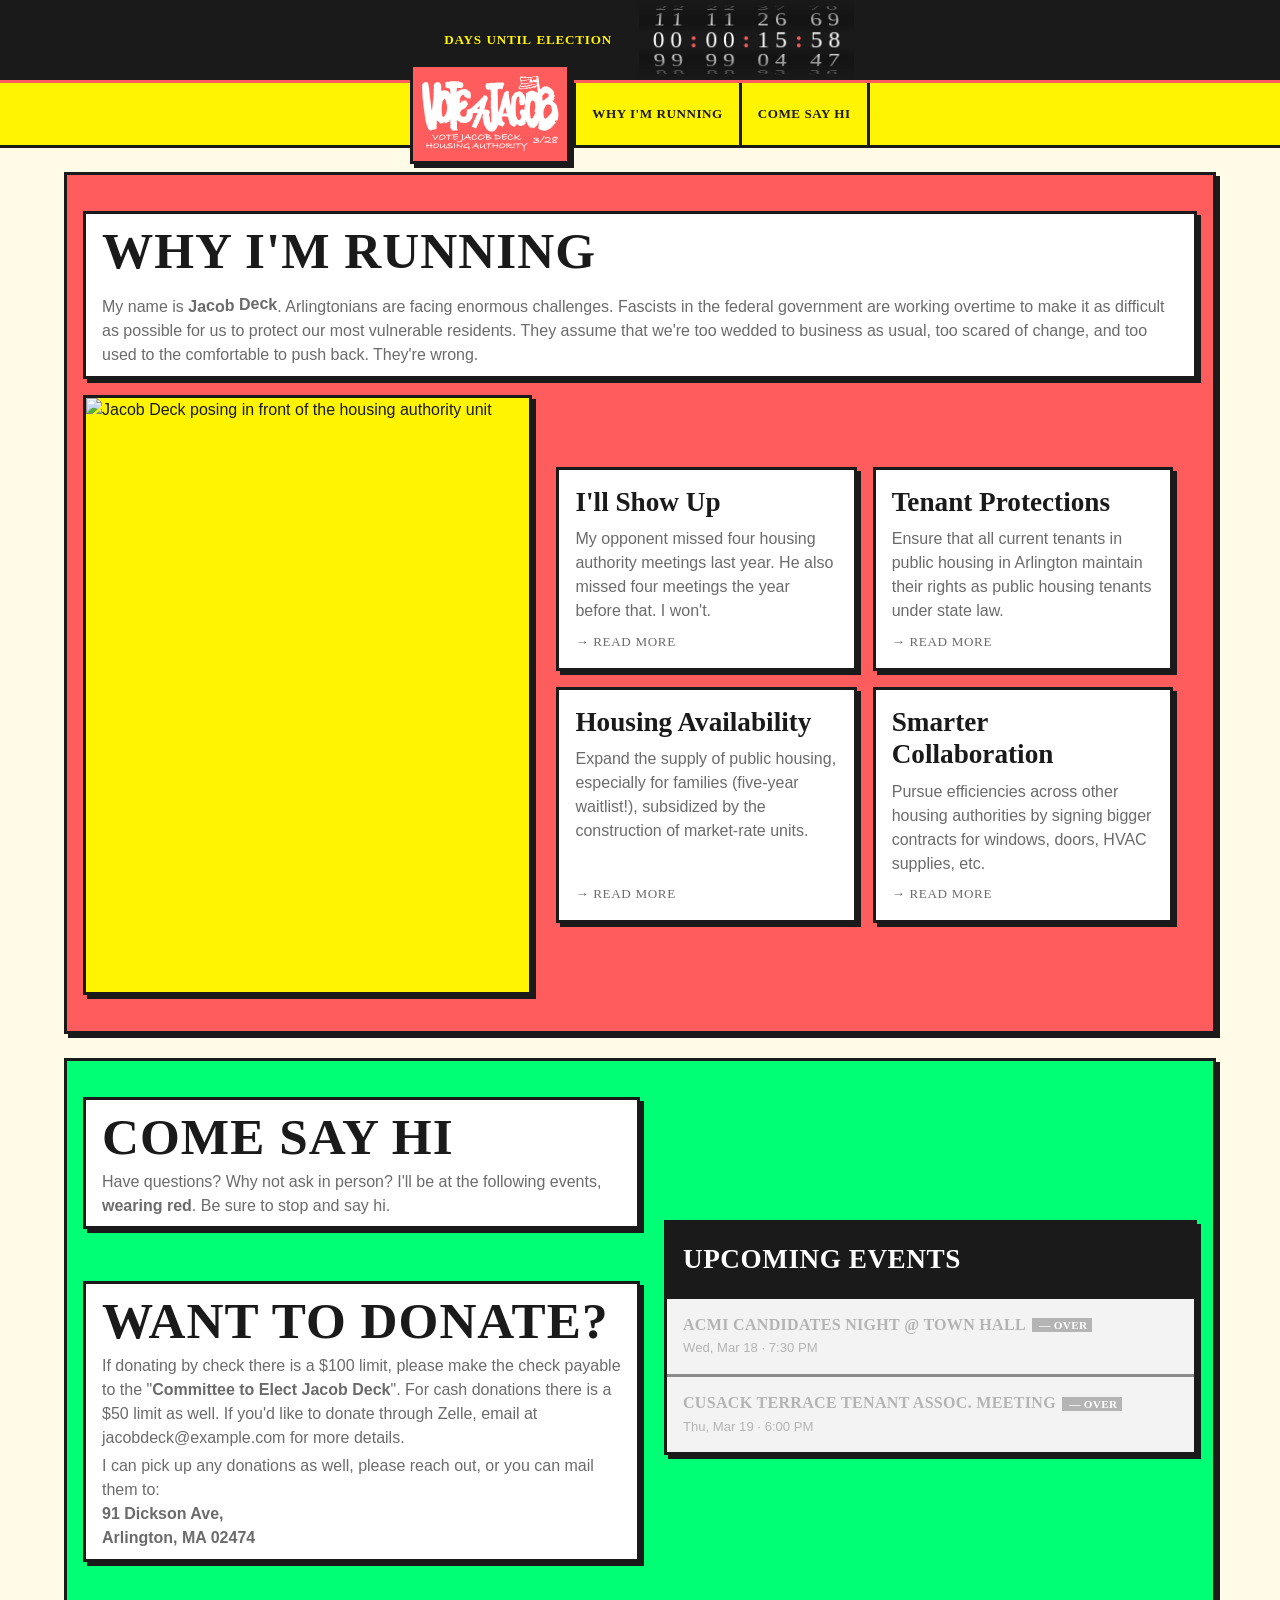
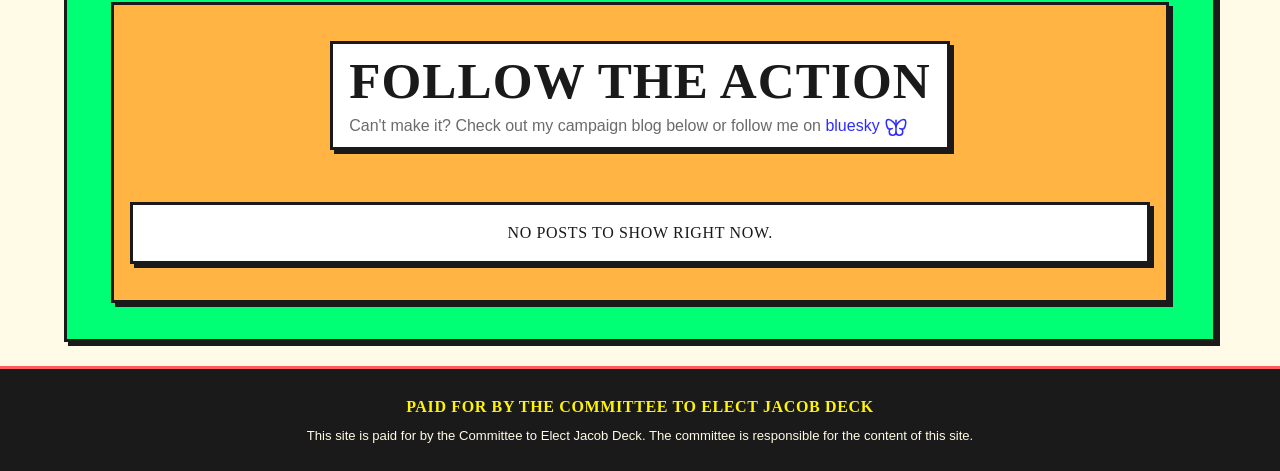
==== main.html @ 65631bb6 "chore: initial commits" ====
<!doctype html>
<html lang="en">

<head>
  <meta charset="utf-8" />
  <meta name="viewport" content="width=device-width, initial-scale=1.0" />
  <title>Jacob Deck for Arlington Housing Authority</title>

  <link rel="stylesheet" href="main.css" />
  <link rel="icon" href="logo.ico" />
</head>

<body>

  <div class="stuck">
    <div class="Countdown-container" role="timer" aria-label="Time until election">
      <span class="Countdown-label"><span class="Countdown-word
          Countdown-unit">Days</span>
        <span class="Countdown-word">until</span><span class="Countdown-word">election</span></span>
      <div class="Countdown-clock" id="countdown-clock"></div>
    </div>

    <nav class="Navigation-container" aria-label="Primary">
      <ul class="Navigation-list">
        <li class="Navigation-list-item">
          <a href="#top" class="Logo" aria-label="Jacob Deck for Housing
            Authority">
            <div class="Logo-wrap">
              <svg class="Logo-svg" xmlns="http://www.w3.org/2000/svg" viewBox="0 0 6165 3410" aria-hidden="true">
                <path
                  d="m5196 1-5 1q-4 0-3 3l-1 3-2 2q-3 6-5 1 0-4-8-3-9-2-9 2-2 3-8 2l-7 1q-1 2-3-1l1 6q2 6 9 6c8-1 9 3 11 26 1 14 2 17 8 20q6 3 5 16l-3 9c-2 3-3 23-1 32s2 30 1 32l-5 1-6 3q-2 2-17 2l-5 2-4 1h-4l-5 2v3l2-1h1l5 1c5 1 17 7 17 9q1 5 5 1l2-2 3 2 6 2q10 1 4 6l-2 7-2 5h-21v-3l-1-5q-3-2 0-6l2-4-3-3q-3-4-9-3c-10 0-12 0-16 3q-6 3-15 2-3-1-10 1h-9q-2-3-8-1-4 3-6 0-5-3-5-1h-2q0-2-7-2-6 2-8-1l-8-2q-7 0-6 2 2 5-9 4-11 1-6 5 3 2 1 4l-5 4q-6 3-6 6l-3 4q-7 3 0 9l3 4-6 1-25 1q-6 1-8-4 0-2 3-2 3-1 5-6l3-5 1-4q-2-3 1-3 4-3 0-4l-7-3q-5-2-6-6v-5l1-3h-16q-7 0-7 3-2 5-8-1-3-1-3-7l2-7v-4q-3-3 0-5l1-3q-1-6 4-7 2 0 2-3 2-4-3-5l-1-2 2-1q3 0 2-3l-2-3-2-3-1-2-2-3-2-6-3-5-1-1q-3 0-3-4l2-1q3 1 3-4 1-8 7-14l11-3q11-2 17-5l5-1q3 1 4-2l3-2 4-3 5-2 2-1c0-1 11-5 14-4l3-1 4-1q5 0 5-2l2-1 3 1q4 4 6 0 0-3 4-1l5-1 3-2q4 0 2-3l-1-5c1-2 7-5 8-4h31q6-1 5-3 0-3 4-2 11-1 12-6c0-2 0-2 13-2l14-1-1-3-1-4q1-2 4 1l4 1q3 0 0-5-2-4-5-6l-4-2h-4q-1 2-3-1l-2-2q-2-3-6-4l-1 3q0 5-3 3-5-3-4 4l-1 2q-3 0-2-3v-3l-6 4q-1 3-7 3-9 2-8-3l-2-4-2-3q1-2 3 0 2 3 3-1c-1-2-14-3-16-1l-3 1-4 1q-2 3-4 1-5 0-5 5v2l-3-3q-5-3-6-1l1 3q2 3-2 4l-3 2q-2 1 1 3 6 5 2 9l-2 3q1 5-4 3c-2-1-11 0-15 1l-5 2q-3-1-4 1h-4l-4 1-6 2a124 124 0 0 0-50 17q-7 5-10 2l-3-1q-7 1-10-5l-1-2-3-1h-10l-19 1q-14 0-14 2l-3 1-5 2q-3 3-5 2l-3 1-4 2-4 2-6 2q-3 0-4 3 0 4-3 3l-4 1q-2 3-5-2l-3-2-5-5-5-5-2-1q-1-2-3-1l-6-2q-3-2-13-2h-12c-21 0-21 0-21 2q-2 4-9 2l-4-1-3-1q-3-2-6-1l-5-2h-10q-14 0-15-4c0-2-10-12-14-13l-5-2-5-2-5-2-6-2-9-2-6-1q-1-2-9 1l-13 2q-11 0-7 4l2 5q1 6-5 3-4-2-6 2-5 4-9 3h-6q-4 2-7-1l-10-2-17-3q-1-3-3 1-1 3-6 2h-6c-3 2-19 2-20 0h-9l-11 1q-16 0-19-6l-4-2-3-2q-2-2-5-1t-4-3q-2-5-6 1-2 6-4 0c-1-3-6-2-6 2q1 3-3 1-4 0-3 2 0 5-3 5l-3 2q-4 5-7 2-3-2-3 1l-2 4q-5 1-2-4v-3h-3q-2 1-2 6l-2 7q-3 2 0 3l1 4q1 2-2 2-5-1-1 3c2 1 4 10 2 10l-2-3c-1-3-6-6-7-4l1 4q3 5-2 6-4 0-3 5 0 4 2 4 5 3 0 4-4-1-6 6v6q4 6 1 10-2 4 4 4l6 1q3 2 5-1l3-1q1 2-3 5c-3 1-3 1-2 10l-1 12v4q3 3 0 4-3 5-2 11v17q-3 4 0 6l2 5 3 9q3 7 7 8 6 3 8 1 4-2 1 2l-2 3 6 8 2 3-3 1q-6 1-1 6 2 2 2 5l1 29 3 8 4 8 1 4 2 6c4 7 6 21 5 33q0 11-2 12c-2 2-3 9 0 11q3 3-1 8l-2 5-2 24q1 5-3 5l-2 2-3 3q-3 1-3 5l-2 4-2 3q1 3-2 3l-4 2-5 7-6 7q-1 3-5 6-5 2-5 7l-3 6-2 4q-3 10-6 11l-6 6q-5 5-6 9l-2 6-2 3-3 3-3 1q-1 4-7 4-3-1-3 2l-2 4q-2 1-2 5 1 4-3 2-3 0-2 2l3 2q2 1 1 3l2 4q3 5-2 3h-4q-2 4 3 6 2 0 1 2l1 3q4 4 0 5-2-3-2 9c0 9 0 9-3 11-4 3-2 11 4 13q4 2 3 3c0 2 8 11 12 12l2 2h1l1-1q-2-3 4 0 4 5 8 6l2 4q0 2 3 3l3 3q1 3 5 1 1-2 4 2 4 5 9 3h3q1 2 4 1 7-1 8 3v3q4 2 5-3l1-3 1-3 1-2 1 3q0 6 5 4 6-1 1-5-4-4 1-9 3-3 6-1l3 4 5 1h6q3 2 5-1l5-2q2 1 3-1l15-2 15-1q5 0 5 5 0 3 2 1l1-2q-1-2 4-2l1 3q-1 3 5 4h12q9 1 6-2-1-4 5-4c5 0 16 1 17 3h11q3 4 6-1l5-2c6 0 8-6 4-10q-5-5 3-6 5 0 12-4c5-2 11-3 27-3l17-1c3-1 11 2 12 6q1 2 5 2l6 3q6 6 11 5h6l3-1h5l5-1 4-1 3-3 2-3q3-2 1-3-2-3 1-5l6 4 5 4 8-1 11 1q3 3 5 0 5-3 6-1 2 3 8-2l4-1 2-1h7q5-3-2-9-4-5-1-4l4 2 3 2 1-2q0-3 5-1h4l5-3 5-2 2-1 5-2q5-3 11-1 6 3 9 1h2q2 2 3 1l3 2 5 2q8 0 0 6l-5 6 2 2q3 3 5 1 4-1 7 1h19c17 1 23 1 26-1l5-1q4 1 9-2 3-1 2-5l2-5q3-4-4-5-5-2-2-3l4-2 5-4q3-3 6-1c5 3 7 2 20-1l9-1h3q-5 2-2 5h4q3-2 4 1 3 2 7-1 5-4-3-4-9 0-3-3l3-3q-2-2 1-2l8-2 9-2q2 1 5-2 8-9 11-9l13-3 7-1 6-1c3-3 12-4 17-3q5 2 4 6 0 6-3 6l-2 2-2 4-2 4q0 6-4 0t-4-1q2 3-4 5-10 6-10 10l4 3q5 0 14-5h6q6 1 6-2 0-6 7-9l6-2c2 0 9-2 11-4q2-2 3-1l8-1q7 0 7-2l1-2c1 0 7 6 7 8q3 3 8-1 0-3 5-1 4 3 5 1l4-1h4l5-2c6 0 7-9 0-9q-6-1-2-5 3-3 0-4-1-2-4 1-2 2-4-1t-5-3l-2-4v-5q0-2 2-2l4-1q2-3 4-1l4-1 2-2 3-1 4-3q3 0 5-3l5-2q8-1 11-6c0-3 9-10 13-11q8-3 7 2 0 3 5 4 14-2 5 4l-5 6h7l4-2q4-3 4 11c1 10 1 9-5 13q-4 2-3 7c0 28 0 31 2 31l3-3q7-7 7 7l1 11v5l-1 13c1 10 1 12 3 14v4q-3 0 0 5l4 7 2 4 2 2c2 0 6 11 6 13l-4 89-1 39c0 28 0 31-5 31-4 0-19-13-22-19l-7-10-8-12c-4-6-12-15-14-15l-5 4q-3 5-8 4l-11-5-10-3q-5-1-14-6l-5-3q-3 0-3-2 0-3-5-4-2 1-3-3 0-3-4-4-4 0-6-3l-2-3-5-2-3-3-4-1-14-4-7-3q-3-3-11-3l-9-1h-4q-4-2-6-1l-6-2q-3-2-13-3-12 0-11-4l2-1q4 1 2-2h-3l-6-2-7-1h-20q-9 1-11 3l-4 2-3 2q-3 3-5 1-4 0-4 2-1 2-3 2h-8q-5-1-6 2t-2 3q-3 0-4-4 0-2-3-2l-3 1q-1 3-3 2h-8q-2 2-4 1c-2 0-11 3-13 5l-4 1q-4-2-3 2 0 4 3 4t3 2-6 3q-4 1-3-3 2-5-3-3-3 1 0 3v3l-5-1c-3-2-3-2-8 3l-6 4q-5 0-5 2l-2 2-3-2q-1-5-6 0-1 3-4 3l-4 2q-1 3-4 3l-5 1-5-1q-5-1-12 3l-3 2-2 2q-2 2-1 3 2 3-2 4l-4 2-3 3-5 3-6 3c-3 0-10 4-12 8q-3 4-6 4t-3 2l-3 3-4 4q-4 9-9 8-2 0-2 2 2 3-10 8l-3 1-9 9-4 2q-5 0-8 9l-5 10-3 7-2 5-2 7q-1 4 3 3 3 0 4 3l4 4q4 0 2 6l-2 8-1 7v8q1 6 5 8 2 0 2 4 2 3-3 11l-6 9c-3 2-5 9-4 11l-1 6q-2 3-2 7v13q-1 5 2 7 3 1-1 7c-2 2-2 3-2 19l-3 26-1 5-1 11-2 10-3 10-2 13-2 9-4 14-5 14q0 8-7-3c-2-2-2-5-3-22a285 285 0 0 0-3-60l-2-19-3-22c0-11 0-13-3-19-4-6-5-10-6-20q-1-7-4-11l-3-7-4-6q-3-2-3-9 0-6-7-10c-3-2-10-12-13-19q-2-7-8-7l-9-7-13-11-7-5-3-5-2-5q0-3-2-3h-4q-3-1 2-3c3-1 3-7 0-10q-3-2-3-5t-4-3q-4 1-2-3l-1-4-2-3-2-4-2-4-3-3-2-5v-4q-3-4-4 0l-2 1q-3 0-2-3 0-2-4-2-7-1-14-6-4-6-9-5-6-1-14-8l-4-2q-3 0-10-6l-8-4q-4-1-6-4 0-4-9-5l-6-2q-2-2-4-1-3 0-2-2-1-6-5-2-5 4-6 0l2-2q5-2 0-6l-2-2-4-2-12-1h-38l-7 1-3-1q-6-3-7 1l-2 2q-4 0-4 5l3 3 4 3c1 1-3 4-4 3l-3 1-5 1h-6q-3 5-23 5-11 0-22 5l-6 2c-3 0-11 2-12 4q0 3-13 3l-5 3-4 2q-7 0-12 4-7 5-11 5l-5-4-3-3-6 4-8 4-4 2-4 5-3 3-1 3-2 3q-1 5-9 6-4-1-4 2c0 2 3 6 3 4l1-1v12l-3 3q-9 3-4-4c2-2 3-7 1-7q-2 0-2 3l-4 4-2 3-4 4q-3 1-5 7t-6 5l-4 2-12 19-3 7q0 5-2 6-3 0-1 4 1 5-3 3-8 0-11 8-3 6-8 8-2 0-2 3l-2 5 1 2 1-1q0-3 4-3l3 7-5 2-8 5-5 2q-3-2-4 4l-4 6q-4 5-2 7 2 7-4 7l-6 1q-3 3-3 5 0 4-3 6-4 4-4 6 0 12-4 17l-7 9q-4 6-3 7 2 2-1 3l-4 9-5 13q-3 6 0 7v2l-1 3-2 3-1 4q1 2-2 4-6 5 1 11 8 8 4 11l-3 2q-3 0-2-4 1-5-5 3c-3 4-4 5-4 11q-1 7 3 10 5 4 2 6h-4q-1-3-4-1c-4 1-5 9-2 14l1 4v3c2 1 2 11 1 14q-2 3 2 4l2 4q1 3-3 1-3 0-3 2v4q4 5 1 8v3c2 5 3 14 1 15v14c1 5 0 15-3 19q-4 8-3 20l-1 11q-2 4-2 14v13q-2 2 1 4 5 3-1 7l-5 10c-2 6-2 9-2 18q0 16 2 21v4q-3 4-4 22c-1 11-1 11 1 15 3 5 3 7 0 19l-1 6-3 3q-3 1-4-11 0-5-3-11-2-3-2-13l-3-12-3-13-2-12-3-11c-1-10-4-25-7-32l-2-14q1-16-4-24l-3-6v-12c1-13 1-14-2-21q-2-8-6-11-11-7-6-28c1-11 1-12-4-18-2-3-5-17-5-26q0-14-4-21-6-9-3-20 3-3 0-9l-2-10-3-7-3-4 1-29v-28l-2-3c-3-3-3-4-3-11l-1-9c-2-2-2-14-1-21q4-13-1-15-6-2-5-13l-2-12-4-33c0-10-5-28-10-41-4-9-4-10-2-11h4q2 1 2-2 3-4 4 0l6 3 4-3c5-4 7-15 4-23v-7q2-9-1-12l-1-4-2-5-3-6q1-3-7-9l-5-6q-2-4-7-7l-7-6c-5-4-16-9-22-9l-5 1-13 1q-21 0-28 2l-5-1q0-5 4-5 3 1 4-2l3-2q4-1 1-4l-3-1q-2 1-2-1-2-3-5-1-1 3-4 1h-10q0 2-2 1l-6 4-6 4-2 2q0 2 4 0l4-1q4 0 4 3t3 2h4q1 2 3-1 5-5 3 3-3 5-5 2h-2l-3 1-3 3q-1 2-3 2-3-2-7 3l-10 8-2-2q-2-6-6 1 0 3-4 5l-4 3-3 2q-8 4-16 13-6 6-19 14l-8 7q-5 5-5 8l-1 5-8 15-3 2q-4 0-2 5 0 6-4 6-3 0 0 6 2 4-1 3l-3 2v4q2 4-1 3l-3-2c-3-3-5 2-2 5q1 5-3 5-2 1 1 8 3 4 1 7l-2 5-2 4q-2 3-1 4l-2 4-2 10-1 9-1 6-3 10c-2 7-11 21-12 21l-2 3-3 4q-3 2-4 7l-3 6-2 5-3 7-1 4-2 6q-5 7-2 11v4l-1 8 2 11 4-3q2-2 4-1c2 1 0 10-2 13-2 2-2 2-1 9q2 15-1 18l-1 6q1 5-1 5l-2 5q-2 5-5 1-3-1 0-4l1-4q0-3-1-1l-2 3-6 1c-5 1-5 1-9 6q-11 10-12 18 0 7-4 11-2 5-1 6l-1 5q-3 2-1 6 0 4 3 4l4-2q5-2 1 5-2 3-2 9 1 7-2 8-4 4-1 6 2 4-1 6l-2 2-2 5-3 6-1 5q-3 5-1 9v3l-1 3-3 4-3 5-2 3-2 3q0 3-3 3-5-1-5 8l-1 8-2 3-2 5c-2 5-2 21 0 25q2 2 1 6 0 13-4 19v5q5 4 0 7c-2 0-6 6-6 8l2 3c2 2 1 13-2 16q-3 3-2 9t-2 10l-4 12-2 11q-2 8-5 12l-1 2-2 7q-3 4-1 6c1 3 0 15-3 22l-2 7-4 7-4 8q-1 5-3 6l-4 25-3 16q-3 8-5 9c-4 2-4 2-6 16l-2 8-2 7-4 10-2 8c1 5 1 6-5 18l-2 10-2 8-2 7q0 4-3 10l-5 16-5 15q-3 5-3 12-1 10-6 16l-4 10q-1 7-4 12-3 4-1 10 1 5-2 11l-3 8q-3 0-4-6l-1-7v-8q2-5-1-9c-1-4-2-5-2-18l-2-9q-3-4-1-9 4-8 4-15l-2-5-2-13q0-5-4-10c-3-5-3-6-3-11l2-10 2-4-2-3q-3-4-1-6c2-1 1-6 0-7q-3-3 0-6c2-3 2-18 0-28l-2-14-6-30v-20q2-3-1-7-2-4-1-10l2-9 1-6-2-17c-2-4 0-21 3-37q2-10-1-19-3-4-1-11c0-6 0-7-2-11q-4-5-1-19l-1-7q-3-3-1-6l4-9c2-7 2-7 1-13l-1-11 2-49v-20l-1-16a251 251 0 0 1 1-69v-77a616 616 0 0 0-4-94l-1-23-1-14c1-12 0-12-2-13l-3-2c-1-1-2-20-2-48a679 679 0 0 0-1-75c-1-5 1-51 3-57l1-28-2-37 1-3h10l11-1h8q9 0 11 3l5 3c2 1 12 2 20 1q5 1 3-3-1-3 3-1l4 3h4q1-3 3-2 4 0 3-3-4-5-9-5-8 0-10-5-3-4 2-4l6-1q3-2 14-1l17 1h11l21 2h28q11-1 5 5-2 2-6 2-5-2-5 1-1 2-3 2h-2l-7 3-6 3q-2 2 4 3c10 0 22 5 22 8q1 5 6 1l12-2q16 1 21-6l4-3q3 0-1-5-3-3-2-4l-1-3q-2-2 1-2 16-1 20-4l4-2c2 0 11-10 11-12l-1-2-3-1q-3-2-5 1-4 4-4-6-1-11 5-22l3-9 3-7q5-5 5-13 0-3-2-4-5-2-3-9l1-5q-2-8 4-12l3-6 1-4q2-3 5-1 2 2 5-1l2-5 1-6q2-2-1-5-7-3 2-4l6-1q3-4-1-6-5-4-8 0t-2-1 9-4q3 1 4-4l2-5h3q3 0 3-3l3-5q4-2 3-8 1-13 6-5 3 5 6-1 5-8 2-12l-2-8-2-10q-3-3-2-7l-1-5q-5-6 3-5l5-1-3-6-4 2q-4 6-6-2l-3-4q-3 1-1-3l-1-3v-8l1-6h2q2 0 2-2 0-5-3-5-2-1-2 3 2 5-3 0l-4-3q0-3-3-3l-2-3q0-2-3-3l-4-4-2-2-1 2-1 2-3-2q-6-5-7-2-3 3-6-1h-4q-3 2-6-2l-5-3-3-2-3-3-5-1-10-2c-7 0-7 0-8 3q-1 4-4 2c-7-1-20 1-22 4l-2 3-2-3q-4-4-6 0t-5 1q-1-2-13-2c-10-1-12 0-14 1h-5q-4-3-7 1l-7 3q-5 0-8-5-2-2-3 1t-4 1q-5 0-6 2h-4l-17-1-23-1c-9-1-22 0-28 3l-8 2-9 3h-15l-8-2-6-2v-3l1-4q-2-5-5 0-1 4-6 0-4-3-6 0h-9l-31 5-9 1q-2 2-4-1l-4-2q-2 2 1 5 4 4-1 7-1 1-3-2-1-4-4 0-2 3-6 2l-4 1-7 1q-8 0-10-2-2-3-4-1h-7q-4-3-4 0 1 2-6 2-15 0-12 5l-1 1-1-1q-3-4-7 0 0 3-4 1-2-3-5 0-3 2-7-1l-4-2-1 3q-1 3-5 1-3-1-2-3 0-6-5-3h-5l-16-1-17-1c-3-2-4-2-13-1q-10 2-12 4-2 3-3 2l-5 1q-2 2-7 1l-83-1c-10 1-11 2-11 9q2 5-2 5c-3 1-12 1-16-1l-4-2-3-1c-1-2-5-2-23-2h-28c-11-3-35-3-38 1l-4 1q-3 0-7 4l-3 6q0 3-3 3l-3 3q-3 6-4 0-1-4-3-3-6 3-1 6l3 3q-1 3-6 0-2-3-3-1-4 6-1 8 2 3-2 4v2q3 3 4 0 4-2 5 1h3v-3q-3-1 0-3 6-3 10 5l1 3 1 3 2 4q5 2-3 6l-5 3c-2 2-9 3-9 1l1-1q3-1-1-2l-3-2q-2-2 1-4l2-3q-2-5-3-2l-2 4q-3 2-2 5l3 2v8c0 7-1 8-3 11l-6 7-6 8q-5 7-5 12 1 3-1 6-3 3-1 7l4 4q2-1 3 11l2 45 3 11 1 26-3 3-1 2q0 3 3 3t3 3l1 4 2 6q1 9 6 11l5 4q2 3 8 4 10 0 6 5-3 5 1 6 4 0 7 5 5 4 3 7-1 3-7 1-1-1-3 2-2 6 3 5l4 1q3 2 5-1h3l1 3h2c4-1 16 0 18 1l4 2 2 2q1 3 6 4 15 3 13 6-1 3 4 1l4 1 7 1h6c1 1 6-1 6-3l-1-1q-3-1-4-4l3 1 7 1 12-2 9-1q2-2 3 1 3 3 5 1 3-2 17-2l7-2 4-3 4-2q2-2-1-4l-2-2h3c3-1 11 0 13 1q1 1-1 5-4 6 3 6l8 1c3-1 4 0 5 11a525 525 0 0 0 10 65q5 4 0 7l-3 4-1 4q-1 2 1 2 3 0 2 5-2 4 2 3 4 0 3 4v64l1 11-1 5v20l1 26v28l-1 11c-1 10-1 11 1 12q4 2 0 9-5 6-2 7l1 4q-2 4 1 7v6c-1 3-1 11 1 13l2 4 1 5q0 3-2 3t-1 10l1 14v9q-2 6 2 7h3l2-1q3 0-3 6l-4 4 2 4q2 5 3 3l1-1q2 4 0 7-3 2 0 3 2 4 0 6v78l-1 24-3 6-3 7q-1 8-5 11-2 1 1 3t1 4l-1 7-1 7q-3 4 0 10 5 9 3 22l-2 55-1 7-1 7v7q4 9 4 16l1 10 1 16 1 15c2 3 2 12 0 12l-1 6q1 5-3 8l-3 4-1 3c-2 1-2 4-2 17l1 11 2 7 2 12 1 15q1 12 3 10 4 1 1 3-4 0 0 5c3 3 4 15 1 17q-3 4 0 5l2 2-2 1q-4 3 0 11l1 10q-1 12 5 13 4 1 3 3c-2 4-3 23-1 32a364 364 0 0 1 4 61v46q-3 3-1 8l2 7q4 7 1 10l1 7 2 13 2 9q4 4 1 22v20c1 4 0 44-1 46v29c1 2 0 9-1 10l-1 3-1 4q-2 1 1 4 3 4 0 5-3 0-1 2t-1 3q-2 1 2 4 5 5 2 6-2 1 1 5 5 11 3 15v13c-1 8-1 9-3 11s-4 11-4 19q1 6-2 14c-1 4-1 5 1 11l2 8 2 5 5 10 5 9c2 2 2 2 1 8l-2 11q0 6-3 10l-3 11q0 7-2 8c-2 2-2 3-2 14l2 16 1 12c0 6 0 7-3 13l-6 8q-4 1-2 4c2 2 4 13 4 22q-2 16-10 10-2-3-6-4t-5-4l-1-5-1-4-4-10a146 146 0 0 1-17-47l-4-12-3-15c0-17-1-23-2-29a343 343 0 0 1-11-76l-1-8-1-8-2-11q0-15-4-27l-4-20-1-3c-2-2-7-22-8-33-2-12-8-35-12-38-3-4-7-17-7-22s-6-17-11-22q-5-4-4-6l7-3 7-2 3-1 6-2 6-2 4-3 6-5q4-1 6-7l2-6-2-3q-4-6 0-15l7-11q2-3-1-4-3 0-3-9l-2-9-2-5v-13q-3-5-1-6c2 0 1-8-2-14l-3-7q-2-5 0-9t3-7l1-5-3-4-5-6q-1-4-7-6l-8-3q-7-1-12-6-3-4-9-4l-6-1-9-2q-7-2-11-6l-5-3-2-1-4-1q-4 1-4-2-1-2-3-2-3 2-4-1c0-1-9-6-15-7q-2-1-6 1h-7l-5-2q-3-5-12-5-5 2-12-1t-12-2l-5-1-12-1h-21q-12-1-19 1l-17 2q-10 0-10-2l6-21 6-15 4-10c2-2 8-19 8-22l4-14 4-13 3-7c7-15 8-18 8-22q1-10 6-27l19-54 3-15 4-16 4-14c3-7 4-8 2-13q-3-7 2-19v-6l3-6 2-8 2-9 5-9 3-8c4-4 6-8 13-22l7-15 8-20 1-4c0-2 1-5 8-18 4-11 8-23 7-26l3-6c2-3 6-13 6-17l6-20 2-6 2-6c2-3 4-14 3-18l1-10q4-12-6-17-8-5-9-15-1-4 1-7v-8q-2-10-7-9-4 2-5-6 0-4-4-3h-4l1-4q1-8-6-5l-5 1 1-4c1-4 1-4-1-8l-5-6-4-4-2-2q-3 0-4-4-1-5-7-4h-8l-6 1q-9 0-15-8-3-5-7-4l-5-1h-21l-1-4-3-5q-5-5-1-8l2-4q0-3-5 1-7 6-9 1-1-4-6-2c-3 2-10 9-10 11l-3 4q-3 3-3 5-1 4-13 13-6 3-9 8l-8 11-8 11-3 5-4 4-3 3q-5 1-8 8c-2 4-8 14-11 16l-6 7-8 8-6 7c-1 4-9 13-10 13-3 0-14 9-15 12-5 9-35 39-41 40-4 2-11 9-11 12q1 3-9 12l-11 13c-3 5-18 20-25 23q-4 1-9 8-13 22-19 24l-20 14-13 14-11 12-8 7q-6 7-10 8l-4 4a131 131 0 0 1-34 33q-6 3-15 12l-11 10-5 5q-9 13-18 20c-8 5-27 22-40 35q-9 11-18 15c-10 6-11 7-13 10l-4 3q-5 0-7 7l-6 6-18 18c0 1-14 14-19 17s-5 3-10 10q-5 7-11 10-7 3-9 6c-2 4-10 12-12 12l-9 8-21 18q-8 7-12 7l-10 8-12 10-15 7-8 7c-3 4-14 12-17 12l-4-1-5-2-7-1q-4-2-6 1-4 6-9-1l-3-3-4 1q-4 1-3 4l-1 2-1-1-2-1c-3-1-9 1-9 4l-4 4q-4 3-6 1l-2-2q0-5-8-2-6 4-10 1-6-2-12 4l-8 24q0 6-5 6-3 0-5 3l-2 3-1-4v-7l-1-3h-1l-2 4q-5 6-2 9 4 6 4 12l2 7c3 6 2 15-2 18q-2 0 1 5v8q0 4-4 3-4 0-4 2l2 8c1 6 1 6-1 11l-2 7v8q0 7-2 7-3 0-3 10l-2 13q-2 5 1 9v4l-4 1q-4-1-2 6 1 4 4 4l4 4 4 4q3 0 3 7c2 15 0 19-8 22q-8 1-13 17l-4 10c-4 4-11 26-12 37q0 9-4 10l-8 10-7 6-10 6-9 5-6 3q-4 3-7 3c-4 0-15 3-20 6q-11 5-21 3h-14c-9 1-9 1-17-2l-14-4q-16-2-22-7-3-3-8-3c-5-1-23-7-28-10q-10-4-15-14l-3-9-2-2q-10-2-25-25l-9-11c-5-6-5-6-5-12v-14q3-2 0-7l-3-6c-5-3-9-17-6-23q3-2-1-5-3-3-1-5v-6l-1-9q0-6 5-18l14-36c7-20 10-27 15-32l16-21 6-7 6-10 7-12q6-7 19-14l7-5q-1-4 9-4 5 1 6-2 5-8 8-5l10-2 12-3 10-1h4q2 3 9-4l12-6 9-5 6-5 7-4 5-3q5 0 9-7 2-6 6-6c5-1 13-6 15-10q2-4 5-4l5-4 5-7 3-5 3-4a190 190 0 0 0 31-35l8-11c7-12 9-15 14-20l6-10 7-10 21-25 28-38q3-8 1-10c-4-7-17-15-21-12q-3 4-4-9-2-18-7-20l-4-2c-3-5-7 1-5 6q2 4-1 5l-1 3q-1 3-6 1-9-5 1-11 4-3 4-6l3-3 3-3 3-1q4 1 6-5c2-8 2-8-2-9l-6-2c-3 0-12-10-12-12l1-3q5-5 3-10-1-3-5-1-8 1-5-6l4-5 2-4q1-2-3-2-6 0-8 4-2 6-5-3-5-10-9-9h-4q-4-2-3 1 2 3-2 3c-2 1-9-2-9-4l-1-3q-4-4 2-6 7-3 7-10l2-3 4-6q4-8-2-8l-5-2q-1-3-4-1-4 1-6-2l4-3q6-3 1-6-1-3-7 0l-9 6q-5 3-9 2h-8c-7 3-25 0-25-4l-2 1-3 2q-2-1-4 1l-5 2-5 1h-11l-5 1q-3-1-8 1c-6 1-6 2-8 6q-3 6-5 3l1-2q5-3 0-8-1-2-6 1-7 4-4 5h5l2 2-3 7-3-1q-2-2-8 3l-5 4-1 3h-3q-2-2-4 1-3 3-7 3l-7 2-12 5-4 1-7 4q-5 1-8 6l-7 7q-7 3-15 2-3-2-3 1-1 3-5 1c-5-1-7 1-14 7q-15 13-15 24-1 9-9 10-3 0-9 7l-7 7-7 1c-7 0-8 0-11-2l-5-4c-2-3-3-31-2-36v-19l2-29c0-33 1-44 4-50l3-15 1-15v-10l2-9v-5l2-4q5-4 1-7-2-1 1-7l3-10q1-6 5-12t4-11l2-7 1-4c0-4 11-24 16-28q10-10 13-16 3-11 8-13l17-18 11-11 13-11q11-11 20-13l7-4q3-3 10-4 6 0 9-4 3-3 7-3c2 0 7 4 7 6l3 3 4 3q0 2 7 9l3 4c0 2 8 10 12 13q6 3 3 4l-1 1 3 1q5-1 5 7l1 7 3 6 2 3-3 3q-4 3-2 6l2 5c0 3 6 13 7 13q2-1 3 2l7 4 11 6 11 6q12 4 11 9 1 3 7 5l6 3c0 2 8 6 9 5v-5l-1-1q1-2 11 3l5 2 4 5 5 5c4 2 10 4 10 2q3-3 7 2l4 2h3l3 2q4-1 2 2-2 4 4 10l3 4 3 4 6 4q4 4 7 3 4-1 6-4l5-2 2 2q1 4 4 4l1-2q-1-3 6-2h12q8 0 11-2 3-3 14-4l12-3 6-1 4-1 5-2 7-3 6-4q3 0-1 5l-3 4-3 5q-4 3-4 6l-2 5q-4 6 1 6 8 1 9-2t4-3h5l1 2q0 3 2 3l1-1 1-2c2 0 15-9 15-11 1-2 3-3 14-8q4-1 5-5t6-8 4-7q-1-5-7-1-6 5-7 2l2-3q4-3 2-8-3-6-8-5l-5-2c-4-2-17-2-21 0l-3 1-5 2q-6 5-5 0-1-1 2-6l7-9 4-4q4 0 7-4 1-3 4-3 5 0 7-4l4-3q3 0 3-2 1-6 4-2 1 3 4 1l2-5 1-3 1-6q0-9 3-8 2 2 2-4l-1-5-1-4-1-7-2-8-1-7-1-5 1-5q1-3-2-3-5-2-5-11 2-7-1-6l-5-2q-4-5-10-6l-3-6c1-2-1-11-3-14l-3-9-1-7c-2-4 1-14 3-15l3-4q0-3 3-4l3-3h2q3 3-1 7-6 7 0 10c2 1 2 1 2 12q0 22 2 25h1q-1-2 1-3l1-3 1-1 1 3 2 2 1 3q-2 2 2 5l4 3 7-15 1-4c1-3 1-3-1-8q-2-5-1-10 0-9-3-10c-2 0-6-5-6-7q0-2 3-2 5 0 2-7c-1-8-7-6-7 2q0 5-1 3l-2-7-2-6q-2-3-6 0l-3 2 1-2 1-5c-3-14-3-14-2-20q2-9-3-8t-3-5l3-1c2 0 3-8 1-11q-4-4-7 2l-2 3-3-9-2-2h-8q-2 3-4-2 0-3-3-3-4-1-5-5 0-2 4 1 3 2 4-1 0-5-8-6l-3-2-6-3-5-3-4-1q-2 1-7-5c-4-4-4-4-8-4q-6 3-13-7l-9-6-12-7a182 182 0 0 1-34-35h-6c-3 2-3 2-10 1q-16-4-16-8-2-3-6-4c-4-1-5-2-11-10-3-3-4-4-19-3q-5 0-7-2c-2-3-3-3-15-4h-63l-27 3q-2 2-11 2l-16 3-15 3-14 2-7-1q-6-4-12-2-3 2-5-1l-3-2q-7 1-10 4 0 4-4 0c-2-1-3-1-15 3q-8 2-6 6 1 4-5 4l-3 1-8 5q-6 2-9 5l-5 2-5 4q-4 4-7 4-8 1-9 6 0 5-4 5-2 2-2-1-2-4-3 1 0 3-4 4l-6 4q-4 4-7 3-3-2-5 2l-4 5-5 1 2-2q2-3-1-6l-2 2-4 1-4 2-4 3-6 4-4 3-3 2-3 1-7 4-5 3-1 2h-9c-7-1-7-1-10 1l-4 2-2 1-4 2q-7 3-9 8 0 4-8 9-9 7-8 13l-1 4-1 3q-2 5-5 3 0-5 3-5t2-2l-3-5q-3-1-1-4l3-41q-1-18 5-28 5-11 2-23-2-8 2-8 2-2 2-6 0-5 2-4 6-1 2-4c-2-2-6-15-4-18q2-6-3-9-5 1-3-11l1-15c0-9 0-10 9-10q17-1 19 2l2 2 5-2c4-2 6-2 22-3a146 146 0 0 1 63 7q3 1 2-2-1-2 3-2l5-2 3-2c2 0 7 3 7 5l6 1h8l13 3h11c1 1 13-1 18-2l6-3q2-2 5-2 2 1 2-2-1-5 4-1 3 3 6 1l7-7q2-4 3 0l2 1c4 0 12-2 15-5q2-2 4-1l6-2q5-3 8-13l3-8 3-6 2-4v-5l-1-11 2-8 2-3q0-3 5-2l3-2q4-4 9 0 2 2 4-1 3-4 4-2 3 3 5 1l4-2q5 0 1-4-3-4-7 0 0 2-4-2l-3-6q1-4 4-4 7-1 6-6-1-4-5-5l-4-3q0-4-3-6c-3-2-6-8-5-9l3-1q3 0 3-2l-2-4v-4q2-2 3 1l3 1q3-2-1-4l-2-3-2-4q-3-3-1-6h3q1 2 1-3 0-7-6-6h-3l-2-17q0-8 3-11 2-1-1-5-2-4-5-3-6 1-2-3l2-2-5-6-5-7q-3-4-5-1c0 2-5 1-7-2l-5-4q-3 0-4-3l-1-6q-1-8 5-10 6-3 0-7-11-5-14-2h-4l-3-2-16-5q-3-2-4-1h-5c-2-1-10 0-14 3-3 2-16 3-19 0l-7-2-6-2-20-1q-4 2-3-3 1-3-3-7-3-4-7-2-5 1-4-2 1-4-5-5-4-1-6-5t-7-6l-8-3-3-1-4-3-11-1c-12 1-24 0-26-2l-3-2-3-2q-1-3-5-1-6 3-1 4 3 2 3 5 1 4-3 2l-3 1-2 2-6 2q-4 3-7 1-6-5 0-5 6 1 6-6 2-3-5-5l-11-1q-8 1-6 3-1 8-11 6-5-1-5 2t-4 3q-5 0-4-2 1-4-6-3-7-1-8 2c0 1-6 2-8 0l-2-1q-3 1-4-1 0-3-7-1l-8-1q-2-3-3 0 0 3-5 2c-3-2-10-4-11-3l-5-2-7-3-2-1-2-2c-2-3-16-2-19 0l-4 2-17 3-4 1q-3-1-5 2-1 4-7 0l-6-1-8-2c-5-2-5-2-11 0l-8 1q-2-1-6 1l-13 3-7 2h-5l-8-2-9-1h-6q-3 3-8 1l-11-1q-9 0-13-3l-4-2-3 2c-3 2-13 4-22 4l-6 2h-2l-4-3-5-3q-3-4-4 0 0 3-3 3-7 2 1 3l4 1-2 4q-2 6-7 5h-2c-1 1-5-4-5-6 0-3-8-4-12-2l-5 2q-4 0-4 5-2 7 5 6l6 1 3-1q1-3 6 1 3 3 1 3h-4l-3 2q-2 2-4 1-3 0-5 2-2 4-6 0-2-3-5-1-6 3-6 7 0 5 6 3l3 1h10q2 2 4 1c4-1 6 4 3 7q-2 3 1 4l1 1-7 1h-6v-4l-1-3q-4 0-4 4c0 2-4 3-4 1v-2c0-2-5-4-7-4l-3-2-2-2-2-1h3q5 3 2-2-2-3 1-8v-4l-8-2q-7-2-6 1-2 3-4 1-1-3-7 0h-9q0-2-2-1l-3-2q-1-3-5-1h-7q-5 1-4 3 1 3-5 4l-6 2q-4 0 0-5 6-4 2-9-2-3-1-5 0-4-4-3-4 0-3 3 0 2-2 3l-3 1-3 1q-3 1-4 10-2 9-8 10-8-2-6-5l2-1q2-3-2-4l-3-1-3-1-1 5q0 6-2 5l-8 6-8 6-4 1-6 2c-5 2-13 9-13 11l-1 3c-3 1-10 10-10 13q-1 6-6 9c-2 1-4 6-3 7l3-1q5-2 5 2 0 3 6 1 4-1 5-4c1-5 6-8 6-3q1 4 5 1 3-3 4-1l-1 2-3 5q0 4-4 5-8 3-5 5 3 3-2 7-3 4-7 2h-7q-6 2-1 6l3 4 3 2q4 0 4 8l3 8q3 2 1 5l-1 6-2 6q-2 5 4 11 2 1 2 9l1 12q1 11-2 14l-2 4-3 1-3 1-4 2-4 2-3 4-3 3 4 4 5 4v-3q-1-5 10-5 8-2 6 3l-4 5-4 4 1 4q2 4 5 3h4l3 8 1 7q1 5-2 8-6 6 0 7 3 0 3 3l2 5 1 5c0 6 4 13 8 11 1 0 2-4 0-4l-1-3v-4l4 3q6 3 5-1c0-2 6-5 9-5q4 0 1 6-2 3 1 5 5 8 7-6l1-4h5l8 2 4 1q4-1 7 3v5c-2 2-1 9 1 13l6 2 5 1 6 1 4 1v-7l-2-8v-4q0-2 3 2l3 6q1 6 3 7l6-1h7l-1-2q-3-1 1-5l3-4c2 1 2 8 1 9q-2 4 1 4l5-2q4-6 4 0-1 7 5 8l5-1q2-3 5 0l4 2q2-1 2 1 2 5 12 5 3 0 3 3c1 2 10 7 14 7q4 0 7 3 3 2 5 1l9-1 10-1c2-1 2-1 2 12l1 15q3 2 1 11-2 3 1 19l2 37q0 37 4 47a155 155 0 0 1 2 64l-2 15v11c2 6 3 27 1 30q-1 2-2-1l-4-11-4-11-1-4q0-7-8-14-3-4-8-4-7-1-14-15c-4-7-4-8-3-11 1-2 0-14-1-15l-4-3-7-4q-7-1-7-10 1-3-3-4l-3-2-1-1-1 2v4h-4l-3-1q-3-1-1-5 3-3-2-12l-5-5q-6-1-13-9-7-6-8-3t-3-2q0-3-2-3l-7-5q-4-4-7-4c-5 0-13-3-14-5q-2-3-4-1h-3c0-2-11-6-13-5l-5-2-3-3-5-3q-3-4-6-4l-4-1q1-3-3 0-4 2-5-1t-5-1q-3 2-5 1l-19-4-7-2-8-3-5-2q-3-4-8 1l-8 2q-5 1-6-3c-3-4-13-8-18-7l-5 2-5 4c-5 2-15 2-19 0q-4-2-6 1-2 2-9 2c-6 0-6 0-8 2l-3 5-3 7v5h-18q-19 0-21 2-5 3-9-1t-11 1c-6 5-14 4-9-1l2-6 1-4q4 0 2-4l-2-4-3-6-4-7-1-6c-3-3-3-12 0-17q4-10 1-13l-9 1q-5 1 1-5l6-3q7 2 8-5l2-6 1-2q0-3-2-1h-4l-4 2q-1 3-5 0-6-3-3-9 2-1-1-4-2-3-5-3-4 1 0-6 3-4 1-6l-1-5q0-2 3-2l5-2 4-1q4 0 3-3l2-4v-4c-3-12-3-11-1-14q3-5-1-5-5 0-6-4l3-2q3 0 0-5-2-6 3-7l4-2 3-2q5 0 0-3l-2-2 2-4 3-4q-3-1-4 3-1 5-11 6l-4 1-1-4-5-11q-8-12-9-18 2-2 6 1l2 1q3 0 1-4-4-11 3-15 4-2 4 2v7q-1 2 2 2t5-4q4-5 1-6l-3-3q-2-4-5-3-2 1-5-2-5-4 1-6 5-3 0-5-6-3-3-16l-1-5-1-3q0-7-3-6-2 1-2-7l-2-9c-2-2-4-13-3-15q2-6-3-6h-5l-4-2-3-3-5-5q-2-1-2-5 1-3-2-5l-2-5q0-9-6-10-3 1-4-5l-3-6-4-5q-8-11-11-12l-9 6-8 6-4-4q0-4-4-4l-7-4-6-3q-4 1-5-3-4-5-8-1-4 5-6 0c-2-2-3-2-17-4q-9-2-9 1l-5 3-6 2-4 2q-3-1-7 2-8 5-11-1l-12-11q-5 1-12 10-3 5-11 8c-8 4-8 4-11 3q-3-3-7 2l-7 4q-2 0-3 3-3 3-5 3-5-1-7 6-1 6-5 5-4 0-4 4l-2 4c-2 2-13 8-17 8-3 0-12 5-12 7l3 2q3 2 1 3-3 1-10 13-3 7-6 7-7 2-3 6 2 3-1 7-2 5-2 11 2 6-1 8t-1 5l1 7q2 4-1 7t-7 1-5 1q-3 4-1 7v6q-3 6 5 7 5 0 6 5l2 7c2 4-1 11-5 12l-3 3c0 2 3 17 6 23q5 7 0 8-3 2-1 14 2 6-1 7-6 3 2 22l1 9q-1 4 1 9c1 4 1 4-2 10l-3 7-1 5v14q-3 2 0 7 2 6-1 10l-4 18q0 5-2 6-5 2-2 10l1 19c1 13 1 13 3 16l3 3-3 2q-3 3-1 5v3l-1 6v5q4 2 0 7-5 4-1 8c2 3 4 10 2 11q-2 2 1 5c4 4 3 23-1 33q-2 2 1 4 2 3 1 4c-2 3-6 21-6 26l-2 6q-4 2 1 6 4 2 3 6c-2 7-1 26 0 35a325 325 0 0 1 0 58l-2 5-1 6-2 24-2 30-4 39-1 13-2 16-1 8-2 16v24c0 12 0 13-2 17l-4 6q-3 2-2 5c2 10 2 10-1 13l-4 5c-2 3-3 13-2 19v14l-1 17q2 6-1 10-3 8-3 27l-2 12-1 13-1 15q-3 8-1 11c2 1 1 6-1 7l-3 5c-1 6 0 22 1 30 2 9 1 11-4 16-3 4-4 4-4 12v20l-1 18-2 18-2 14v6l-1 6-2 7-3 8v12c1 9 0 21-2 25l-1 6-2 12q-2 11 2 10 3 1 3 6-1 2 1 3v3q-2 2 1 6l3 5-7 1q-12-1-11 2 0 4-5 1-6-3-5 1-1 5-4 4c-3-1 0-10 4-10q4-2 0-5l-1-4-1-8q1-6-3-9-5-4-3-7 2-6-1-6l-1 2q-2 4-5 1-1-2 2-7 4-7 1-7l-3-5-3-6q-6-3 0-3 4 0 2-1-2-4 1-5 2-3 0-4l-2 3q-1 3-3 0l-5-1q-5 1-2-2l2-3q0-2 5-2h4v-6q2-9-3-10-5-2-1-6t1-7h-5q-7 2-3-2v-5c-2-5 0-10 3-6q4 3 1-5-2-7-5-3l-2 1-2-2v-2q-2-1 4-5 6-3 5-7v-5l1-6q0-4-4-7-4-4-1-4 3-1 3-5c0-2-3-13-6-19v-6q3-3 0-10l-2-9q-2-4 1-24l-1-11-3-14-3-15-2-10-2-7-2-3 2-4q3-4 0-7l-1-13-1-15c-2-6-3-15-3-19l-1-5q-4-10-3-22l-1-9-1-13-2-13v-3c1-2-1-17-2-20l-1-6-2-10-3-17q0-13-2-19 0-2-3-2-3 1-3-2 0-2 3-2 5 1 1-8l-1-7q2-2-1-6-3-3-1-7 2-12-3-24l-4-8-1-16-1-18-3-2q-4 0 0-4 3 0 2-10c-2-19-2-21-5-23q-5-4 0-4 3-1 2-3l-2-8-2-8-1-7-2-10v-6c3-4 3-19 0-27q-2-6-1-14l-1-9-2-5q1-5-8-5l-7-1q-2-2 2-3l4-1q3-2 4 2l3 3 1-3v-8l-1-19-1-18a401 401 0 0 1-9-63 426 426 0 0 0-8-67q-7-6-1-8 2 1 3-9 1-7-3-7-3-2 1-3 2 1 3-5 0-5-2-6-3-2-2-6t-4-3-5-5q-1-4 2-6c4-5 8-15 6-17q-3-2-8 1h-2l-1-5-3-6q-4-7 3-6 4 1 3-4 1-4-2-5t-1-6l-1-9q-4-5-6-1c0 1-4 2-4 0q2-6 6-7 5-2 3-5h-1l-1 1q-3-1-1-2v-9l-3-2q-4-2 0-7c2-3 1-11-2-15q-3-3-1-6l-4-17v-4q1-4-2-7l-1-4v-6l-1-8 1-5q-1-11 2-12 3-5-2-9l-3-3q-1-6-5-10l-1-5-2-12c-2-8-2-9-1-11q3-2-4-5-7-2-7-12c0-5 0-5-6-11-5-5-14-17-14-19l-4-3c-3-2-4-2-13-2-10 1-11 0-12-2-3-2-16-8-22-9q-4 0-7 2-4 3-9 1-6 1-6-3-1-6-8-3l-10 3q-10 0-10 7 0 4-6 4-4 0-7 3l-9 6q-7 4-10 3h-7l-6 2-6 1q-2 2-5-1h-6q-5 2-2 5t-1 6l-3 5q-3 8-7 5-5-2-13 1h-5l-1-3c-3-2-9 1-8 3 1 3-3 10-6 11q-4 0-3 6c0 5-1 6-4 11l-5 10c-2 5-2 4 3 11q3 2-5 5-8 2-10 13-1 8-7 9l-3 5q-3 4-1 7c3 6 3 7 1 11l-1 10q0 6-3 10-6 7-1 14l7 15c2 5 2 5 1 10-4 13-4 13-3 17q2 3-2 8l-3 4q-2 1 1 9 3 4 1 9-3 5 0 6l1 7 2 7v16l2 9 1 10q1 5-3 10l-3 10q-2 4 2 6l5 5q1 2-2 5c-3 3-3 3-3 11q1 10 3 10l2 1q3 1-2 4-7 4-1 10l2 4-2 2-2 5-1 4q-3 6 0 8 2 4 5-2l2-4v4l-1 6q-1 5 5 5 5 0 3 4v4l1 3q-2 3-6 1-3-1-4 6l3 12-1 3q-6 6-1 10 2 1 2 5l1 10q0 6 3 8 3 1 0 1-3-1-5 4-4 6 0 11l2 8 1 5 3-2q6-2 7 2l-2 1q-4 0-1 3 2 2-1 2-4 0-6 4-2 2 2 4 6 4 8 9l-2 4q-2 2-2 8t-3 8l-2 4q-1 2 2 2 8 0 4 6c-3 3-4 9-3 10l1 4 3 3q3 1 2 3 0 3-3 2c-4 0-4 2-3 16q0 12 2 12c2 0 4 5 3 6l-3-1-2-2v6l2 7q2 4-1 6l-2 5q1 4 4 4 2-1 1 7l1 19v6l1 7q1 2 4-1 2-3 3-1 4 7-6 12-4 0 0 9v12q-1 14 1 18 2 2 2 9-2 11 3 14 3 4-1 4-2-1-2 2l2 5v14l-1 3-2 2 4 9 7 11q3 0 4 5v8l-3 3-1 2q1 5 8 6 3 0 3 5l-1 5-5 4q-4 2-2 7l2 7 1 9 1 7 2 2 2 2q3 3-1 6-4 2-1 9 3 8 3 29l2 12q2 2 1 5t1 5v6q-2 4 1 7v7q-3 3 0 11c3 15 2 14 0 15q-3 0-2 5l1 7v4l-1 3v9q-2 7 1 9l1 6 1 4 1 4q0 16 4 21l2 7q0 6 2 7c3 2 3 8 1 7l-3-2q-4 0 1 5l8 2q5-1 4 3l-1 5-2 7q-1 6-4 7l-2 3-1 3v12l4 6 3 3-2 5q-4 10 4 16 3 2 2 6t3 3h3c0 1 7 4 10 4q6 0 4 2c-1 2-12 2-14 0q-3-3-4-1l-1 9q0 13 5 10h6l-5 5q-2-1-2 4l-3 8q-3 4 0 6l1 4 1 3q1 2 3-1 3-3 4 1l-2 3c-2 2-2 4-2 16q-1 6 2 8 5 3 1 8-5 6 1 6 4-1 6 4l1 5-3 3q-9 6 3 4h3q3 2 1 4v8c-3 5 1 11 6 9q5 0-1 4-5 3-2 6l4-2 3-2 3 4c3 4 3 4 2 8v7c-1 2-6-3-6-6q-1-4-5-3c-2 1 0 9 2 11s2 9-1 13l-2 6q0 2 5 2 4 0 4 2v5l-1 4q0 3-2-1l-3-3q-4 2-5 8l-2 3-1 3q3 4 6 2 3-3 5 3 2 5-1 6l-2 3q0 2 5 3 3 0 2 3 0 4-2 5l-5 1q-3-1-4 3l2 1 1 2q0 6 5 2h4v3l-3 2q-5 1-6 5 3 2 8-3 1-2 6 1l4 3h-1q-4-3-5 1l-5 6-4 5-2 3q-2-1-2 6v6q4 2 8-3l4-2q2 1 2-3l-1-5q-2-5 3-2 4 4 4-2 1-6 4-1 4 3 0 6-3 4-2 5 2 1-1 7v6l1-1h4q4 4-1 5t-4 8q2 5 4 0 2-8 6-3 2 2-1 3-5 5 1 11l2 3v8q2 1-1 2-3 2-5-4l-4-5q-5-2-2-6 3-2-4-3t-3 4q5 4-1 7-4 5-3 9 0 4 3 3 3 0 4-4 3-6 4 1 1 3-3 5-4 3-4 5l-2 4q-3 1-1 6 2 4 6 1c1-2 7-2 9-1 1 1-3 19-4 20-2 1-3 6-1 6l2-2q4-5 1 2-3 6-6 6v14c0 14 0 14 2 16l2 3q0 4 2 4 1-1 4 1 4 1 4 4l2 3c3 1 3 6 0 7l-2 4q0 4 3 1 3-4 4 1v8q-3 1 0 4 2 1-1 4v5q0 3 7-1 6-3 5-6c0-3-3-12-6-17l-2-4-3-3c-2-1-1-7 1-8q4-2 0-3t-1-5v-3q-2-1-1-6l2-6q3-3-2-3-6-1-1-5l2-4q0-4 4-4 2 2 1 8v5q5 1 0 4c-3 3-4 10-1 10v4q-1 3 2 4v6q-2 4 1 5l2 4q0 2 4 4 3 1 4 5l2 7v4q0 2 2 3 5 1-1 5l-3 3 2 4 2 5-5 3q-4 4-8 2h-5v-5q0-5-3-5t-5 3q-4 2-2 6v7q-2 5 1 9c1 4 2 12 0 13q-3 3 2 6 3 1 2 5 0 7 5 7 4 1-1 4-5 1 0 7 3 2 3 6 0 3 5 2 4 0 4 2l-2 3q-2 1 1 3t3 7 2 5l2 3q-1 5 6 3 6 0 2 6-3 4-3 8c0 4 0 4-4 8q-4 4-4 7l2 9q3 4 1 7t1 5 1 5q1 5 4 2t6 4l3 6q3 2 1 3-1 2-3-1-3-5-7 1-2 2-2 7l2 8q1 6 4 6t1 3l2 6 2 4 1 5q2 3 1 8 0 7 4 8v2q-2 2 1 5 2 2-1 3-3 3 2 7l4 3h2q4-4 4 0l2 4q2 3-1 4l-1 10q0 7 2 9l4 7 3 6c2 3 2 3 1 11v9l7 6q6 5 4 6-1 2-2-1h-3q-2 1 1 2l3 2 4 3q8 3 0 8-5 4-1 6 3 1 1 3t1 6l2 6 2 4 1 3q1 4 4 4l8 6-2 1q-6 0-4 7 1 8 3 5 4-3 5 0l-2 4c-6 6-2 11 3 7q3-3 5-1 1 3-2 5c-3 0-6 7-4 8l5 4q4 4 3 7-2 6 4 11 2 2 1 8c0 5 0 5 4 10q5 4 9 4 5 1 4-3v-2l3 2 3 3q-2 2-7 3-4 3 0 9l3 4q1 3 4 2 4 0 6 3l4 3q2 1 0 3l-4-1-4-2q-3 0-1 9 1 4 5 6 3 1 3 3l2 4 2 4 2 3q7 5 4 9-1 4 2 4 5 0 2 4-2 4 4 2 3-2 2 1-2 3 4 4 6 3 5 11l4 4h5q-1-1 1-2l3-1 8 5c8 9 10 10 18 11 6 0 7 0 11 5l9 9 5 3 4 3 6 4q2 1 2-3-3-6 2-7 3-1 3-4t3-3l6-2h7q2 2 5-1 4-3 4 2c-1 5 7 3 10-3l6-6 5-2 4 3 6 4q4 0 5-4 2-3 6 0l9 1 7 1v-4q1-3-2-4-4 0-2-6 1-4-3-6-6-3-1-5 3 0 4 4 4 8 10 6h5q5 4 15 0l10-4q2-3 6-3 6 0 5-5-1-2 3-3 4 0 7-6 7-9 7-4c0 2 5 6 6 6q2-1 8 2l9 3c4 0 7-2 18-13q7-7 15-1l4 4 5 4 8 5q3 6 6 0c2-3 2-3 8 1 1 0 5-6 5-9l3-6q3-2 1-4-2-5 4-8l6-7q3-4 1-7-2-4 1-6l2-6 2-7v-5l1-4 2-6q0-12 3-15v-4q-3-3-2-19c1-8 1-8-1-10q-4-1 0-7c2-2 3-3 2-11q-1-10-3-11c-2-3-6-12-6-16l2-3q3-1 2-9-1-7 1-9l2-4q0-2 5-6c4-4 4-5 5-12q0-9 3-11 4-3 1-7-2-1 1-5l3-6q4-3 0-9l-4-7-3-4q-2 1-2-3v-4l-1-3v-5q-3-3-1-5l1-6q0-4-3-6l-5-3-1-2q0-2 3-2l4-1 4 1q3 2 0 3-2 0 1 5 2 8 8 5 6 0 4-4-3-2 0-3l2-2q-1-2-4 1-4 4-6-2l1-4q1-3-3-11v-3q2-3 4 2l3 2q6-1 2-6l-2-2 3-1q5-2 2-3-1-2-3-1-6 1-7-5v-4q0-4 6-2 1 2 1-1-1-4 3-5l3-3c0-2-7-6-9-6q-8-1-3-3 4-3 1-5-2-4 3-4 3 1 2-5l1-4q3-4-2-6h-5q-5 3-7-2l-2-6q-3-4-1-5h3l8-5q2-3 3-1 2 2 1 4l2 2q5 0 4-9-1-5 3-4 6 0 8 8 1 7 14 15 12 10 15 6c2-2 10 0 14 3q3 3 1 5c-3 4-1 13 3 13l2 2 3 3 4 3q0 2 3 2t3 2l3 3 4 4 5 3 9 8q0 2 3 2l5 3q18 18 28 16l3 1q1 1-2 2-3 2-3 6c-2 9 7 12 15 4l3-2c2 0 8 5 8 7l-4 1-7 2-7 2-15-1q-2 0-2 2-1 3 3 4l5 2 4 2 4 3 4 3 3 2q4 2 6 0c0-1 9 0 11 2l5 1 4 1 7 2c5 1 5 1 8-2l6-3 4-1h3q4 4 8 1 6-6 3-6-2 0-7-6l-7-6-5-2q-3-3-11-3-10-1-10-3l-5-4q-3-2-3-5-1-3 5-2l7 1q1 2 1-1t2-4l8 2 10 2 10 2 7 2 4 1q2 3 6-2 2-3 5-2 4 2 2 3l-4 2 3 4q3 3 5 1l8-2 7 1 8 3q8 2 9 1l8-1q5 1 8-2l6-2 4-1-1-3-2-1q-1-5-6-5h-3l-3-2-4-3 2-1 5-2q4-2 1-5-3-6 4-5l12-1 12-1 11-2q12-6 20-4 4 1 7-3t6-3q9 2 12 5l8 1q6-2 5 1c-1 2-9 7-13 7l-4 3q-2 4-5 4-4 0-3 5-1 4 3 2 5-1 3 3c-2 2-10 6-12 5-3-2-9 1-10 5q-4 6 3 5 4 1 7 4l11 3 9 2 7-2q13-5 19-3l8 2q5 1 4-3 2-3-1-4-3-2-1-4l5-2 3-3 2-4v3l-1 6q1 7 4 4c11 0 19-2 16-3l-1-4q1-5-8-5l-5-3 3-1 6-2q2-2 6 2 5 5 6 1l-2-1q-5 0-2-5 2-2 3 1 2 3 4 0l5-2q2 0 5-5 2-5 4-5l2-2q3-3 10-2c2 1 8-2 8-4q1-5 10-8 4-3 7 0l8 1 10-2q6 0 9-4l5-4 3-1q1-2 4-1 4 0 11-4c3-2 4-7 3-7l2-5 3-6 16-13q9-7 4-8c-9 2-10 2-11 0q-2-3 1-7l4-6 2-4 4-10q4-6 2-9-3-2 5-7 6-5 5-9 1-6 9-10 3 0 3-2l14-11 2 2q2 2-1 4l-4 4-2 3-2 5-2 4-3 10c-2 8-2 8-1 13q3 5 1 12 0 7 2 10 4 3 2 5-3 3 0 6v14l2 8q3 7-2 16c-3 6-3 7-3 14v11l-1 7 1 33q-2 3 2 7l3 4 3 4c4 3 8 11 6 13q-1 1 3 4l4 8q0 8-4 9c-6 0-17 18-16 24q1 3-1 6l-2 10v12l2 9q0 17 2 19c1 3 0 22-2 25s1 12 4 14q3 2 2 7l-2 8c-1 4-1 4 1 9l1 5-2-1q-3-2-4 1l-1 4-1 4 2 6q0 5 3 6l3 3 2 2 2 3q3 5 7 2 3-3 3 2l1 3 7 2q5 0 5-4 0-6 6-3 5 1 3 3l1 4 1 6q0 3-4 3-3 0-6 5c-3 4-3 4-1 8l5 4q6 2 2 6l-3 4q-1 3 6 5h8l2-1 1 4-1 3q-2-1-4 1-2 1 1 3l2 2-2 1q-3 1 0 3l4 1 3 4q5 5-1 4t0 3 8 3l-1-1v-4l5-5 4-2 2-1 2 1-2 2-2 3-2 5-3 4c0 6 15 12 17 8l-1-3v-2c1-1 8 5 8 7 0 3 5 5 7 3h3l3 1 3 2h4l2 1 3 1 3 2 5 2q4 2 6-1 2-2 6-2 4 1 6-1 5-3 11 3l6 4 18-1 9-2q12 0 10-8-2-5 1-6l1-3q2-3 8-1 2 2-3 3t-5 3l2 4 2 2q0 7 7 5 5 0 6 2 1 3 4 2h4q2 4 8-1l4-3 5-4q5-3 4-8 0-6-2-5l-4 2-5 2q-3 0-4 4-2 6-3 2l-2-4v-6q-2-3 1-4l4-3 5-2 4-2q3-1 1-2v-1l5 4q11 10 17 11l4 1h4q2-2 5 1l1 4 1 3q2 3 5 1l5-3 7-3q6 0 8-2 1-3 3-1l8 1 8 1 2 1q3-1 1-3-2-6 7-7 7 0 8-3 1-2 5-2 9 0 4-3-2 0-1-2-1-5-6-5h-5l-4-2c-3 0-6-5-5-7l2-1 3-1q2-3-3-2c-3 1-10-1-12-4q-2-3-6-4-6-3 0-5 6-5 0-10-4-4-4-6l-2-7-2-10 1-7v-20l-1-11-2-13q-3-5 0-6l1-4 1-5v-75l2-19 1-8c-2-7-3-37-3-64-1-25-1-38-4-57l3-93c2 0 8 4 10 6q1 3 5 5l7 6 5 6 4 2 6 4q11 6 15 11 3 3 7 3 4 1 5 5 2 6 14 11l9 6 5 4 3-2 5-3q5 2 6 9-1 3 6 5l7 2 4 3 4 2 3 2 3 1q3 0 6 5l7 7 5 4 6 2q3-2 2 3-2 5 3 6c3 1 12 7 14 10h4q2-3 5-1h7l5 1q3 3 5-2 1-3 4-3l5 2 3 3q2 0 4 5l4 5c3 0 12-2 15-4q3-3 10 0c5 1 5 1 8-1 6-3 8-3 14 1q6 4 8 3 8-3 12 0l4 3 2 1q2-1 5 1 3 3 10 1l10-2q8-1 12 2l5 2q5 1 5-3 2-5 7-1 5 3 5-2 1-4 7-6 5 0 0 4l-2 4 7 4q5-1 5-6 2-7 6-7 4 1 0 4c-2 1-3 6-1 7h5l5 2q6 2 11-3 2-2 7-3l10-5 5-3 3-2q4-5 6-1 2 2 8 1 10 0 13-8l1-3 3 2 2 3 10-1 11-1 3-4 4-4 5-3c3-4 4-4 11-4q12 1 10-3-1-4 6-3 4 1 7-4l4-4 5-3q5-5 8-2 4 4 6 1 1-3 4-4l4-6q1-3 4-3 11-1 12-8l4-7 4-5q-1-2-6 1-5 2 0-5 9-6 8 1-1 4 6 5 5 2 8-1 6-3 3-10-2-6 4-4h6v-3l-1-5q0-2 3-5l3-3 3-1q6-2 9-8l1-8 2-7 2-4 4-4q7-5 7-9l1-2h3l4-2q4-3 6-11 0-3 5-6 4-3 5-8 0-7 5-6 6 3 5-11 0-9 2-9 3 0 5-3l4-2c2 0 7-6 7-7l-1-7c-1-7-1-7 3-11 4-3 4-3 4-10q-2-6 2-8 3-3 3-7l-1-6q-4-6-2-11l2-7 4-8q3-4 1-7c-5-7-5-7-1-10l4-3v-9q0-10 2-13v-7q-2-4 1-6l1-11c-1-9-1-9 2-11q3-2 1-4l-1-7v-6l-2-3-2-6q-3-5 1-9 2 0 1-10v-11q1-10 25-11l7-1 7-2 11-3q4-3 19-2c17-1 34-2 41-5l10-1h8c4-2 31-1 43 1l14 1q14 0 18 6l7 5q11 4 5 10l-2 3-1 4-2 8q-1 5-4 6-5 4-5 7 1 5-3 10-3 4-3 7c-2 11-3 14-13 24l-3 5-2 4-3 7-2 3q-5 2-5 6c0 2-2 8-4 10q-3 3-1 7 2 3-2 10l-3 11-5 8q-6 9-10 21l-4 7q-5 3-7 19-3 12-6 17l-3 5-3 5-3 8-2 7-12 25-6 8c-7 10-9 11-10 16l-3 6q-3 2-3 5-1 6-6 13c-4 3-8 12-8 15s-8 20-11 23q-2 1-2 7l-1 9-2 8-2 8-3 4-3 5-3 5c0 3-13 31-15 34q-4 3-4 8v14q2 2-2 6l-4 6-4 8q-4 4-4 10c0 8-4 20-7 20l-3 4-4 8c-7 8-7 9-7 26v15l-4 6-6 6c-2 0-4 6-3 10 0 4 0 5-4 11l-4 8-3 7q-5 8-2 22 0 5 2 3l2 2q1 4 4 3 4 1 5-3t5-4l8-5q6-9 9-1l4 4q3 0 5 3l3 2q2-1 5 1l6 2 4 2q2 3 8-2 8-7 9-1 1 3 3 1 6-3 9 13 3 10 13 4 4-3 7 0h5q2-3 3-1 3 3-4 10-3 3-2 4h2q5-4 6 1 0 4 4 3l5 2 3 1q3-1 5 3l2 5q-1 8 6 3 3-3 8-1h11l6 2q0 3 7-1 5-3 7-1 3 2 8-1 6-3 7-6l21-42 4-16 2-6 1-6 3-8 2-8 3-5 6-9 30-45a75 75 0 0 1 11-28l4-7 2-4 10-16 2-8q2-2 1-4 0-4 5-11 3-3 2-6l2-8 3-6 2-3 1-3 3-5 2-5 3-7 3-7 1-3 3-6 9-22 2-7 4-8 3-8 2-5 3-8q0-6 4-8 3-1 4-6l3-6 2-6 6-11 5-11q1-5 5-11 3-3 2-7l2-6 2-7 5-8 4-7v-4l3-4 3-6 1-6 1-4 9-26 2-7 1-3 1-5 2-7 4-9c1-7 6-16 9-19l1-4q0-2 4-6 4-3 2-5l-2-4c0-4 3-12 6-15q7-8 7-11-1-1 1-7l3-7 11-21 6-7 4-6q1-4 6-3l9 1 11 3 10 4c4 0 11 3 13 5 1 2-2 9-5 11l-2 2 3 3q4 5-3 8-5 2-5 4c0 2-7 13-10 15q-3 2-3 6-1 7-4 6-4-1-2 6 4 8-1 9l-2 4 1 6q2 2-1 4-5 4-2 7 1 3-3 5-4 0-2 6 3 13 0 16-3 2-1 7l1 6 1 5q0 3 2 3t2 7q-2 7 1 9v6q-2 3 1 8l3 10q1 6-2 8-2 1 1 4l2 10 3 10v5q-3 3-1 7l2 5q-1 2 1 7v8l-1 6q0 3 3 4 3 0 3 7 1 9 7 7 5-2 5 2l-1 3q-3-1-1 3v4c-2 3-2 10-1 12l1 8v12l1 9 2 9q1 13 4 18l2 5q0 4 6 11 5 4 2 10v5q2 2-1 3c-2 2-4 11-2 11q3 2-1 5-3 0 0 3v13q-2 2 1 2l3-4 3-3q3 1 4-5c0-3 4-9 6-9q2 0 2 11l1 13c2 4 3 15 2 19q-2 3 1 8l5 11q2 6 5 6 3 1 2 5l3 6q6 7 4 11-3 6 2 14 8 10 6 16-1 2 3 6l3 6q1 3 5 5l6 6 4 8 4 8 4 2q4 1 1 4l-1 2c0 2 6 10 9 12q2 1 2 4-1 6 3 12l3 5q1 5 5 6l4 4 4 6q4 4 3 7-2 7 3 10l6 8q3 5 6 5 5 0 3 5-1 2 2 5 2 3 5 1 5-2 5 5-1 4 1 6l1 5q0 8 13 11 8 3 7 7c1 4 3 6 15 13l11 8 3 2q5 3 5 9c-1 2 2 9 6 9q3 1 2 5v3h14q2 3 5 1l4 1 5 2q3 0 3 4 0 3 3 5l4 4q2 6 11-1 10-6 7-2-2 5 1 9l1 4q0 5 5 1 5-3 5 1c0 2 7 4 9 2h10l12 1 6 1 28 2q9 0 17 5h7l7-1h6c5-3 13-2 15 2q5 5 6 1 0-5 11-3 6 0 7 2c3 3 3 3 8-1q4-3 6-2l2-1c0-1 10-4 16-4q5 0 6-2 1-3 6-1 5 1 8-2 3-2 1-5-3-4 5-3 9 3 11-4 2-5 5-2l2 1c2 0 9-5 10-7q1-9 6-7l3-1q0-5 4-6c2 0 9-6 9-7l-2-2-2-3-1-2-1 1q0 3-4 2-2-1-1-4l2-5 1-3q3-5 3 0t5 6l4 2q1 3 2 1l14-15q3-4-2-6l-5-2q1-4 4-1 2 2 4 1 3-2 4-8l2-3v-4c-2-2-2-9 1-12l3-3q3 0 1 4-2 3 3 2l7-4 5-3 2-2q2-2-3-4-6-3-2-8c3-7 16-21 19-21l6-4q7-7 7-17c0-3 9-16 14-19q5-5 5-10l2-5q3-4 1-10v-4l2-5 1-2h1q1 3 5 2v-10c-2-1 1-11 4-13l7-14 1-2 5-4c4-4 4-4 9-4h5c1-2-4-5-7-5q-9 0-5-5 3-1-1-6l-2-9q0-7-6-4l-4 2v-4q1-4-2-6-5-7 4-1l43 21 13 3 7 1 11 3 12 3 6 2 17 8 3 2q4 3 21 3 7-1 10 3 5 5 9 4 2-1 6 1 6 5 13-2l9-3q5 0 4 6l3 7q2 3-2 6l-3 4 7 12q3 6 0 10v6l2 5q-1 2 5 2 8-2 2 4-3 4-1 5 3 4 10 4 6 0 7-5l3-6 2-4 2-6q3-4 1-6-2-4 2-11c2-4 2-15 0-18-2-4-2-18 0-21q2-2 3 3l-1 6q-2 4 1 6 1 2 4 2l9-1q5 1 5-5l4-4 3-3 5-12q1-4 7-4 14-3 14-13-1-7 5-12 8-4 7-8l7-9q8-7 11-18l3-2q3 0 5-4c2-5 3-15 2-18q-4-9-2-12l1-5c1-2-1-9-2-11l-1-4c0-3-4-11-7-14q-3-2-5-7c-4-11-15-21-19-17v11q-1 2-4-1t-5-1l-3 2c-2 0-7-5-7-7q0-2-9-13-3-4-2-6v-6q-1-4-4-3l-4-1-3-4q-4-4-7-4l-6-1c-4-2-4-2-7-15l-4-20-3-16c-3-11-4-16-5-32l-1-19-5-25-1-23-2-26q-2-14 2-20l1-11q-1-15 7-10h23c8 2 25 2 25 0q2-2 3 1l2 4q1 3 3 1l5-2q3 1 2-5l-1-5h11l8-1 8-1h3l6-1q6-3 5 2 0 2-2 2h-8q-4-2-4 3 0 3 7 4c7 2 7 2 11 1q5-3 8-1h7l5 2q11 5 26-1l19-1 42 5 22 3c9 0 9 0 11 3 3 5 6 18 6 24q0 5 3 11l5 14q2 9 8 20l5 12 3 7q5 6 2 11-1 2 1 11l1 13 2 8 2 5 4 12 9 26 1 7 2 4c2 1 4 11 3 16l1 5c2 2 5 14 6 21 3 17 3 22 3 27-1 8 4 24 11 39l4 6 5 7q4 2 1 5c-4 3-2 6 15 22 10 11 21 21 25 23l10 10q14 17 20 18l7 3q4 3 7 3l9 4 7 4 6 3q4 5 10 2 3-3 4 0c4 12 6 14 11 14q3 0 5 3l4 3 4 2q6 3 11 0 4-3 8 2 2 3 5 3 3-1 1 5 0 4-4 10-8 12 5 16 11 3 28-5l11-5 7-3 14-10q6-4 6-8 0-2 4-6 9-5 9-10c0-2 13-14 15-14l9-6 9-7c1 0 9-8 12-14q3-6 1-7-4-6-9-4-6-1-5-6v-3q-2 0 1-5 6-6 1-10l-2-2 5-2q5-2 9 1l6 5q2 3 14 5 6 2 7-1 2-2 9 1l4 3q-1 5 6 5c5 0 17 4 19 7l5 5q7 6 6 0-3-6 1-6 7 0 4 6-1 4 1 4l4 3q2 3 5 3l7 4 7 4 3 6 5 9 4 5q2 4 12 6 3 0 7 4l6 3 6 1h5q2-3 7 0 9 4 14 0h5q8 4 14 5 4 1 6-3l3-2 3 3q5 6 11 0 10-6 13-4 2 2 6-1l9-2 8-4q4-2 1-5-3-7 4-4h5l5-1 5-2q2-3 11-3l9-3 11-11 3 1q4 2 3-3-1-4 3-3l8-1q6-3 4 2-2 7 7 8l2 2c0 5 6 5 9 1q1-2 7-2l8-2 6-2q3 2 3-3-1-3 3-6 5-3 2-7v-6l2-9q1-6-4-6-6-2-2-5l1-4c0-4 7-9 12-9q4 1 6-2t6 4q-1 2 7-4 11-8 9-12-2-2 6-2 7 2 7-1l5-3 5-4q2-3-1-7-3-7-1-7l2 1q2 1 1-3l1-4q3-1 1-4l-1-3-3 3q-3 2-3 5 1 3-2 3t-3 4q-2 6-5 3c-2-2-6-12-6-15l3-1h2q0-2 3-2 3-1 2-4t3-3q2 0 2-2-1-5-5-2c-2 1-7 0-7-2 0-3 3-9 4-10l2-2-5-10q-2 0 2-4l8-10c8-12 9-13 12-8q1 5 4 2l4-2 4-3q2-2 3 1l6 6q5 4 6 10c2 6 8 18 13 24l7 12q6 12 11 18l2 6 1 7v6c-2 3-2 15 1 22q4 12 11 13 2 0 2 2t-2 2 1 4v3l3 3q4 0 3 8l2 8 12 18 4 4 6 8 6 7 1 5q-2 4 2 7l6 5q3 2 3 5l3 3q3 1 8 7l8 9q5 6 10 5 5 1 5 4l3 6 5 6 6 5q3 1 3 4t5 4 5 3q4 5 9 3 3 0 4 2l4 4 5 3 15 6q3 0 4 3v2q5 4 11 6l10 3q6 3 8 1l8-1q12 1 2-9l-6-5-5 1h-6l-5-2-5-2q-2-3-5-3l-6-5-10-7q-14-7 0-6c8 0 11 1 36 6l13 3 10 2q10 3 13 1 5-4 12 0l11 3c6 0 7 1 13 5q10 7 3 7-4 0-4 2 1 2 7 3l6 2 11 3 13 1c8 1 9 1 12-2l8-2h5q3-4-7-9l-7-4h6c6 0 6 0 9-2q4-5 6-1 1 2 5 2t4-3q-1-3 3-5c4-1 13-9 13-12l2-4q5-4-4-5l-5-2q-2-3 15-11 17-9 25-18l9-7 5-3 7-7q9-7 8-10c1-5 9-14 14-15 4-1 11-8 11-11q0-2 5-6 5-3 6-7l3-6 3-7 4-8 1-4 3-4 3-6 1-2q2-2 0-3l-2 2q-1 2-5 3l-2-2q-1-3 3-7t4-6q0-6 9-8l4-2 5-6 4-7q0-5 8-9l5-3v-7l2-14 1-16 2-10v-7q-4-7 3-16l3-2 3 3q4 2 4 9l1 11v43c2 10 2 12-1 15q-3 4-4 10l-3 10v7l-1 16-1 23-2 21q-3 11-2 21 2 19-3 31l-3 23c-2 23-2 31 1 39l3 14c1 11 10 34 13 37l6 7c6 10 8 11 17 15l12 5q4 3 10 3 5-1 8 4l8 4c5 1 15 6 16 7l5 3 11 6q7 6 12 5l15 2h15q6 0 12 5c5 4 16 6 24 6l44-1 1 4q0 4 7 4 4-2 7 1l14 1 56 1 7-2c16-3 16-3 33-9a145 145 0 0 0 34-17l5-3 16-6a108 108 0 0 0 39-18l8-4 32-18q6-5 9-3 8 1 8-5c0-2 9-7 13-7q8 0 9-3l-2-1q-6 1-1-4 4-6 6 0c2 4 11 1 12-4q0-5 7-5 7-2 9-6 0-2-4-2l-4-1q-2-3 7-4c7-1 17-6 17-7q0-2-5-2l-4-1q1-4 5-6l8-3q4-3 13-2l12-3q6-5 5-8 0-7-7 2-5 5-8 4-4 0-4-3l1-2 3-2 4-3 3-3 8-4q9-4 8-9l2-3 5-4q3-5 7-5 4-1 4-6 0-3 4-7l3-3 3 2q6 5 11 2 3-2 0-5-1-3-3-3-4 0 0-5l6-7 8-10c7-7 17-20 22-28l9-12 8-13q2-7 12-15l12-9 21-17q11-13 17-16 4-4 4-6 0-7 8-9c3 0 12-9 12-11q0-4-5-1-4 0 1-5 4-2 3-8l-1-6h-5c-5 0-18 2-25 5q-2 0-3-3l-4-4q-3 0-5-4-2-3 1-5l3-6 2-10q3-6 0-7-6-7 4-10l2-2 1-4 3-6q3-3 2-8l6-14 8-10 4-2q0-2 9-3l10-1q5-4 9 3 3 9 5 1 1-4 4-5 5 1 8 6l2 5q3 3 1 5v6c0 4-1 5-6 12q-10 11-11 23-1 6 2 5 2 0 4-5c4-6 16-21 19-23l4-4 20-28c6-6 12-24 12-34l3-13 2-9 2-7 2-11 2-17 2-25 6-47q0-22 3-37v-9q-3-5 1-25l2-15v-24c1-15 1-15-1-25-2-8-2-9-1-11 2-3 2-4 0-13-2-11-2-24 0-31v-6l-3-6q-1-5-4-6c-4-2-4-2-4-11v-17l-1-8v-9q4-3 0-7l-2-7q0-5-2-5-4 0-4-7 0-6-2-7c-3-3-6-14-6-20l-1-9q-3-7 0-13v-7q-8-11-8-20 0-5-3-11l-3-11-1-10-3-9-3-11q-3-5-3-11l-2-16-5-24-2-9-12-42-6-9-6-7-4-5c-1 0-7-9-7-11q1-8-9-16l-9-8q-1-3-5-4-9-4-10-10l-3-9-1-5-11-6c-16-8-16-9-18-17q-2-7-5-9c-2-3-9-7-13-7q-5-2-17-14l-10-6q-9-6-13-13-5-10-16-10-8 0-16-7c-3-4-3-4-2-8q1-6 4-5l3-3 2-2q4-1 5-4l-3-1q-6 1-4-5v-6q-4-7-1-9 2-2-1-2l-1-3q1-5-6-2l-6 2q-2-1 1-4l1-4q-2-4 3-3 5 0 6-3l2-6q1-4 5 2 2 5 3 3l-1-3q-4-6 2-6c3 0 9 2 9 4l-1 2-3 16q1 5-2 8-4 3-2 8 0 5 3 4 3 0 5-3 1-2 7-2c5 0 5 0 9-6l5-6 1-9q0-20 6-27l4-6q2-6 5-4 2 2 4-3l3-5 2-4 2-8q1-6 7-14 4-5 2-7v-17q-1-4-10-6l-2-2c1-3-1-17-3-19q-6-8-2-15c2-3 4-11 4-16q-1-3 5-8 5-5 5-8 0-8 4-9l2 4 1 3c2 0 3-7 2-9l-1-4 1-14c0-11 1-13 2-15q4-1 0-9-3-6-2-7v-4l-1-4-2-4q-5 1-4 4 0 6-4 7l-2-2-2-5-2-5-1-4q-3-2 0-12l1-6-2-3-3-4-1-3-2-7-1-10c-1-5 0-18 3-23v-9l-2-7-1-12-1-4q-2-10-6-18l-3-13-2-7-1-4-2-5-1-3-2-2-3-3-4-5c-3-4-3-4-2-11q1-7-2-7-3-1-5-7-3-6-7-5h-5l-1-7q-1-11-4-12l-6 1c-5 1-5 1-9-2q-5-3-5-11 0-3-4-6l-16-13q-2 0-5-5l-7-9-9-8-9-7q-10-6-13-13l-3-6c-1-2-9-5-13-5l-3 1v2q-1 2-5 1l-3-4-2-4-2-3c0-4-6-8-10-8q-3 0-5-3-1-4-6-3-4 1-6-3l-3-4-3-2q-4-2-1-5 5-6-15-9-5 0-6-4-3-6-7-2l-3 2-9-9q-5-7-11-1l-8 3-4 1-1-7q0-9-6-9l-4-1-5-1h-3l-5-4-5-3-6-3q-4-5-7-3-2 1-5-3l-3-4c-1-2-15-3-18-1h-6q0-3-4-1c-1 2-9 5-13 5l-5 2h-5q-4-3-5 1c-1 2-2 2-24 2q-5 1-5-2t-5-3h-15l-10 2-5 2q-4 4-16 4c-7 0-8 0-12 5q-6 5-4 6l1 4 2 2 8 1q5 0 8-2 7-6 7-1c0 3-8 11-13 13q-8 3-8-1-2-5-6-2l-3 1q-4-2-5 1c-1 1-8 2-8 0l2-2q3-4-1-5l-6-1h-3l-2 2q-3 1-3 4 0 4-4 3c-4 0-10 3-10 4 0 2-8 6-11 6q-3 0-3 2 1 4-5 4l-3 2-2 4-1 4c0 2-9 11-10 11h-2q-1 4 1 5 3 1-8 6l-20 12-7 5-28 18c-5 4-18 12-21 12l-2-4-2-9-2-12-11-52-2-13-3-8-2-7-2-13-3-17-4-20-3-15q1-3-2-11-3-9-1-10 2-2-1-7-2-8 2-8 3-1-1-4-3-2-2-7t-2-10q-2-4-1-6l-1-4v-5q4-7 1-10-3-6 0-11c2-2 2-18 0-19l-1-4v-2l-2 2q-1 4-2 0-1-3 1-6t-1-4l-1-5q1-4-1-8v-18q-2-2 1-2 3 1 2-8l-3-17-1-9-3-9-2-7q1-4-2-4l-1-4v-22l2-3 2-2-2-3-3-5-1-3v-4l1-4 1-6q0-5-3-5l-1-7q0-3-2-3-5 0-5-6-1-4 3-5l2-3q-1-6-7-7-2 1-2-3l-2-5v-10q-3-2-4-1-3 0-1-5 2-3-2-9-2-1-2-6 0-13 2-13l3-6 1-5 2 2q2 5 5 1v-2q-2-1-2-9c0-12-1-14-4-15q-3 0-3-9 2-4-1-5c-2-2-7-9-7-11l-4-3-5-4-3-1-3-1c-2-2-13-7-16-7l-4-1h-2v2h-6l-4-2-4-4zm2 5-2 1-4 1-2 1q2-3 6-5zm-120 9q1 3 4 4 5 4-3 6-9 2-9-2 0-2 3-2 5 1 2-4-2-4 1-5 2 0 2 3m113-2-1-1 1-1zm-59 5-1-1 1-1zm-76 12-1-1 1-1zm-541 21-1 2-3-3q3-1 4 1m529 1-1 1-2-1q-1-1 1-1zm216 7-1-1 1-1zm-786 6h7l-2 1-3 2q0 3 4 2 9 0 4 4l-2 4q0 2-4 3l-6 1c-3 3-6-7-4-12l2-4q0-3 2-1zm32 5q2 3-5 5h-4q-2-2 2-3l3-2zm187 10 9 2 7 2q5 4 28 4l17 2h9l7 1 2 2 14 6 3 1 3 1c1 2 13 7 14 6l5 2q6 5 10 2h6q8 3 10-4 0-3 4-3 3 0 3-2 0-3 2-3l5-1c3-2 12-2 16-1h5q1-2 7 1l5 2q-2 1 3 2 2 1 5-1 2-3 5-1l3 3 5 1q4-1 7 1c3 1 3 1 1 9-2 5-3 17-2 26v6l-1 6q0 5-2 6l-4 2-3 2-3 2-3 1-2 2q-2 0-2 5 1 4-2 4h-4q-2 1 2 2 3 1 4 7 0 3-4 5l-5 8-2 4-2 1-3-2q0-3-2-3l-5 11q1 2-1 5-3 2-3 6l-4 8-4 8-4 12q-5 10-4 16 0 5 5 1l2-2 4 2c5 3 5 3 11-2q3-3 2 2 1 6 8 7l7 1 13 3q13 0 8 3l-1 5q-2 6 1 6l4 1 7 2q4 3 6 2l19-3q12-1 16-6 2-3 6-4 8 0 3-4l-3-2 2-1 6-4 4-1 5-2 4-1 4-2q1-3 5-1h4c2-1 12-3 15-2l4-2q1-2 12 2 7 3 14 9c2 2 9 3 11 2l6 2q3 2 11 3l28 2v3q-4 4 3 4l7 2h5q3-2 7 1h5l10-2 9-1 6-2 10-4 5-4 1 9v10q-2 1 1 3 4 0 5-6l3-3 2-2q2-4 5-5v6q-2 2 1 4 3 1 2 7v6c2 0 1 5-1 7q-2 1-2 9l-1 9-1 4v3c-1 1-4 11-3 12h2q4-1 1 3v4l1 5 1 4 6 14q2 7-4 5l-4 1q-1 1-5-1-3-2-6-1-4 2-8-2-7-4-2 3l3 4 3 2q3 2 11 2 9-1 11 2 3 1 1 2-3 4 1 6 3 1 3 6 0 8-7 10-5 1-5 4 1 4-8 6l-6 3-11 6-4 2-4 1-5 2-4 3-2 1-3 2-3 4q-2 5-13 6-6 0-9-2-3-3-6-1l-8-1q-8-4-12 0l-6 1-5 1h-3l-4-1q-3-1-3 2t-2 3l-2-2c0-3-9-5-10-2h-4l-5 1-8 3-7 2h-3q-6-3-7 1l-2 2c-4 0-21 10-23 14q-2 1 1 6 2 5 10 8 9 3 2 5l-4 2q-5 5-14 3l-6-1c-3 2-12-1-12-3q0-3-4-1-5 3-5-2l-2-1-2 1q4 5-17 5h-10q-4 3 0 5 2 1 1 4 0 7 6 4l5-2q3 1-1 4-2 0-1 2 0 3-5 5l-6 2-4 2-6 2-4 2q-3 4-11 4-4-1-4-4-2-5-5-1l-2 3-3-2q-5-6-8-4h-11l-9-1v-3l-1-6q-2-2 3-8 8-10-1-10-6 0-13 3-2 3-5 0h-4l-4 2-4 1-4 2-3 2q-3 5-8 3h-2l-4 1q-4 1-3 10l-1 4q-3 4 2 6l4 1-3 1-4 2q-3 5-23 5l-6 1h-4l-4 1q-2 3-5 1-4-2-6 1-4 4-3-6-1-4 4-5l4-3 2-4q3-5 0-8-2-4-8-3l-7 1-6 1h-10q-5-1-10 3l-9 4q-3 2-2 3 3 4-4 4c-10 2-10 2-10 6l-2 3q-2 0-2-4v-4h-4l-4 1c-1 1 1 9 2 9l4 3-2 1-4 1-5 2-9 1q-8 1-8-2l-4-2-5-1q-4-3-6 0l-4 1-4 2-12 5-29 2-8 3-8 4-4 3-4 4-7 3q-3 4-8 3h-8q-4 2-4-3 0-7-5-1-3 4-7 1c-2-2-13-5-15-4h-47q-6-1-5 3l-1 2-2-1-3-4-4-3q2-3 5-1 3 3 4-1-1-4-4-3h-3l-3-1-4-3q-2-3-5-3-4 1-1 4 3 1 1 3-1 2-3-1l-3-4-4-2q-3 0-3 2t-2-2l-1-4v-3h-2q-3 2-1-3 1-4-2-5l-3-3c0-1 4-11 7-15v-5q-3-3-4 3 0 2-2 2l-1-3-2-2-1 2-1 10-6 2q-8 1-5 4l1 2 1 3v2l-1-1-4-3q-3-2-2-3l1-3q0-3 3-5l2-3 2-4 3-7 4-8q5-6 6-12l1-3 2-3c2-3 1-3 22-1q12 0 14 2 5 5 12 5 11 0 21 5c6 3 20 4 25 2l6-1 8-5q11-11 17-6c2 1-1 6-4 7q-7 2-5 5l3 2q5 7 8 6h3l-3 2q-3 3-2 4l4 1 6 1h9q6-1 5-4-1-4 3-5l5-1 6-1h7c6 3 15 3 17 1l3-2q2 0 2-2 1-3-7-3-8-2-10 1-3 2-3-2l1-3 6-2c3-3 5-3 21-3 14-1 18-1 21-3 5-2 15-3 16-1l-2 3q-3 3-2 5c0 3-2 9-4 10l-2 1q0 4 9 4h8l4-1 4-1q5 1 9-5 4-5 2-5l-2-2c0-2 12-8 13-7l7 2q6 1 5 4 0 3-3 4l-3 2q2 3 12 2 9-1 10-4l4-4 3-3q1-9 13-5 2 2 10-1c7-2 8-2 17-1l9 1 7-4q8-3 7-5 0-4 11-9l5-4 4-2 5-2q4-4 4-1l1 3c0 5 12 5 19 0q3-3 6-2 3 2 5-4l2-6q1-3 6-5 5-3 9-2l8-1q3-2 18-2l18-1 15-6 4-2 6-2 4-2 5-3 8-3q6-1 5-4l6-13c3-4 13-7 14-5h52q5-1 3 3v3h10c10-1 14-1 22-5q9-3 22-2h14l14-2q9 2 11-1l8-4q17-5 7-5l-7-2-6-2q-3 2-4-1l-5-3-5-3-11-3q-2 0-2 3l-1 3-5 2c-5 1-33 3-36 2l-2-1-2-4-6-2q-9 0-8-4 1-2-1-4-2-3-8-1l-8 2-5 1-4 1q2 3-16 4c-13 0-16 1-20 4q-3 2-18 4-24 3-35 14c-4 4-21 12-27 13q-4 0-5-2-3-4-1-6v-4q-3-3-12 0-13 3-18 2-2-2-8 1c-12 3-14 4-21 11-7 6-7 6-12 6l-6 1c-2 1-5 2-17 2-16-1-21 0-34 4-9 3-22 11-23 15l-3 3q-4 2 1 4t-2 7q-13 11-17 5h-4l-4 2-9 2q-14 3-18 0l-3-3 8-2 9-3 5-3q6-1 8-6-1-2-12-6h-6l-4 1 1-2c2 0 7-4 7-5 0-2-19-2-22 1-2 2-12 4-17 4l-10 2q-9 3-6 10v4h-22l-25 2q-3 3-7 1l-12-1q-9-1-10 1l-4 2q-2 0-1-1c2 0 1-4-1-4l-19-1q-15 0-20 3l-4 1-5 2c-2 3-7 3-34 3l-17-1c-16-2-17-2-14-9l4-6 2-7 1-4 1-5 2-5q3-2-1-3-3 1 1-3t3-9 2-6l4-4q1-7 6-11l2-4 1-4 3-5 3-4 4-2q1-2 6 1t5 0q4-4 7 1 4 5 10 5l6 1h8q6 0 5-4-3-4 9-5l10 1q8 5 13 5 6 2 2 5l-2 2h9c2 2 6 2 26 0q9 0 11-2t6 1l6 1 5 1h6q3-1 6 1l4 3q1 3 4 1 4-3 17-4l13-2q6-1 5-4-1-4 2-3 4 3 4-2-1-2 5-2 10 2 11-4 2-4 11-9c6-2 17-3 17-1s-10 7-16 8q-10 4-10 7c1 1 11 2 15 1l14-2q15-1 13-5l2-3v-4q-4-4 3-5l6-2c5-2 20-3 25-1h7l4-2q4-3 9-2l8 1h9c10-1 12-2 15-4 1-2 8-3 11-3 8 1 16-1 13-3l-1-3q0-3-4 0l-6 2q-12 0-13 2l-8 1-12 1q-6 3-8-1 0-4 11-7l8-2 20-5q4 1 3-4-2-3 3-5 8-2 11 1l6 2q11 2 5 6-6 3-7 7l2 1 7 2q4 2 9 2 4-2 5 1c2 3 9 2 11-1q2-2 6-1l5 1 2-1 5-2 6-3q1-3 2-1 3 4 9-2c4-4 7-5 22-5q11 0 12 5t8 3l7-4 3-2 4-1 8-2 9-2h6l10-1q15-2 22-1h32q5 1 2-5c-2-5-4-5-15-4h-11l-14-3-14 2-5 1-7 2q-6 2-10-1c-1-2-7-3-9-1l-4 1q-4-1-6 1-3 3-14-2-5-3-8-1h-4q-6-2-11 1-5 4-9 1c-3-4-18-2-31 3l-17 5-4-3q-3-3-1-7 2-6-3-4h-16l-12-1h-5l-5 2q-8 0-12 3t-3 5v4c-2 2-15 4-29 4-10 1-12 1-16 3-7 4-17 6-19 4-3-1-1-9 2-9l1 1 2 4h2l3-2c2 0 4-6 3-7h-8q-7 0-9 3-3 2-3 5l-1 3-7 3-7 3-12 7q-6 3-5-1 3-4-1-6-11-4-14-3-4 0 0-4 2-2-2-4-7-3-15 0l-5 2-4 1-3 1q-2-1-5 1l-6 2q-6 0-6 4 1 3 5 2 7 0 7-4 0-3 2 0 3 2 4-1c2-3 10-3 12-1l4 1q4 3 0 6l-2 4-2 6q-3 4-9 0c-4-4-17-4-26-1-8 3-9 3-15 0q-5-3-11-3a120 120 0 0 0-32 4l-9 1q-9 3-11-1-2-2-9-2l-26-4q3-2 2-3l-9-3c-8-3-23-4-29-2q-4 2-10-2l-4-2-14-5v-3l-1-5v-5c1-2-1-20-3-20l-1-3-2-5-1-5q1-3-2-4-3 0-2-7v-17h4l8 2q7 4 11 0c3-2 14-2 16 0h10q5 0 14-6 6-5 2-8l-1-3c1-2 3-2 16-2q16 0 16 2l-1 1-4 2-3 3 6 1q8 3 9 1l5-2q3-1 0-4-3 0-3-2c0-2 11-5 16-4h6q2-2 5 1 6 5 12 2 4-2-2-3t0-4c3-1 14 0 18 2h7q3-3 7 0 3 2 6-1l4-4 4-3 7-3c5-2 5-2 13-1l7-1q3-2 7-1 7 2 13-5 3-3 5-2l4-2q2-3 9-4t11-4c7-4 20-5 20-1q0 4 2 4 3 0 3-2l3-3 7-2q7 0 4-4v-3h9q14 2 21-4l10-2 10-1q4-2 7 1l5 2 7 6 9 7 4 2 3-3q3-2 2-5-2-4 4-5 4-3 1-4l-4-3-8-4-6-2q-2-4-5-6l-3 2q-3 3-5-2t-11-5l-5-3q-3-4-6-4-8 1-8 7 1 6-5 2-3-3-5-2h-4c-11 0-13 0-17 2q-4 3-6 1h-5l-11 3q-9 1-12 4l-5 2-5 2h-8q-5-2-3-3l-1-1-6 2-8 1q-5 0-5 4-2 5 9 3 6-1 8 3 5 5-1 5l-4 1c-2 1-4 2-19 4l-9 2h-2l-4-2q-3 0-3-2-2-4-6 0h-3l-4 1-5 2q-5 1-5 4c0 2-1 2-14 2l-15-1v-3q0-4 6-5l7-1q13 1 16-2 2-2 13-2 18-1 23-5l5-4q2-1-1-2c-4-2-18-1-25 1l-15 4-10 2-4 4-3-1q0-4-4-1-5 6-7 2 1-2-6-2l-14 3c-2 1-16 2-18 1q-3-2-4 3l3 1 3 1 4 2 4 2-2 3-6 3-5 2-4 1q-2 0-5 4-3 7-6 4v-3q3-6-2-9-7-3-23 5l-7 3h-12l-30-3c-5-3-18-6-23-7q-6 0-8-4-4-5-2-6 1-2 7 3l4 5 11-1 11-1q1-1-5-3l-4-3-8-4h-4c-4-2-12-3-13-2q-2 1-6-3-7-5-4-7 4-11-2-11-2 1-2-1 2-3-3-5-4-2-1-4l1-4q-1-2 1-4 2-4-1-5v-8l2-5q-1-3 2-4 3 0 3-4 0-3 2-3l2-4q-1-7 3-6 3 1 2-2l2-2q2 0 3-3l4-4 4-2q3-2 6 1t4 1q4-3 8 1t5 1q0-5 5-2h5c5-2 13-2 15-1h6l7-2 3-1 4-3q3-3 6-1 8 4 9 1t3-1q4 3 4 1l3-2q2-3 4-1 4 3 4-2l4-3q8-2 5 3-1 3 3 3t4-4l2-2h3l6 5 6 4 5 7 5 5 5-1 5 1 1 5h6l-1-2v-2l2 2h2l6-1 7-3q2-3 12-4l4-3q4-4 0-10v-4q2-2 12 1m-201 2-1-3q2-1 2 2m-58 4q0 4-2 1-1-3 1-5zm12 5v5q-3 3 0 5 3 3-2 3l-4 4q0 3-2 3-6-1 0-9v-4q-4-5-4 2 0 3-1 2l-1-3q0-4 3-6 3-3 4 0 4 2 4-3v-4q2-2 3 5m50-4h-2v-1q4-1 2 1m-66 22q0 5-3 2-2-4 1-4t2 2m4 7-1 2q-3-1-1-4 2-1 2 2m425 57-1-1v-1zm-80 5q0 7-11 5l-7-2q-2-2 7-3l6-2q4-3 5 2m170 14q-1 4-6 3-2-3 4-5 3 0 2 2m196 0c2 1-3 4-6 4q-6-2-1-4zm-601 26c0 3-11 7-12 4-1-1 7-6 10-6zm-21 5q0 2-5 3-3-1-1-3zm663 32h-5l1-3h3zm-3595 4c-1 0-6-3-5-4l3 1zm3577 9-1 2q-4-1-3-3 3-2 4 1m-3923 0-1 1v-1l1-1zm3714 2h-3l1-1q5-2 2 1m-15-1-1 1-2-1 2-1zm-3371 8-1 1q-4 2-4 6 1 3-3 2t-3 4q0 3-2 3h-6q-7 1-6-2l2-1 5-3q4-3 4-5 0-6 10-6zm13 1 2 2c-1 1-7-2-7-3q0-3 5 1m13 4 3 3 3 3q8 3 6 9-1 3-5 3l-8 2h-7q-16 1-10-5 3-2-3-3-1-1-3 1h-4q0-2 9-5l4-4q0-2 3-2 1 1 4-2 0-3 8 0m20 1 1 5q1 5-2 4-3 0-3-4-1-8 4-5m-10 2-1 1-2-2q1-2 3 1m-367 15 1 2q-3 1-5-3c0-2 4-1 4 1m583 0v3q-2 2-3-3 1-3 3 0m-558 19 1 3q-3 4-6-2 0-4 5-1m-111 7q4 2-1 5-6 3-10 0-3-2-1-5 1-2 6-2zm2056-1-1-1 1-1zm346 1-1 1-1-1 1-1zm54 1q2 3 5 1 3-1 5 1c5 2 8 11 5 11q-3 0-3-5 0-3-2-2l-5 3-4 2q-2-1-4 1-3 2-3-1-1-2 1-3v-7q3-3 5-1m1325 1q2 2-2 3-3-1-5 1c-5 2-10-1-7-5 2-1 13-1 14 1m-1879 1-1-1v-1zm-10 2-1-1 1-1zm591 7q1 2-2 2v-4q2-1 2 2m-2541 1c0 2-11 8-12 7l-1-3q0-3 3-5c3-2 10-1 10 1m-21 6-1 1v-1l1-1zm3452 4q6 5-1 5-7-2-6-5 2-4 7 0m103 18c2 1-3 4-6 3q-5-1-5-3zm54 3q4 3 1 5h-15l4-3q7-5 10-2m-16 7q1 2-3 3-3-1-1-3zm360 4q-6 5-5 1 1-2 6-3zm264 1q-1 3-2 2-1-3 1-4zm-75 0-1 1h-1l1-2zm-1507 7-1 5q2 4-2 5-6 1-8-2 0-6 6-8l4-1q3-2 1 1m1504 1q5 5 0 6-2 1-2 5 0 5-4 3v-3l-1-4v-2l1-4q0-7 6-1m-3355 1v3q-4-1-3-4 2-2 3 1m1841 16-3 1q-3 0-3-2 0-5 4-2zm1500-4-2 1-3-1 3-1zm-3340 3-1 2q-3 0-1-2t2 0m3346 3q1 3-3 2-2-4 1-4zm-1511 3q4 3 2 5-1 3-6 2h-5l1-3q2-9 8-4m1245 10-1-1 1-1zm-1256 2-1-1 1-1zm994 31-1 2q-1 3-6 0-5-2-3-3zm6 2-1-1v-1zm-116 2-4 3q-6 4-4-2 1-3 5-2zm224 1c2 3-5 6-9 4q-4-3 1-5 8-2 8 1m-206 5q4 4-2 3-6 0-5-3zm491 3 1 2q-4 2-9 1-4-2-6 2l-3 2-5 1-4 1q0-2 4-3l3-2 3-4c3-3 14-3 16 0m-429 2q7 4 4 7c-4 4-20-4-18-9q2-3 14 2m458 1q-2 3-6 2-4-3 2-3zm-607 2q6 2 0 3-7 1-8-3zm57 0-4 3q-8 4-8-2-1-2 6-2zm227 3q-2 3-1-1h1zm297 4q-3 3-5 1l4-2zm-32 3q1 3-3 2-2-3 1-4zm-463 12q1 3-2 3l-3 2h-4q-6-5 1-5l6-1zm-21 12-3 2 2-3zm-185 7v3q-3 3-3-2 0-3 3-1M8 515l-1 2-2-1v-2zm1806 15-1 3-4 1q-5 0-1-5t6 1m-14 1-11 3q-3 0-1-4c3-2 14-1 12 1m-32 1-1 3q-3 3 0 3 4 2-1 3-6-1-7-4l2-4c1-2 7-3 7-1m-84 3q-1 2-3-1l1-1zm33 3q-4 8-6 2-2-4 4-6t2 4m61-1-2 2q-3-1-1-4 2-1 3 2m-30-1q3 2 0 5l-4 2q-4 2-5-4 2-5 9-3m-882 3-1-2 1-1zm4564 12q-1 4-2 3v-3q1-4 2 0m-4181 1v1q-2 1-3-1zm3130 0-1 2q-3 0-2-2 2-2 3 1m-3166 1v1q-2 1-3-1zm5 1-2 1v-1zm3198 5-1 1-1-2 1-1zm-3188 4-1 1-1-1 1-1zm3150 5q-2 2-1-3h1zm56 1-2 2q-3-1-2-6 0-2 2 1zm20-2 3 1q3 0 1 1-3 2-8-2-2-1 1-1zm-806 4-1 2q-3-2-2-5 2-1 3 3m765-2q-1 3-4 1v-2q4-1 4 1m-782 4-2 1c-2 0-1 4 2 4q6 0 5 2 0 3-5 2-5 0-5 6l-2 3q-2 2-3-1v-5q3-4-4-3-5-1-5 1l1 3q4 1-1 5l-3 2-3-3q-6-5-2-6l2-1q1-4 5-5l3-2q1-2 6-3l5-1q5-3 6 1m2 14-1 1q-3 0-1-2zm977 5-3 2-4 1h-2q1-4 3-3l3-1q3-2 3 1m-985 8-1 2-1-1zm805 4-1 1-1-3q2-1 2 2m11 2q-2 0-2-2h1zM22 668q-2 3-3 1l2-2zm5 24h-2v-1zm4864 19-1 1h-2c-1 1-2-5-1-5 1-1 4 3 4 4m-463 4q3 2 7 2 3-1 4 1 3 2-10 3-13 0-10-6 2-5 9 0m531 1h-3l2-2q2 0 1 2m-2795 11 2 5-1 5c-2 2-2 2 0 10l2 8-5-1q-4-1-10-12-3-3 1-6l3-6q0-4 2-4 4-1 6 1m2664-1-1 1-1-1zm-2647 10-1-3q0-3 1-1zm-589 4c1 2-3 5-4 3v-2q3-3 4-1M19 743l-1 1v-1zm3861 4q5 5 6 3 1-3 2-1v3l-2 2-2 2-10-10q-2-4 1-3zm-2301 6q-2 4-5 4c-3 1-4 1-7 8q-7 13-7-6c1-7 1-7 3-8l4-1 3-1 6-1q4-2 4 0zM19 747l-1 2-1-1zm309 9q4 2-1 3-7 1-6-3zm3566 6q1 8-7-2-2-5 4-2 3 1 3 4m1721 5q4-1-2 4c-3 3-3 3-9 3q-7 0-9 2l-5 2q-6 2-5 8h6l5 1h7q3-2 5-1c4 2 28 3 30 2h10q9 2 11-1l5-1q4-1 8 5 5 4 8 11c12 18 14 21 18 24l6 4q6 1 13 9c9 10 11 18 9 35l-1 12 4 8c3 7 3 7 2 10q-2 3-1 7c0 4 0 5-5 11l-14 21-9 11-10 11-6 7-8 6q-7 6-11 6c-4 0-11 4-13 8q-2 5-6 6l-7 5-5 3-6 5-9 9q-5 2-10 9c-6 6-7 6-11 6-6 0-10 3-20 15l-12 12c-3 3-17 10-23 12l-8 6q-6 7-14 10a95 95 0 0 0-28 17l-4 3q-4 3-6 2l-8 7c-7 6-8 7-12 7l-9 3-4 2-2-4q-2-2-2-26l-2-28q-2-5-1-11l-1-19-2-17q0-5 2-8 5-8 0-11c-4-4-7-20-7-38l-1-14c-3-8-4-11-5-19 0-8 0-9 2-13l2-6 5-10 2-4q0-3 4-6l5-8q2-12 11-25l5-3 3-2 8-4 12-8 9-7c1 0 7-6 8-9v-4q-4-4 8-4 7 0 10-7 1-6-3-7-3-1 1-3 2-1 6 1h4c2-1 4-10 3-11l1-4q1-3 5-4l6-3q5-5 10-2l1 5q-2 11 8 6 8-5-3-11-6-1 0-5l7-2 10-3q9-5 13-3c2 1 10 0 14-2q4-3 7-1m19 4 8 3q2 3-4 7-1 2-7-1t-14-1q-4 1-3-3-1-3 3-3l4-2q3-3 13 0m-1736 2q0 4-2 0-2-3 1-3zM23 774q1 2-2 2t-2-4q3-2 4 2m5637 2q0 4-3 0v-3q3-2 3 3m-1457 10-3 2q-5-2 1-5 5-3 2 3m-3872 3-1 1-1-1v-1zm5179 29-1 2q-2 1-2-1l2-2zm-1345 4q3 2-4 4-9 3-4-4 4-4 8 0m-11 12h-5l2-3q3-3 3 0zm2 4q-1 4-2 1-2-3 1-3zM26 850q1 4-2 4t-2-3c0-2 4-2 4-1m4120 3-1 1-1-1v-1zM337 866l-1-2 1-1zm5632 2v3l1 3q1 5-2 5-4 1-2 4 2 1 0 2-4-2-4-11l2-5q3-3 5-1M37 870q1 3-2 4-1-3 1-5zm5937 12q5 3 2 5-3 0-8-4l3-2zm-5631 6-1 1-1-1zm3767 8q-4 5-5 1 0-4 3-5 5-1 2 4m13-1q1 3-2 3t-1-3 3 0m-1267 4q-1 4-5 4-2-1 1-6 4-3 4 2m-905 11q8 2 6 9l1 4-4-1q-8 0-11-5-3-1 0-6c2-4 2-4 8-1m-1601 3h-4q1-2 3-1zM37 925q2 3-1 6l-3-6zm4329 14 2 4 6 7 7 10 4 6q2 3 2 7l3 6c3 4 8 16 8 18l4 9c3 7 4 11 4 26v20l-2 26-1 26q-1 29-6 19l-4-3-2-3-1-2-1-3c0-3-4-11-5-11l-3 13c1 3-1 16-2 17v3l2 5 3 7q3 2 3 9l-2 9-2 3 5 5c4 4 4 4 4 9l2 8 2 7 2 6 4 11 4 12c4 7 5 11 6 23v23l-1 6q1 4 5 3 3 0 4 3c2 4 8 11 10 12l2 2 7 8q8 8 7 13-1 3 2 8l7 8q3 4 5 2v-4q0-4 2-6 2-3 4-1l5 1h8q6 2 5 3 2 4 4-1 1-3 5-1 7 4 10 0l5-4c5-2 20-3 22-1 3 1 14 2 17 1l21-1h17l3-4c6-6 18-18 22-20l6-8q3-6 7-8 3-2 3-5l4-8 2-7 2-3q4-2 4-15-1-11 6-11l4-3q4-6 7-1 3 2 1 8v13q-4 5-5 1-3-5-4 0c-1 3 0 20 1 21q1 3-2 8c-3 3-3 3-2 11l-2 17v11l2 12c1 11 0 13-3 16-2 1-2 14 1 22v16c2 5 2 5 1 11l-2 12-2 11-2 26q-1 21-5 23-5 3 4 18 5 6 4 9l-2 9-5 18-2 7-1 4-7-1h-26q-8-2-8-11t-7-1l-4 4-7-1-11-3-10-3-11-3c-15-4-36-1-45 6q-4 4-8 4c-4 0-5 1-15 10l-19 21a217 217 0 0 0-23 42q-4 9-6 35l-2 18 3 12 2 10 1 5 10 33 2 5q3 1 4 5l4 8 2 7 1 3 23 44q8 14 3 23 0 2-4-3l-4-5q-3-4-6 1c-3 5 1 19 5 20l4-3 3-2 2 6 4 12c5 16 6 21 5 27q-1 5-5 8c-6 5-7 6-7 11l2 9c1 4 2 15 0 19l-3 5c-3 3-6 11-6 15l-3 5-5 8-8 9q-6 6-6 8-4 11-13 23c-6 7-7 8-12 10q-3-1-5 7c-2 7-3 7-9 9h-8q-3-3-7-1c-3 1-4 1-20-1-16-3-22-6-27-14l-5-5q-4-1-5-5l-6-9-5-6-2-2q-3 0-4-7-1-4-4-6l-4-8q-1-5-6-14l-10-18c-4-7-8-21-8-26 0-3-10-23-15-30q-8-10-8-16l-6-25c-4-15-5-31-3-40q1-11-3-26l-2-13-2-10-1-12-1-17c-2-7-2-9 0-14 1-6 1-22-1-24l-1-7q-1-7-4-7c-2-2-2-1 1-14q3-16 1-18-1-2-3 1-4 4-4-1l-1-5c-1-2-2-2 5 0q3 1 2-3l1-12q1-14-3-13-3 0-4-3l-2-2-1-3q-1-5 3-3 5 1 4-3-2-3 1-3c2-1 1-7-2-9q-3-2-6 2l-3 7q0 7-3 3l-4-6q-6-7 0-9 4-1 9-7 1-2 4-2 7 1 3-6-3-2-1-8l2-13 1-9q0-7-5-8-3 1-1-2l1-4 2-6v-13c2-3 2-26 1-37v-10l-4-1q-4 0-4-2 0-4 5-4l3-1c2-2 2-10 1-15q0-4-4-4l-3-1 4-7c2 0 3-6 2-9v-6l2-23c0-9-2-19-4-21q-3-5 0-6 3 0 6-20l1-14 1-13q-1-3 1-6v-22l1-15v-5l2-6 2-9 1-22 1-22 3-9 3-8 1-6c-1-13 0-20 3-33l3-17c3-27 4-29 8-36l3-6 1-9 2-11 3-6 1-10q1-12 7-17l14-21 4-7 1-4 4-4 5-6q1-5 4-5l6-3q5-5 11-2 4 1 9-8l2-4h9q10 1 10 3m-285 12-1 1-1-1v-1zm-7 16c1 1 0 7-1 8h-3q-3-1-2-4 2-3-1-3l-3-3q-3-1 4-1zm-1122 1v5q-4 0-3-5l2-2zm714 11q0 4-4 5-2 0 1-4 3-5 3-1m-714 3q-1 2-4 1v-4q4-1 4 3m-800 4q0 2-2 1zm1908 4c0 2-5 7-6 7v-2l2-3 1-2zm1893 4q3 4-1 4l-4-4zm-10 3c0 3-6 6-7 3q0-4 5-6 2 0 2 3m-2990 3c2 1 3 6 1 6l-4-7q1-2 3 1m1107 4q1 3-3 2-3 1-3-2t3-2zm1922 5-1 1-1-1v-1zm-45 10c-1 20-2 26-6 28q-5 2-3-8l1-10q0-5 3-10 6-7 5-1m-5900 6-1 1-1-1 2-2zm985 14 5 5 3 4q3 1 3 4t3 5q4 0 3 6-2 4 1 6 5 5 5 9c0 3 6 13 9 14l2 2 3 7 6 8q5 2 3 8-1 2 1 6 3 4 5 4 4-1 5 4l3 4q6-1 11 4t0 10q-2 1-2 8v7c2 2 1 9-1 13q-3 4-1 7v8q-1 5 3 6 2 2 3 11t4 12l4 10 3 9q3 5 3 12l4 15 2 5 3 9c3 5 3 9 6 45l3 33c0 9 2 24 4 35l1 47c-1 23 0 32 1 35 2 7 2 33 0 36l-2 4-2 7q-2 3-1 6l-3 11-3 6v48l-6 5-5 5 1 12-1 15q-2 3-1 9 1 14-6 23l-6 12-9 33-6 8q0 3-4 4-7 4-7 11c0 4-4 12-8 15l-3 6-2 6-3 6q0 5-10 10l-4 5q0 3-4 4t-2 6v5l-5 4-6 5-3 2q-5 4-6 10l-2 5-7 10-8 8-5 4c-2 3-11 10-13 10l-6 3q-7 5-9 1l-3-1q-3 0-6-4-4-7-6-2-3 1 0 3 2 2-1 5l-5 3-4 1q-4 3-4-7 0-4-3-8t-3-8-4-9l-4-5c-2-1-3-7-2-10v-4c-2-3-1-11 0-13q3-1 0-3l-5-3q-5 0-6-8-1-7 3-7h3l2 1 1-3q-3-14-7-8l-3 2q-5-1-2-4 2-1 1-4l3-5c2-4 2-4 2-9l-3-10q-3-4-4-10-3-9-6-8l-4-1v-5c2 0 4-7 4-12l-2-14-1-10-1-14-4-44v-14l-1-11q0-10-2-9-4-2-1-3 4 0 3-7l-1-23-2-23q-3-4-1-9 3-15 1-37c-1-11-1-14 1-18l1-16c0-12 0-13-5-12l-3-1q0-2 3-2 4-1 3-4v-7q0-5-4-5-6-3 2-4 6-1 3-7c-2-3 3-2 4 0q4 4 2-1-3-5 2-9 3-2 1-3-4-2 1-6 3-1 2-4l-1-6q0-5-3-5l-2-4-3-4v-4l4 3q3 4 4 2 4-4 0-7-3 0-1-4c2-1 4-11 4-16l-2-4q-3-1-1-6 0-4 3-7 3-4 1-7-5-1-6 2l-1 1c-3 0-3-6-2-10q2-6 6-5t6-5l3-7 2-6v-4q-3-2-2 2l-2 5q-4 4-6-3-2-4 6-9l4-5q1-3 4-5 7-2 2-5c-2-2-2-3-2-14 0-12 0-14-6-25q-3-6 0-7l3-2q3 0 3-7 1-7 6-9 5 0 6-5 1-1-6-4c-8-3-9-2-11 0q-1 3 0 0l1-10v-6h4l4-1 2-2 2 1-2 2c-4 1-2 7 3 10q5 4 9-2 3-4 2-11-2-2 2-2l4-2q2-2-1-4l-6-3q-6 0-4-3 3-5 5-1l2 1q5-1 8-7 0-3 2-3 5 1 3-8l1-6q5-4 2-12c-2-4-2-4 0-8q4-6-1-8-2 0-2-4l1-5c1-1 8 2 8 4 0 4 10-1 19-9l6-6v-8c-1-14-1-15-3-16q-1-3 2-3l2 2q1 5 6-1 3-4 1-7-3-4 0-6l3-4q0-3 4-2 13 3 13 1 2-4 9 1m3026 5q-1 3-4 2-3-2-2-6 1-3 4 0zm1906 4q5 10-1 12h-7l3-3q8-4 2-8-6-6-3-7 4-2 6 6m-1903 2q1 4-3 4c-1-1 0-6 2-6zm1873 9-1-1 1-1zm-4944 2q-1 3-3 2-2-3 2-3zm4955 7q1 4-2 5-5-1-5-4c1-2 7-3 7-1m5 15q0 4-2 3-5-1-2-6 3-2 4 3m-4992 14-1-2q0-3 1-1zm-3 13-4 2q-5 0-1-3 5-2 5 1m4046 5 6 2 14 5q12 5 13 3 2-2 9 1 11 5 11 9c0 2 9 12 15 17q6 4 7 0 2-5 7 0 7 9 7 13 0 5 5 5 3-1 5 5 0 4 3 6 6 6 4 10-1 3 3 5 3 3 1 5-6 8-2 17v4q-4 7 0 16l2 8 2 7c3 5 3 7 3 16 0 13 0 12 3 13q3 1 2 4l2 9 5 25 4 6c4 1 8 8 8 12q1 2-2 3l-4 1q-1 2-3 1-2-2-5 3c-3 4-3 4-2 12l1 13q0 4 3 8 4 3 3 10l-1 10q-3 5 0 11 3 4 2 12l3 45q0 3-14 18l-3 6-2 8c-3 10-3 12-3 16q0 6-3 8c-5 6-5 7-3 15v9q-3 1-1 7 1 5 5 6 6 3 4 7l-3 6-4 10-3 7-2 4-3 4-3 5q-4 4-2 6l2 7q1 5-2 8-5 6-1 10l5 3q5 1 5 4v7q-1 7 2 8c1 0 10-9 14-15q4-6 5 9 0 8 2 11 3 2 2 11l-2 13a216 216 0 0 1-16 41c-3 9-13 28-18 36q-5 6-8 17-6 18-17 32l-12 20-5 9c-5 5-6 7-7 17-2 6-7 23-11 29q0 3-4 5l-4 5c-3 5-9 14-12 16l-7 4q-9 2-10 5c0 2-6 5-10 6l-9 4-6 3-6 2q-3 2-9-1c-10-3-22-10-24-14l-5-8-5-10-4-10-3-28-3-29-2-19c0-13-1-14-4-20l-4-7-1-18a519 519 0 0 0-2-68c-1-20-3-37-5-39h-3l-2 1-3-4q-3-7 1-6 5 2 5-1v-5l-4-2q-3 1-3-2-1-1 5-6c2-2 3-2 2-8q-1-11-5-14h-3l-1-2h3q4 1 4-3l2-20v-17l-3-5-3-6 2-5q3-8 1-13-2-2 1-10v-71l1-33 1-13-3-4c-2-5-2-5-1-9v-12q0-5 6-5 4 1 4-9 1-7-3-6-8 1 3-11 4-4 1-6v-3l3-8 4-8q4-4 0-9v-4q3-1-2-2-4 0-5 3l-3 3q-3 0-1-5 1-3-1-6-6-8 1-12 4-3 2-6-1-4 3-3l6 2q5 4 6-5l-1-6q-2-4-3-1t-3 1l-4-1q-5 1-3-5l2-5q0-4 3-3 8 1 8-9 0-8-3-5-4 3-4-1 2-8 8-5c1 2 6 0 6-3 0-4-9-8-10-5h-5l4-5 3-4 5 3 5 2c2-1 1-6-1-7q-2-2-1-7l-2-9q-2-3 1-10 2-8 5-7t2-5q-1-7 6-15l3-5q-1-1 10-12c5-6 11-15 11-18l5-4 8-7 6-3 5-5 7-5q5-1 6-5t6-5zm-3000 6 4 4-4 1q-4 0-6-3l-3-4q2-4 9 2m-1049 11q-2 5-6 6l-1-2 1-1 1-2 1-2q3-2 4 1m1047 2v3q-1 3-5 2l-9-4c0-2 11-2 14-1m2671 4q3 3 0 5-6 4-5-2 2-4-2-2l-3-1c0-4 7-3 10 0m-2682 6-1 3q-4 5 1 7 7 2 7-1t2 2q3 6-2 5-3-1-4 2-1 1 2 3 5 1 2 4-4 2-5-3l-3-4q-4-3-3-5 0-5-3-1h-2l1-4q6-11 8-8m-1049 2c1 2-2 7-4 7l-4-1q-3-1 1-3l4-3zm-873 3q-3 4-5 1 2-4 5-3zm4595 4-1 1-1-2q2-2 2 0m-2654 8c2 7 2 7 1 8-2 0-5-6-4-9q1-8 3 1m2419 4q-2 1-1-3h1zm-2392 2-1 1-2-2 1-1zm-23 6-1 1-2-1 2-1zm-1069 3q1 2-2 2l-2-2q1-6 4 0m3497 1q3 5 0 6-3-1-4-6 0-4 4 0m228 0-1 1v-1l1-1zm-2652 1c1 2 1 9-1 10l-3 2q-1 3-3 1-4-3 0-7l2-3q1-4 3-4zm15 0q2 3 5 1h6l-3 1-4 3q-2 6-8 1l-3-3 2-2q4-3 5-1m2387 1c0 2-3 7-5 7q-3-1-1-6 4-4 6-1m-165 1q-2 3-5 3-2 0 1-2 3-3 4-1m174 5q4 3 4-1 0-3 5 2 4 4 7 3 6-1 3 5l-6 4c-3-6-4-7-11-7l-8-2 3-6zm232 0-1 1v-1l1-1zm10 2-1 1h-1l1-2zm-4271 3q-2 3-2-2h2zm4268 8-1 6q-2 0-3-7 0-4 3-4zm-217 3-2 2v-3q2-1 2 1m206 4-1 2q-3-1-4-6l3 1zm-2608-2q5 3 2 8h-2l-2-3-1-3q-3-4-1-4zm-46 2q-2 0-1-2h1zm2430-2 4 1q6 1 3 4l-4 4-4 2v-12zm-2413 2-1 1-2-1 2-1zm22 5q2 7-1 6-3 1-4 4t-6 4q-6 0-7-4c0-1 6-8 8-8l3-3q5-5 7 1m-31 1q5 3-1 4-5 3-4 0v-4l-1-2q2-1 6 2m47 6q2 6-2 7-4 2-3-5 0-9 5-2m2612 2-1 2-1-2 1-2zm-237 2q5 4 5 1 1-5 7-3h9q2 3-5 4l-7 2-4 2-1 2q-1 3-6 1-6-3-4-8 0-7 6-1m-3512 6q3 7-1 5-3-2-5 2-5 6-4-2c0-4 5-9 7-8zm3320 1-3 3v-3q2-3 3 0m673 1q0 3-4 4v-4q2-5 4 0m-46 6-1 4v4q3 3 5-4l2-5q4-2 5 1l3 3q3 0 2 3-3 9-9 9l-2-2q0-2-6-2l-4-2q-1-7 2-10t3 1m-433 2q5 6 6 11 1 3 7 2 7-2 7 3l-1 2q-3 2-4 6 1 4 7 1h4q2 3-1 6l-4 3-5-2q-8 0-2 6 3 3 0 3l-3-1-3-1q-4-1-2-5 4-3-2-7-5-4-5-6 1-2 6 0 3 3 4 0 1-2-2-2l-3-3-2-3-7-14q1-3 5 1m466 7 2 4c1 1 0 7-1 8q-4-2-5-6 0-3-6-1l-3 1 2-1 3-2 6-6zm-2826 11q-1 3-5 5c-2 0-2-5-1-7q1-3 3-1zm2813 3-1 5 6 1 6 1q1 4-3 4l-4 1q-3 4-4 0 0-5-2-5l-4-1q-2-1 2-6l5-4zm-2823 2q1 3-1 2v-4zm10 6q-1 3-4 0 0-2 2-2zm2166 16 1-2zm-3334 1q2 4-1 7l-2-3q-2-7 3-4m8 9q-1 3-6 5v-5zm4810 3q10 6 19 7 4-1 8 3l6 3q13 3 17 6 4 2 6-3 2-7 7-8l6 3c4 4 17 10 21 10l4 2c4 4 13 13 18 16q9 5 8 10 1 5-3 7c-5 3-5 2-12-1l-6-2q-2 3 1 11 2 3 5 4 8 3 13 16 4 8 6 9v4q-4 4 2 10 4 4 4 7c0 3 3 10 6 13s6 13 6 17l2 8 4 9 5 9q3 3 1 7-2 3 1 7 4 6 0 10l-4 7-2 5q-2 3-1 10c0 8 2 10 9 14l6 4v6l1 16q2 19-3 34l-24 59a234 234 0 0 1-33 69l-18 24-30 35q-9 12-53 56l-40 40-17 16-14 12-16 14-22 19q-5 5-9 6c-5 3-17 4-23 4-9-1-19-6-22-11l-8-9-8-12q-3-5-7-7c-4-2-12-10-13-14l-4-11c-4-7-5-10-5-17a547 547 0 0 0-13-88c-3-7-4-21-3-25l1-11v-27c-1-7-2-10-2-40l-2-25-2-17v-11l6-7q5-7 5-10c0-4 1-8 9-32l4-13-1-8c-1-8-1-9 1-17l3-12 2-11 3-11 5-10 4-7 6-13 6-14 6-10 9-16 17-29 3-5 2-3 4-8q5-7 6-13c2-6 3-7 7-11l11-15a153 153 0 0 1 33-28l9-3q5 0 10-4c6-4 7-5 13-3h9l7-2h6q6 2 8-3 2-4 6-3zm-1206 22q-1 3-4 0 0-2 2-2zm-3608 21q-1 2-3 1v-1zm-5 17 1 3q-3 0-4-4 2-4 3 1m3994 1-2 4q-3 3-3 1 1-7 5-5m-4001 3-1-1v-1zm-804 16 2 6v6q-3 6-6 3-2-2 1-3 4-3 0-6-3-5 0-8 3-4 3 2m2522 2c4 5 4 5 1 11l-1 9q1 5 4 5t3 4l2 7-3 10q-3 6-3 10c0 4-5 17-8 20-2 2-4 12-4 18q1 4-4 8-5 7-6 13 2 3-5 4l-8 2q-5 0-11 4c-7 4-22 4-27 0q-2-3-8-2t-8-3l-3-3-1-4q0-6-5-4l-2 3-3 2v-3q3-3-6-4h-4v-4l1-8 2-4c0-3 7-9 11-11l8-3q3 0 8-7 4-6 6-6l1-2 6-5 11-8q6-5 5-9 0-2 4-6l7-4q10-3 10-13 0-5 6-8l6-5q2-3 5-3l5-3q5-5 8 2m-2194 20q4 2 0 3l-2-1-3-1q-2 0-1-1zm-326 3 1 4 1 5q3 4-4 2-6 1-5-3 1-8 5-9zm5 19-4 3q-2 0 1-3zm3655-1-1 1h-2l2-1zm20 8 8 7 2 1v5q-1 4 2 6 4 2 2 7-1 9 5 14 4 2 2 4c-2 3-2 13 0 15l6 13 2 6v14l2 17 2 21 2 5q3 2 3 6l3 6 1 8 2 7 2 7 3 12 2 14q0 16 3 19 2 3 1 6-1 5 4 10l2 2 5 12 4 13 3 8q5 8 1 14-1 3-6 1l-13-1-11-1h-15l-47 2-10 2-30 3-9-2h-9c-3-1-10 1-10 3l-3 3q0 3-4 0-2-2-4 1-4 3-2-2v-12l-1 3q0 2-3-1c-4-3-1-8 4-7q2 2 3-2l3-3q6-1 5-8 1-6-2-6c-2-1-7-7-6-8q2-3 5 2l2 3 3-4 4-6 2-18 2-10 3-6q3-4 0-7v-6l-1-5q-1-2 1-7c2-5 2-5 1-9q-3-6 0-7l3-2 2-2-2-2q-3-2-1-3h3q3 5 7-4 3-5-1-5-3 2-2-3 1-8 6-5 3 3 7 0 5-4 1-8l-9-1h-8l1-3v-8l1-4q0-3 2-3 5 1 2 4t0 7q4 2 5-5 1-4 10-4 6-1 5-5-1-3 1-5 2-4-2-6l-3 1q-3 5 0-3l4-4h4l3-4 1-6q0-2-2-3-3-1-2-3h3q5 2 9-7l2-7 2-3q3-3-1-7-4-5-6-5l-4 2c-3 4-13 6-13 2l2-1q2 1 3-2 2-4 7-3h8q7-1 6 2l1 1q2-3-1-8l-2-2 2-2 2-3 1-2 2-7q2-6-2-11-4-9-7-2-1 3-2 0l-1-3-1-3q0-3 8-3 6 1 7-4 1-4 4-5zm-3670 5 3 7q-2 1-3-2l-2-2-6-10h3q3 0 5 7m3631 11 1 3-4-3q1-2 3 0m3 9-1 1-2-2q0-3 2-1zm14-2q0 4-2 5-3-1-1-4 3-3 3-1m-11 6-2 1-2-1 2-1zm-3629 5-1 2-1-1 1-2zm4126 9v3q-2 2-5-2 1-4 5-1m-492 12q3 4 1 7l-2 1q-5-6-3-9 0-3 4 1m-3644 2 4 1q6 0 7 4 1 3-4 1-7-2-7 2-2 3-4 1v-3q3-3 1-3-3-1-2-3zm3627 0-1 3q-2 2-1 6 0 9-4 4-3-1-1-4l1-4q2-4 5-6zm10 5q1 3-2 3-3-1-1-3zm-3308 2q0 4-3 2-2-3 1-4zm-315 7q0 3-1 1l-1-2q3-2 2 1m4124 7-1-2 1-1zm-10 5q3 4 0 6l-4-8q2-3 4 2m-513 4q0 5-4 3-5 0-2-4 4-2 6 1m-3612 1q3 5-1 6c-5 0-6-6-1-7zm2033 4-1 1h-1q0-3 2-1m2742 1-1-1 1-1zm-1164 6q0 3-3 3c-5 2-7-2-2-4q5-2 5 1m520 9q-1 4-5 2v-4q3-3 5 2m644 4q0 3-1 1v-2q1-3 1 1m-4757 2 2 5q0 5-2 2l-4-1q-4 1-3-3 1-8 7-3m320-1c0 2-4 8-5 8-3 0-4-7-2-8 1-2 6-1 7 0m4435 8-1 2-1-1 1-2zm-4762 2v-1q1-3 1 1m341 7 2 5q2 4-1 5c-2 0-8-7-8-9q-1-3 5-4 2 0 2 3m-336 13h-4v-2h4q3 0 0 2m5015 1q-2 1-1-2h1zm-898 3q2 3-1 4-3 0-3-2 0-5 4-2m642 0-1 3-3-3q3-2 4 0m-1181 1v5l-2 4q-4 12-6 13l-4-2c-3-3-3-11 1-15l4-2 3-2q1-4 4-1m-10 25-2 1-2-1 2-1zm-7 7 3 1-9 5q-4 1-5-3v-4c1-1 2-1 11 1m1204 0q-1 5-4 3-2-2 1-3 3-4 3 0m-1205 13 1 6q1 4-2 3c-3-1-6-8-4-10q3-4 5 1m13 4-1 2-1-2q2-2 2 0m-3562 17-1 2-1-2 1-2zm1 9q0-4 2-2zm3551 7-1 1-1-1 1-1zm-3549 9q0 9-5 5v-12l3 1q3 2 2 6m3539 2q1 7-2 8-4 2-4-4-2-3 1-6 3-5 5 2m-12 7-3 8q-1-2 1-5zl1-1zm-3525 8-2 2-1-2 1-2zm3522 12q-2 2-2-2h2zm6 6-1 2-2-2q0-2 2-2zm3 11 3 2 1 1q-1 3-7 1-3-2-1-5 1-2 4 1m-2755 28q0 2-4-1t1-2zm1384 12-1-1v-1zm-2145 4-1 2-1-2 1-1zm-9 11-2 2q-3-1-1-3t3 1m2140 2q-1 4-4 4v-4q3-4 4 0m-2139 6-1 3h-1l-2-3q-2-2 1-3 3-2 3 3m1 13-1 1v-1l1-1zm1 7h-3v-2q4-1 3 2m779 2v3q-4 2-5-1 1-5 5-2m-768 13q-1 7-3 4-3-1-4 1l-5 10-2-2q-1-2 1-5l2-3 4-4 5-5q2-3 2 4m768-3q-2 3-3 0l2-2zm-787 22 2 1q6 1 5 7-3 4-6-2l-3-4v-2zm3630 2q2 3 4 1 7-3 2 3c-4 3-20 2-23-1-5-4 0-6 6-2q5 4 6-1 2-4 5 0m19 3-1-1v-1zm-622 21 1 6q1 4-1 6l-2 3q-1 4-3 0v-10q0-8 2-7zm-1878 36q0 4-2 4-3-3 0-8 3-2 2 4m950 12c3 4-4 12-7 9q-2-3 2-9 3-3 5 0m-2065 14q1 5-2 6l-3 2-4 3q-5 1 0 7l2 2-2 2q-4 5-3 0 2-2-1-4l-4-2c-3 0-4-6 0-7q3-1 1-3-3-4 0-4h6q7 2 7-2 2-4 3 0m11 25-2 3-2 2-2-2q-2-3-5-3l-3-1 7-1q6 0 7 2m-17 6q2 5-1 2-3-4-1-4zm14 6v2q-4 1-4-2 0-2 4 0m7 3q2 1 2 4v7c-3 3-9-4-7-9q0-5 5-2m-11 10-2 3q-3 2-4-1v-2c0-2 6-1 6 0m9 21-1 5-2 4-3-2q-7-4-3-6l4-2q4-3 5 1m494-2 1 10 1 9 2-2q4-4 4 1l-2 3-5 5q-1 6-3 4l-5-1-3-1q-1-1 1-1c4 0 8-9 6-14l-3-3q-4-1-1-9c0-3 5-3 7-1m-486 16q-1 2-2-1l-2-3v-3q2-1 3 3zm4511 1 3 6c3 4 3 5 3 13 1 8 0 8-2 10h-4q-2-1-2-9l2-9c1-2 0-7-2-7q-2 0-3 3l-4 5-3 3-1 3c-4 0-3-10 0-14l3-3 3-1q3 1 4-1 3-2 3 1m-2497 2-1 1h-1q0-4 2-1m-2007 3v3q-3 2-4-2 0-3 4-1m464 4q0 5-7 4-3-1-2-4 0-3 4-3 5-2 5 3m1540 2h-2v-2h2zm-2014 2 4 1 4-1-4 2h-5q-3-2-1-3zm494 0-1-1 1-1zm-11 5q-1 5-6 3-6-5 2-5 4 0 4 2m19-1q0 3-3 0v-1zm-31 2q4 3 3 7 0 4-2 0-1-2-4-2-5 0-2-4 0-3 5-1m4029 9q4 3 6 2l3-1-4 11q-2 3-7 3-4-1-6 3c-2 6-7 14-8 14q-2 0-2-6t2-8q3-1 1-3c-2-3 1-11 4-12l3-1 2-2q3-5 6 0m-4507 1q0 5-5 6-4 0-1-5 3-6 6-1m1998 7q0 2-3 2-4 0-2-2l3-1zm-1986 13-1 1-2-1 2-1zm479 4q3 1 3 7 2 9-5 10-9 2 4 6 7 2 6 6 1 4-2 2l-6 1q-8 2-9-3 0-5-7-12-7-5-3-8l3-4c1-2 9-7 12-7zm-476 9-4-3q-4-7 2-1zm4490-2q-1 1-1-1t1-1zm-4476 1q-1 4-3 5v-5zm4460 7-2 2q-3-1-1-4 2-2 3 2m-4486 2 1 2q0 3-2 1-5-3-1-3zm16 3c0 1-6 8-8 8s0-7 3-8zm10 1a2 2 0 0 1-5 0q0-2 3-2 3-1 2 2m37 2-1-1v-1zm-62 5q-2 1-1-3h1zm18 2q2 8-3 2t-1-5zm4457 3q0 5-5 5t1-4q4-6 4-1m-3988 7q3 5 1 6-2 2 1 4l1 2q-1 3-4-1l-2-3-2-4-1-5v-3q3-3 6 4m4011 0-1 1q-3-1-1-3zm-4473 4-5 3q-10 3-4-4l4-4 2 2zm1843 4q-1 6-3-1l1-3q2 0 2 4m2624-2-2 1v-1l1-1zm-4483 3-1 1h-1l1-2zm934 2q3 3-1 8-1 3-6 1-6-1-4-3 2-7 6-7zm3513 2v5l-1 7q-1 6-7 4-5 0-1-10 4-12 9-6m40 10h-1l-1-2q1-1 2 2m1338 4h-3l-3 1-3 1q-2 0 1-2 5-3 8 0m-1372 1-4 6v-3q2-6 4-3m-3764 2-1 1-1-1v-1zm3772 3v3l-2-3q-6-4-1-4 3 0 3 3m1363 1q4 3 1 6-2 3-5-3v-4q2-2 4 1m-1380 3-1 1h-1zm1359 5q1 3-2 3-3-1-3-4 3-3 5 1m-5776 4v3q-3-1-3-4 2-2 3 1m-13 4-1 2-1-1 1-2zm5788 4c0 1-7 7-8 6l1-5 4-3zm-5783 3-1 1-1-1v-1zm4417 4q-1 3-5 5-3 0 0-4 4-3 5-1m1363 9-3 3q-5 3-4-1c0-4 6-6 7-2m-17 10-4 3q-5 2 1-4 8-7 3 1m-748-3-5 5q-3-1-1-5zm-5008 7q0 4-5 1v-2q3-2 5 1m441 2-2 2q-2 1-2-2 0-4 2-3 3 0 2 3m3 6q1 2-2 3-4-1-1-3zm5306 4-2 4-10 6c-1-1 1-9 3-11q6-4 9 1m-5726 2-2 3q-4 2-2-4 1-4 4 1m5710 2-1 4q-3 4-1 5c2 1-2 4-4 4l-4 3-4 2q-3-3 2-5l2-5 2-4 2-3c0-3 5-3 6-1m-1166 9-1 1-2-2 1-1zm-1368 3q-1 3-3 1l-1-2q3-2 4 1m1380 3 7 9q14 14 18 22 5 11 15 17 6 4 6-3l1-4 14 4c6 3 10 13 7 15-2 1-1 9 1 14q3 5 0 4l-4 3q-4 5-6-2c-1-5-9-14-15-15l-5-3c-2-5-7-12-9-12l-5-9q-7-14-12-9-3 3-5 1l1-5q4-8-2-9l-4-2q-3-2-1-4t-1-4q-2-3-3-1l-2 4q1 3-2 3c-3 0-3-6 0-9q3-1 1-5 0-8 5 0m-4557 1h-2v-2h1zm429 0-3 3q-2-4 1-4zm3826 6v2q-3 1-4-2zm39 3q4 4 2 4l-3 4-3 2-3 1h-4l2-3v-4q-2-1 1-4 3-6 8 0m-307-1c0 2-6 7-9 7l-3-1 4-4q7-5 8-2m1696 1 3 3 2 4q3 4-4 7-8 4-5-1v-5l-1-2-4 2q-6 5-5 0t11-9zm-728 5-2 4-2 4-5 3 6-12q4-2 3 1m-4945 7 3 7q-1 3-3-2 0-2-6-2h-5q-1-3 3-8 3-3 8 5m4225 1v3q-3 0-4-3zm-12 4q-1 2-3-1l2-1zm1443 1q1 3 5 6 4 4 2 4-9 3-10 5-2 6-5 0-2-3 1-7 3-5-1-5-3 0 0-3 5-5 8 0m-5647 7v2l-1 1q-2-1-1-4 1-2 2 0m5634-1-2 4-3 4q-2 5-5 0l3-5q7-6 7-3m-2240 3q-1 8-3 4-1-6 2-7zm861 2c0 2-5 3-6 2q0-3 4-3zm-4250 3q2 5-2 2l-1-3q1-3 3 1m-22 3q1 3-2 3t-3-4q2-2 5 1m5629 2-1 3-1 2c1 1-7 4-8 4q-4-2 1-6l4-2q3-3 5-1m24 3-4 3q-5 3-8 9-1 3-2 1 0-6 3-7l4-3c3-4 8-5 7-3m-19 9c0 2-4 7-7 7q-4 0 1-6 4-5 6-1m-11 6q1 3-2 4-3-1-3-4 2-2 5 0m-1014 18-1-1v-1zm993 6q-1 4-4 2-2-3 2-4zm25 8q1 5 3 5 4 0-2 4l-7 6q-2 3-6 3-3 0-5 3l-3 2 1-3 4-9c2-7 3-8 8-12l6-4zm-2237 8-2 1q-5-1-1-3 3-2 3 2m1256-1v2l2 3q2 3 1 5-4 7-5-8v-4zm16 13-1 1q-3-2-1-3zm5 8q0 2-3 1-3-2 1-2zm923 3q0 3-3 3-5 0-3-5 4-3 6 2m-16 5c2 1-4 6-9 6q-2-1 1-5c1-2 7-3 8-1m8 8c0 5-7 7-8 2q-1-1 2-4 6-3 6 2m-778 0q4 3 0 3-5 0-4-4 1-2 4 1m18 0q6 1-3 1t-7-2q-1-2 10 1m-3754 2q9 9 8 11 0 5-7-3c-6-7-7-14-1-8m4492 8 3 1h4q4-2 2 1l-5 2-5 1-7 1q-4-1-4-4 2-8 12-2m-4492 5q2 3 1 5t-3-3q-3-6 0-6zm4474 3v6q2 2-2 5l-9 5-8 6q-2 4-7 4l-9 2-8 2c-5 1-9-5-5-7l3 1q8 2 6-3-2-2 2-3 2-1 3 1l3 2c3 0 11-5 13-8l4-3 6-5q6-3 2-4l-1-1zm-18 3q0 3-5 5-3 0-2-3c1-2 6-4 7-2m-5467 11q2 5-3 3-3-1-1-3t4 0m9 9-1-1 1-1zm173 3q3 4-2 3-4-1-1-3zm14 0q-1 4-4 3v-3q3-3 4 0m-181 4-2 2-4 2q-3 4-4 1 1-3 4-4l2-2q1-3 3-1zm3038 4q5 3-2 3l-4-2q0-5 6-1m-2857 0q1 3-6 6l-4 2 2-5q2-4 5-4zm-176 7-1 2q-3-1-2-2zm2619 4-1 2q-4-1-3-3 3-3 4 1m2761 2q0 4-4 4l-7 4-6 4-6 5q-5 6-9 5c-8 1-21 7-24 11-3 3-18 7-17 4l15-9 29-16 12-6 11-5q5-3 6-1m-5180 3q-1 4-4 0 1-2 3-2zm-41-1q0 2-4 2l-1-2q2-2 5 0m-14 3q1 2-2 2-2-1-1-2zm1071 0-2 3-1 3q1 5-2 1l-3-3q-4-2 1-4zm-1091 5q-1 3-3 0l2-1zm27 1-1 1q-3 1-3-1zm880 1h9l11 1h7q6-2 8 1l8 1q4-1 5 3 3 5 4 2l1-1 1 3q-2 4 1 4l1-4q1-7 2 3l1 4-4-1-5 1q-2 2-6-1h-4q-3 2-5-2l-2-3-1 1-6 1h-4l-1-4q-1-6-5-3h-12q-2 2-4-1-3-5-1-6zm-891 2q2 3 5 3l6 3q4 5 1 8l-2 2q-1 6-17-4-3-3-1-8l2-4q2-4 6 0m889 6q0 3-2 2-6-2-5-8 1-2 4 1zm187-1-3 1q-1-2 3-3zm-1089 6-1 2q-4 1-2-2zm-19 3q0 4-3 2-1-2 1-3zm29 4-2 2q-3 1-1-2l3-2zm914 0q1 3-2 4l-1-2q1-5 3-2m17 0-2 2q-4-1 0-2zm1902 17h-5q1-2 4-2zm-1877 1v2q-2 1-3-3 2-2 3 1m1848 11 3 2 2 1v4q-2 5-5 1l-3-4q-2-1-1-3 1-3 4-1m-67 4q6 5 5 2l3-3q3-3 5-1 4 1 1 5c-3 4 3 6 6 2q2-3 5-1 5 5 3 8l-8 2h-8l-2-4q-2-5-4-5l-2 3q-3 6-5 3v-3q4-5-3-5-5 0-1 6v3l-3 2-3 2c-2 0-6-8-5-9l1-5q1-4 4-4c5-1 6-1 11 2m-82 2q4 5 1 6l-2-2q0-2-3-2-4-1-1-3t5 1m121 5h-2v-1zm9 8-2 1-2-1 1-1zm-29 8-1-2q1-2 2 1m27-1-1 1v-1l1-1zm-41 4-1 2-1-2q2-2 2 0" />
                <path
                  d="M4692 99q-1 3 3 3 3 0 2-2-3-4-5-1m10 6h1l1-1-1-1zm-24 119q-2 2 1 2 5-2 1-3zm427 84-3 2c-4 0-4 7 1 9q6 5 5-3 0-7 2 0c1 6 8 9 10 5l3-4q2-4-8-6-6 0-7-2-1-3-3-1m24 8q-7 6 5 6 10 0 4-5-6-6-9-1" />
                <path
                  d="m5141 314 1 4q-1 3 3 0 5-3 0-4zm25 6h-3l-1 1h-2v1l4 2 7 1q6 1 0-4-3-3-5-1m-553 13-5 1c-4 0-12 3-10 4 2 2 13 2 16 1l6-2q3-1-2-3-5-3-5-1m490 38 4 3 2-2q1-2-2-2zm-559 10h1l1-1h-1zm431 30q-4 6-1 8 1 2 6 3 6 0 7-2l5-2q5-2 4-5c-1-2-8-3-13-1q-3 2-4-1zm54 40 1 1 1-1-1-1zm-41 17q-4 1-3 4h5q4 0 4-3 1-3-6-1m-160 34 2 2 1-2q-2-4-3 0m-354 1-3 3 8 1 8-1 2-1 2-1-3-1zm29 2q-1 7 15 7 9 1 8-2 1-3-4-4l-11-2zm-56 3v2l3 1 5 1 3 1q2-3-3-5l-3-1q-2-2-5 1m446 0q-2 3 4 3l2-3q-2-3-6 0m-431 2 1 1 1-1-1-1zm458 1q0 3 2 2l2-2-2-2q-2 0-2 2m-31 13q3 3 4 0l-2-2q-2 0-2 2m-242 13q-3 2-1 3 4-1 4-4-2-2-3 1m7-1q-1 3 2 3 4-1 2-3zm26 1 1 1 1-1-1-1zm-118 5-6 1q-9-2-9 6t5 5h5c3 1 14 0 18-1q4-1 3-5 0-7-4-5h-5q-5-4-7-1m24 4q0 2-3 2-3 1-1 3 3 3 5-1v-5zm-127 13 1 1 1-1-1-2zm22-1q-1 1 1 2 3 1 2-2zM1584 293q-1 1 1 1l2-2q-1-2-3 1m3992 492q-1 4 1 4v-4zm-29 11c-2 0-1 4 1 4q6 1 5-3-2-3-6-1m-939 704v2h2l-1-2zm-2 8q-1 3 2 4l3-2c1-2-4-4-5-2m-139 318q-2 2 1 5 4 4 3-3-2-8-4-2m-3387-688q0 2 1 1v-2q-1-1-1 1m-190 279q-2 4 2 4 3-1 1-4zm35 376 2 1 1-1-2-1zm-1 4q2 3 5 3l-4-4zm2 9q-3 2 2 2l4 3q5 5 5 0 0-4-5-4l-4-1z" />
                <path
                  d="M933 1815v4q4 4 0 3l-2 1 2 4 2 6q1 7 3 8l3-3q0-3 2-3c3 0 2-8-1-12l-2-3-3-4q-4-3-4-1m4136-646 3 3q1-3-1-4zm-183 142v5l3-2q4-2 1-4-4-2-4 1m898 9c-2 1-4 7-4 9 1 3 7 8 10 8q2 1 2-2l2-5q2 0-2-5l-5-5zm-2065 228q-4 1-1 3l3-1q3-3-2-2M5139 6v1h3zm-138 71q0 3 4 3 5-1 2-4zm11 1 1 1 1-1-1-2zm-21 3-3 1q-4 3 0 4c2 1 10-2 10-3l-2-2zm14 2 1 1 1-1-2-1zM1219 252l-1 1q1 2 4-1v-1zm592 33 4 3-3-4zm1589 20q0 3 3 2 3 1 0-2l-2-2zm1061 29 1 1 1-1-1-1zm-3410 16 3 2q2 3 4 1l1-3zm3391 22q3 5 5 3 2-3-3-5-2 0-2 2m-4 8v2l-2 2q-3 0-3 9l1 8 1-2 2-5c3-5 5-13 4-14zm-1568 3-5 3q-7 2-2 6 3 2 4 5 3 7 9 4 5-3 6-10 0-4 3-5 6-4 0-4h-4q-5-4-11 1m17 12v3l3-2q2-3-3-1m2424 5-1 3-3 1c-3 0-3 0-2 12q2 12 5 12l2 3 2 5 2 5q2 3-1 2-4 1-2 4l1 3 3 5 2 4c0 1 6 3 7 2v-2q-2-2 1-5 2-5-1-10l-1-4q2-4-5-4-4 1-4-1 1-3 7-1h2l1-9q0-10-2-10l-2 2q-1 5-3 0l-2-4q-4-3 1-4 3 2 2-1l-1-2-3-4q-2-5-5-2m0 21q-1 2-1-1t1-1zm-2435-17q2 3 3 0l-1-1zM864 462q0 3 4 3v-3q-2-4-4 0m-5 9q-1 3 2 3 4-1 1-3zm16 4v3c0 2 5 3 5 1s-5-5-5-4m-7 5q3 3 2 0l-3-2zm188 11q-1 3 2 3 4 0 1-3t-3 0m4143 1q-4 2-1 4c2 0 7-3 6-4zm-24 5q-4 3-1 4 4 2 5-3 0-4-4-1m13-1q2 3 3 0l-1-1zm-4074 40c-2 1-4 6-3 6l3 2q4 3 5 1l-1-3-2-5q0-3-2-1m-22 6q-3 4 0 4l2-2q1-5-2-2m3979 2 1 1 1-1-2-1zm-3946 2v6q2 0 3-4-1-3-3-2m32 10 2 1 1-1-1-1zm3830 5q-6 6-1 5l5-1q4 0 1-5 1-4-5 1m-4113 3q-2 4 1 4 4-1 4-3-2-4-5-1m-12 2-1 2q3 1 5-3-1-2-4 0m4074 5v3l2 4q0 4 8 3l9-1q2-2-1-3l-4-2q0-2-4-2l-5-1q-2-3-5-1m-136 4q0 2 2 1l-1-2zm-3923 2-1 2q3 1 4-2zm3493 1 2 1 1-1-2-1zm-2574 28q0 2 3 2v-3q-1-1-3 1m1115 8 2 1 1-1-1-2zm660 1-3 3c0 2 10 3 11 1l-4-7zm-69 0 1 1q4-1 1-2-2-2-2 1m-491 16q-5 0-4 2l2 4q3 0 3 2 1 3 6-2 4-5 2-5l-3-2zM16 815l1 1 1-1-1-1zm2168 142v2q3 2 4-1-3-3-4-1m-356 146q-2 3 3 3 4 1 3-2-3-5-6-1" />
                <path
                  d="M1819 1105c-2 1-8 1-10-1l-2 1h-3q-4-3-4 2l-2 2q-3 1-3 4t-4 2-5 3-3 2l-6 2-4 3-4 2q-11 9-13 7-3 1-1 3h5q3 2 1 5l-3 4-3 4q0 3-3 3l-5 2q-3 3-3 5v4q-3 6 5 2c4-2 4-2 8 0 4 1 5 1 11-1l9-2q4 1 5-2 5-6 9-8l2-2q3-3 13-7 3 0 2-5l1-5 6-9q0-3 2-3l3-1q2-3 3 5 0 4 4 4t5-2l4-2q4-2 1-8-1-4-7-1-13 4-7-3l3-5v-3c1-2-6-3-7-1m-1776 8q-2 3 1 4 4 0 2-4zm1960 34q-2 3 1 2 2 0 1-2zm1092 80v-2zm0 11-1 4-1 4q-1 5 3 0 3-2 2-5-2-5-3-3m-1 15 1 1 1-1-1-2zM425 1483l-1 2q2 0 2-2zM93 1596v7q3 4 4-3 0-7-4-4m1907 31v4q4-1 5-4-1-2-5 0m0 59 1 2q2 3 3-1-1-4-4-2m7 15v1l3-1-1-1zm-1896 21q-3 4-1 5 4-1 4-5v-3zm4 8q-3 7 0 8c2-1 5-7 5-9q-2-5-5 1m-9 9 1 2 1-1-1-2zm2602 39 2 1 1-1-1-2zm-2590 11 1 3c2 1 7-1 7-3q0-3-3-1h-2q-3-2-3 1m2 8 2 2v-2q-1-4-2 0m-2 7q0 3 2 3t2-2q-3-6-4-1m3561 46q-1 2 1 1v-2zm-3553 11q-4 2 0 6 4 3 6-2l-1-4zm1 16v4q3-1 1-4zm3004 12 2 2 1-2q-2-4-3 0m-2977 4q1 5 3 5l1-3q-3-7-4-2m-8 89q0 2 3 1 2-2-1-2zm-1 7q-2 0 1 7l2 5 2 3v5q-1 3 2 4l5 2q3 2 5-1l2-4c1-3-2-9-3-9l-2-2q-1-3-4-3-4 1-3-2 0-8-7-5m2063 10q-2 2 1 2l1-1zm-1526 42q-2 5 7 6 5-1 2-4c-2-1-8-3-9-2m557 20-4 5 4 3 3 3 4-3q2-3 5-3c2 1 6-2 4-3l-2-3q-2-4-6-3-4 0-8 4m-507 0 1 1 1-1-2-1zm496 14q-1 6 1 7c1 0 2-6 0-8q-1-2-1 1m887 9q-2 2 1 3 3 0 3-2-1-4-4-1m3936 6-2 2c0 2 4 1 4 0q1-3-2-2m-5024 32h2v-1zm3668 1v1h1q0-3-1-1m-4016 24v1l1-1v-1zm2093 6c-1 1 0 6 1 6l2-6q-1-4-3 0m-2104 2v4q0 3 3-1 5-4 0-5zm5363 2 2 1q4-2 0-3zm-1691 73q0 3 3 3l-2-4zm1551 77q-3 3-3 5c1 5 8 2 8-3q0-5-5-2m-6 12h1l1-1-1-1zm-4608 9q1 4 3 2 1-4-1-4zm4570 19q-5 2 0 4l4-1q4-5-4-3m-854 10c-2 1-1 6 1 6q4 1 4-4-2-5-5-2m-16 2q0 6 5 6 3 1 2-3l-1-4-3-1q-3 0-3 2m-12 1c0 2 3 8 5 9l4-2q3 0-2-5-6-6-7-2m27 10q-2 2 4 3v-3zm-1617 5q-2 11 4 5 3-4 0-5v-2l-1-2zm-16 24 2 2 2-2-2-2zm-1745 29 2 1h1q-2-3-3-1m-7 2 2 1 1-1-1-1zm-28 35-4 1q-4-2-7 1l-4 3c0 2 7 6 9 6l4-2q3-4 6-1h6l1-4q0-2-2-2-6 0-6-3-1-2-3 1m-32 2-6 4q-4 5-7 2l-6-2h-5v4q0 6 3 5l3 2q1 3 4 0 2-2 8-1 8 1 9-2l4-2q5-1 3-4l-3-1-4-1v-2l1-2zm-1157 15 1 2 1-1-1-2zm11 3q0 2 6 2t1-2q-7-4-7 0m1673 150-6 4q-4 1-12 9-4 4-2 7 1 4-2 8l-12 14q-2 0-2 6c0 6-1 6-4 8q-3-1-7 8l-6 8-3 2-3 3-3 1-2 6-5 9q-5 6-5 8 1 6-6 8-10 5-10 9t-4 7l-4 6q-2 6-14 4h-9l-1 4q1 5-4 8l-5 5 3 7 2 5-5 8q-6 8-10 10-3 1-7 8-3 7-8 10l-7 7-5 4-4 4-7 8-9 2-7 2-1 4-1 4-1 5q0 4-3 10-5 8 4 10 4 3 10 2c6 0 7 0 14-4l9-4 6-8 8-10 10-12 5-4 13-15c9-12 10-13 12-13q3 1 14-13l6-7q5-1 11 4l3 2 5-2c6-3 7-3 14-2l12 2q3 1 6-2l9-1c5 1 6 1 11-1 5-3 7-3 14-3l10 2q2 3 5 1 2-2 5-1l7-3q16-7 21 13 1 7 3 9l3 6 11 21q4 4 4 7l2 5 2 3 5 8q5 4 6 8l5 6 6 6q3 5 6 5l6 2 7 3 11 4c8 4 10 3 16-1q7-4 7-10l-6-6q-7-4-8-7-1-4-5-5l-6-5-5-6-9-12-8-11-1-3q1-3-4-10l-7-13-3-8q-3-3-3-10l1-6 5-2h15l11-2c4 1 5 1 11-3 5-4 6-5 11-4q7 1 9-7v-6q0-3-8-3l-11-2c-5-3-15-3-19-1q-2 3-13 1l-14 1c-5 1-5 1-8-1-2-3-2-4-2-13q1-12-2-13l-1-4-3-7q-4-4-5-11-4-16-8-21-4-4-6-16-2-8-8-18-3-3-4-10l-1-7-6-2-11-9-6-5zm5 60q3 2 4 11 1 8 3 10l2 5 3 7q5 7 5 16 1 7 3 9l1 2 2 5q2 3-1 5-3 3 0 5 3 3-1 5-5 4-11 0l-24-2q-50 0-49-3l3-4 3-6 6-8 7-10q1-6 7-8 7-4 6-6 0-3 5-8l8-10q2-5 5-7l9-12zm-510-52-6 2h-12l-16 1h-40q-3-3-6 0c-7 5-9 5-23 7l-19-1-11-1-3 3-3 4-5 1q-11 1-20 6l-3 1-32-1-90-1c-4-2-17-2-25 0-5 1-8 1-20-1l-7 1q-2 2-6-3-5-5-9-6c-17-4-16-4-18 3q-1 6-6 7-7 4-23 1l-18-1h-29l-16-2c-10-2-10-2-17 4-4 4-4 4-4 9 0 6 1 7 10 16 6 7 7 7 11 7l8-2c7-2 29-1 36 2q9 3 11 1l10-1 14-1 6-2c4-1 4-2 4 14l1 28q2 5-1 24v19q-2 2-1 5l-4 15c-2 3-1 16 1 20s2 5 1 14l-2 13v8l1 16c0 17 2 23 11 27q7 4 16 1l4-1-1-9 1-12v-12l2-12 2-13a95 95 0 0 0 2-28q-2-6 1-9l1-4 2-5q3-3 1-7l1-10v-6c-2-2-2-2 0-11v-43l1-10c0-8 0-8 3-8l3-3 12-2 15-1 20-1c13 0 18 0 23-2l8-1 76-5q2-2 2 1t4 7q5 6 14 5 4-1 2 4l-1 5-3 7q-3 6-1 9l1 10q1 10-6 15-5 6-6 17-1 6 4 10 4 4 5 12 3 9 0 11v9l2 5c1 19 15 49 27 62 6 6 22 14 38 20l9 3 7-3q7-4 13-3 14 3 18-1l5-1q2 2 7-4l8-5 5-2 6-3 7-3 4-2 6-4 10-8c7-4 9-6 15-12q2-4 6-5l8-7 7-9c8-9 8-10 6-18q-7-15-22-2l-4 2q-6 0-8 6-3 9-11 13l-10 5-9 5q-4 1-8 6-10 8-18 9-6 1-10 4c-2 2-17 5-24 5-14 0-20-1-29-8-5-3-12-12-12-15l-3-4q-5-6-5-18l-1-7v-3c1-2 1-4-2-15l-1-7q0-4 2-4 22-1 34-4c5-1 13-1 16 1q2 2 6-1l4-2 4 2q4 3 6 1l6-1 5-1c3-3 27-4 33-2q3 1 6-1c3-2 7-3 20-4q9 0 13-3 3-2 13-1 9 1 15-2c6-3 7-3 10-9q3-6 3-11c0-6 0-6-9-4q-10 3-13 1h-13q-5-2-11 1c-6 2-7 2-41 2h-41l-14 2h-25q-4 3-10 1h-17l6-13q5-2 0-6-3-1-2-7l-1-8q-2-1 2-5 3-4 3-8-1-4 3-4l6-2q2-2 5-1h3c4-3 20-7 27-7l8-2c3-1 4-1 11 1h8q4 3 10-2l6-3 6-1h5c3 2 18 1 25-1q12-4 19-1l9 1 12 1h6l4-1q6-1 11-8 6-13-11-17l-8-2-8-1-23-1-6-1-8-2c-4-2-3-2-5 0m1273 0-5 4-4 2-4 3q-5 6-2 13 4 6 16 14l6 4 3-2q6-4 8 0l3 3 4-2 4-2h12q5-3 6 4l2 6 1 6 1 7 1 4 2 8q5 12 3 17v4l1 8q2 6-1 7v4c2 6 1 6-4 11q-11 7-11 14c-1 4-1 4 3 8l8 7q6 2 5 6l2 8v10l1 9q2 2-1 6l-1 9v7l-1 13c0 10 0 11 3 16l3 11q-1 5 3 3 7-2 7 2c2 10 13 11 22 2q1-4 9-4l10-2q3-3 5-1l4 1q4-2 8 1l4 1 4-3c3-3 4-3 12-3l9-1h15q3 2 7-2l6-4 4-1q10 0 19-5 4-3 8-3l7-2 7-1q6 2 10-3 4-4 8-4 8 0 14-5l6-3q7-1 11-6 2-4 6-5l3-3 5-7c4-4 5-5 7-12v-11c-2-4-20-16-26-18l-5-3-7-1-5-1-7-2-13-4-46-3-9-2c-4-2-20-3-28-2l-10 1h-15c-10-1-21-2-21-4s11-6 15-6l9-2 12-4 11-3 9-2q5-1 8-5 6-6 17-7l8-3 6-2 6-2 9-5q11-4 18-17c3-5 3-6 2-11q0-9-7-13l-6-6q0-4-6-3-4 0-8-3l-12-4-11-4q-2-4-8-3l-10-2c-13-7-12-6-18-5q-11 2-20-3c-6-3-11-4-26-4a153 153 0 0 1-39-5c-7-2-10-2-27-2zm102 42h7q2-1 5 2t8 1h10l8 1 8 2 9 2q6 0 13 5 3 3 6 1c3-2 3-2 8 0l8 2 5 2q4 5 1 6l-6 2-11 5-8 3-7 1q-7 1-13 6l-6 3-5 1c-1 3-13 7-20 8q-8 0-9 3-3 5-15 5c-4 0-4 1-2-6l-1-5-1-12v-19l-1-4-1-9v-7l3 1zm3 114q3 2 15 2l13 2h7a251 251 0 0 1 69 3l9 2h6l6 1 8 2 14 3 10 4q3 0 0 5-3 4-7 5l-8 4q-3 6-9 5-4 0-8 3-6 5-22 5-6 0-11 3l-9 2-9 2c-13 5-19 7-26 7q-7-1-11 2c-4 2-6 2-15 2l-13 1-9 1h-7v-19l-1-9q-2-3-2-13l1-24q3-6 9-1m828-156-6 2h-12l-16 1h-40q-3-3-6 0c-7 5-9 5-23 7l-19-1-11-1-3 3-3 4-5 1c-16 0-31 12-31 25q-1 4 4 9 5 6 14 5 4-1 2 4l-1 5-3 7q-3 6-1 9l1 10q1 10-6 15-5 6-6 17-1 6 4 10 4 4 5 12 3 9 0 11v9l2 5c1 19 15 49 27 62 6 6 22 14 38 20l9 3 7-3q7-4 13-3 14 2 18-1l5-1q2 2 7-4l8-5 5-2 6-2 7-4 4-2 6-4 10-8c7-4 9-6 15-12l6-5 8-7 7-8c8-10 8-11 6-18q-7-16-22-3l-4 2q-6 0-8 6-3 9-11 13l-10 5-9 5-8 6q-10 8-18 9-6 0-10 4c-2 2-17 5-24 5-14 0-20-1-29-8-5-3-12-12-12-14q0-3-3-5-5-5-5-18l-1-7v-3c1-2 1-4-2-15l-1-7q0-4 2-4 22-1 34-4c5-1 13-1 16 1q2 2 6-1l4-2 4 2q5 3 6 1l6-1 5-1c3-3 27-4 33-2q3 1 6-1c3-2 7-3 20-4q9 0 13-3 3-2 13-1 9 1 15-2 7-2 10-8l3-12c0-6 0-6-9-4q-10 3-13 1h-13q-5-2-11 1c-6 2-7 2-41 2h-41l-14 2h-17q-4-2-8 1h-27l6-13q4-3 0-5-2-2-2-8l-1-8q-2-1 2-5 3-4 3-8-1-3 3-4l6-2 5-1h3c4-3 20-7 27-7l8-2c3-1 4-1 11 1h8q4 3 10-2l6-3 6-1h5c3 2 18 1 25-1q12-4 19-1l9 1 12 1h6l4-1q6-1 11-8 6-13-11-17l-8-2-8-1-23-1-6-1-8-2c-4-2-3-2-5 0m-1958 1q-14 9-17 41-1 5 2 6l2 3 1 3q2 0 3 19l2 17q3 10 1 17v22l1 11a312 312 0 0 0-5 53l-1 2-2 4c-2 3-2 3-1 8 3 7 1 16-3 17-2 1-2 1-2 12 0 10 0 11-3 15q-2 5-4 5l-1 4-2 4-2 6q2 12-3 13-3 1-4 7t-4 6q-4 1-5 5 0 5-6 9-9 8-14 8l-4 2-6 2-4 1-1 3a478 478 0 0 1-81 0l-6-1-9-1-13-3-12-3q-24-10-37-4-2 1-3 6 1 11 7 15l6 2 7 3 8 2q5-1 8 3c3 4 4 4 11 4l8 1q2 6 6 5l8-1c6-2 8-2 16 1l4 1q3 0 5 3l4 4 5-3c4-3 5-3 12-3l13 1c7 2 8 2 11 1 9-5 11-5 21-5l10-1 11-3q4 0 7-3l9-5 26-17 9-17 6-6q4 0 4-8-1-7 3-7l4-4 3-3q3-1 2-5l1-5 1-5q0-5 3-8 4-3 2-5-1-1 1-6 2-3 2-11l2-11 2-8c-3-13-3-17-1-23l4-11 1-8q0-7 2-6 5-1 0-6-3-3 0-5l1-17v-84l-2-21-1-4-1-4c-1 0-1-5 1-7q3-4-3-7l-6-7-5-5zm526 3-8 3-8 4-5 3-5 5q-8 7-12 7-5 0-5 4l-3 5q-8 6-7 9-1 8-12 13c-5 3-5 3-4 8q2 3-2 9l-5 9-9 21-5 16-5 13q-2 1-2 7l-1 8v20c1 16 1 18 4 24q2 6 6 10 4 2 4 6l4 7 3 6c0 5 8 11 13 11l3 3q4 5 9 5l6 3c11 6 16 7 25 7 8-1 10 0 20 2l7 1 12-1c21-1 26-2 30-4q7-5 23-8l16-7 12-5 7-5q7-5 12-6 6 0 12-8l13-10 9-7 6-6q8-5 9-12l1-4 5-12-12-8-6 3-6 3-13 12a128 128 0 0 1-35 25l-8 5q-1 4-6 5l-15 5-6 2-7 2-7 2q-3 0-7 3-8 5-23 2c-7-1-7-1-13 2l-6 2-3-2-3-3-5 2h-7q-2-2-8-3l-7-3-3-2-2-1-5-2q-9-5-11-12l-2-5-2-6-2-5-4-6c-3-4-3-5-2-16q0-12 2-14l3-3v-7q-1-3 1-5l2-6 1-6 2-8 5-11 5-8 3-5 4-6 5-9 7-9 10-10 8-9c3-4 3-4 8-4q4 2 7-1 6-3 14 0 6 3 7 1c0-3 10-1 14 1l8 5q10 3 13 8v5l3 34q1 7 11 13c4 3 4 3 9 1q17-5 20-14c2-4 3-22 2-28a69 69 0 0 0-14-30l-20-13-10-6q-4-3-9-4l-11-4q-11-5-26-3-8 2-10-1-6-2-11 1m1630 0-8 3-8 4-5 3-5 5q-8 7-12 7-5 0-5 4l-3 5q-8 6-7 9-1 8-12 13c-5 3-5 3-4 8q2 3-2 9l-5 9-9 21-5 16-5 13q-2 1-2 7l-1 8v20c1 16 1 18 4 24q2 6 6 10 3 2 4 6l4 7 3 6c0 5 8 11 13 11l3 3q4 5 9 5l6 3c11 6 16 7 25 7 8-1 10 0 20 2l7 1 12-1c21-1 26-2 30-4q7-5 23-8l16-7 12-5 7-5q7-5 12-6 6 0 12-8l13-10 9-7 6-6q8-5 9-12l1-4 5-12-12-8-6 3-6 3-13 12a128 128 0 0 1-35 25l-8 5q-1 4-6 5l-15 5-6 2-7 2-7 2q-3 0-7 3-8 5-23 2c-7-1-7-1-13 2l-6 2-3-2-3-3-5 2h-7q-2-2-8-3l-7-3-3-2-2-1-5-2q-9-5-11-12l-2-5-2-6-2-5-4-6c-3-4-3-5-2-16q0-12 2-14l3-3v-7q-1-3 1-5l2-6 1-6 2-8 5-11 5-8 3-5 4-6 5-9 7-9 10-10 8-9c3-4 3-4 8-4q4 2 7-1 6-3 14 0 6 3 7 1c0-3 10-1 14 1l8 5q9 3 13 8v5l3 34q1 7 11 13c4 3 4 3 9 1q17-5 20-14c2-4 3-22 2-28a69 69 0 0 0-14-30l-20-13-10-6q-4-3-9-4l-11-4q-12-5-26-3-8 2-10-1-5-2-11 1m437 2c-3 1-8 7-8 9l-5 8-6 9-5 7-5 6q-1 3-5 4-2 0-5 4l-5 6-6 7q-3 4-5 4t-4 4-4 4q-8 1-11 7 0 2-4 3l-5 4q0 4-10 7l-8 2-8 3-4 2-4 2-7 2-8 2-8 3-6 2-18 1-4 1q-1 1-12-2l-4-3q-3-4-1-6l1-10q-2-8 1-12c1-5 1-6-1-16l3-7q3-3 2-8v-5q3-2-1-7-2-1-2-5l2-5c0-2-10-14-14-16q-9-3-16-2l-6 2q-8 2-8 20l1 11c2 4 1 13-3 19-2 4-2 4-1 16l2 16q3 11-1 16-3 1-1 6c1 7 2 23 0 25v5l1 7 1 13v12l-1 9v9l2 7q2 3-2 7-3 4-3 7v6l1 6q0 5-4 19-2 8 2 13c2 3 11 7 14 6 2-1 12-17 17-26q3-6 3-10l2-7 2-12 2-10v-23l2-21 1-6h3q12 0 13 3 2 4 13 10l26 20 8 7q4 6 7 5l6 3 5 3q4 1 4 4c1 2 1 2 8 2 6 0 7 0 11 4l8 4c4 1 12 7 13 9l3 1 3 1 10 3 7 5c4 3 4 3 14 3l11 1h4l17-1a90 90 0 0 0 72-37c6-8 6-10 5-18q-2-6-12-5c-7 1-16 4-17 7-2 4-14 15-17 16l-7 3-11 2-15 2q-13 2-22-1l-8-2q-7-2-12-7l-8-4-11-6-12-7-14-8q-4-3-7-3t-7-4l-7-5c-7-3-27-20-26-21l11-5 12-7 9-3 12-4 8-3 8-4 12-7 11-8 9-6 5-3q3-6 10-7 6-1 8-7l5-8 6-7 4-5 5-10 4-4 4-7 2-5q4-2 1-7v-3l2-5q2-3-2-8c-7-9-9-11-17-7m-1106 8-10 3c-11 2-13 3-19 7-4 3-4 3-1 15l6 14 3 3h10q11 0 14-2l7-2q5 0 5 14l2 10 3 41c0 11 0 11-3 17l-3 6 3 5q3 4 2 7-3 10-3 28l-1 17v6l-7 3q-10 4-18 11-3 2 0 7 2 7 8 11c4 1 14 1 18-1q7-4 6 8l-2 11q-1 4 5 3 4 0 7 3l4 2 15-17 2-8c2-7 2-7 5-8l7 1q9 3 12-2c3-2 4-3 16-3q17 0 25-3l8-1 11-1 13-3 12-1h4q5 1 15-4 4-3 10-3 4 1 7-2l3-2 6-2 10-4 8-4 7-4 7-7 6-10q6-7 7-18 1-3-3-7l-3-7-2-4q-2-1-2-7 1-6-4-8l-5-5q-2-4-13-14-11-12-12-15-1-6-9-6c-4 0-5-1-12-7q-14-12-21-14l-19-9-13-8-8-3-18-5-8-3-5-3-4-4-4-4q-10 3-15 0-12-5-28-5-9 2-9-1-1-3-6-1l-19-1zm63 42 7 2q4 0 7 3 4 3 8 3l9 2 7 2 6 2q4 5 13 5 3-1 16 7l9 5q12 6 13 9t12 7q5 1 7 5 1 4 8 8c5 3 6 3 10 13l4 2 9 9c7 9 8 11 8 17 0 4 0 4-6 8l-8 5-6 3q-5 4-8 2t-6 3c-4 3-4 3-12 3l-12 3c-9 4-14 5-28 5-11 1-14 1-17 3q-11 6-24 3-3-2-13 1-20 3-23 2v-3l1-7-1-8-1-7q-3-2 0-8l1-8q-2-6 1-11 3-8 1-11v-5l1-14 1-10q3-1 1-5l-2-11-2-12v-5q2-1-1-7t0-7l1-3q0-2 4-2zm-2481-40-12 2c-12 2-15 3-18 5l-5 3-5 3-8 4q-3 1-4 4l-5 9-7 6c-2 1-21 29-25 38l-7 11q-4 3-4 5c2 4-3 19-6 23q-4 3-5 19l-2 14c-3 7-3 10-3 19q-1 12 2 14l1 6c0 4 3 15 5 19l6 3c5 2 14 10 14 14q0 3 7 3l10 2 6 2c5 0 14 2 17 4s21 2 31 0l21-2q12 0 14-2l8-1 7-1q6-5 10-6l5-2q5-4 8-1 1 4 15-5l29-11c4 0 4 0 11-7l13-11 32-21q8-5 11-11l3-10 3-5q3-3 3-8c0-4 3-16 5-18q3-2-1-14-7-23-15-32l-10-15c-5-8-6-9-10-11q-5 0-8-10c-2-5-4-6-16-11l-9-4q-7-3-13-3-8 1-10-2l-3-2-5-2h-5q-5 1-9-2c-1-2-3-2-25-2zm45 31h5l5-1 9 2 10 1 10 3q11 3 19 9l5 2c2-2 20 15 20 18l3 5 3 4q0 2 5 6 6 4 5 6l1 5 1 5v10q1 6-1 8l-1 6-2 4-3 4q-1 4-4 4l-12 10-12 10-7 4-7 3q-3-3-7 8l-4 5-6 3q-1 4-10 3-9 0-12 2l-8 4-10 3-8 3-8 3-8 3-3 1q-2 3-10 1h-14l-10 2q-3 0-5-2c-3-2-3-2-9 0-13 3-15 3-24 0q-14-4-17-13 0-3-3-5-8-11 1-32c4-8 5-13 7-24q1-10 4-10 3-1 6-12 1-4 5-6 4-1 4-6l2-6 4-6 8-6q7-1 7-7l2-7 11-8q9-7 13-6l8-2h6c3 0 11-3 15-7l6-3 5-1zm1717-31-12 2c-12 2-15 3-18 5l-5 3-5 3-8 4q-3 1-4 4l-5 9-7 6c-2 1-21 29-25 38l-7 11q-4 3-4 5c2 4-3 19-6 23q-4 3-5 19l-2 14c-3 7-3 10-3 19q0 12 2 14l1 6c0 4 3 15 5 19l6 3c5 2 14 10 14 14q0 3 7 3l10 2 6 2c5 0 14 2 17 4s21 2 31 0l21-2q12 0 14-2l8-1 7-1q6-5 10-6l5-2q5-4 8-1 1 4 15-5l29-11c4 0 4 0 11-7q6-7 13-11l32-21q8-5 11-11l3-10 3-5q3-3 3-8c0-4 3-16 5-18q2-2-1-14-7-23-15-32l-10-15c-5-8-6-9-10-11q-5 0-8-10c-2-5-4-6-16-11l-9-4q-6-3-13-3-8 1-10-2l-3-2-5-2h-5q-5 1-9-2c-1-2-3-2-25-2zm45 31h5l5-1 9 2 10 1 10 3q11 3 19 9l5 2c2-2 20 15 20 18l3 5 3 4q0 2 5 6 6 4 5 6l1 5 1 5v10q1 6-1 8l-1 6-2 4-3 4q-1 4-4 4l-12 10-12 10-7 4-7 3q-3-3-7 8l-4 5-6 3q-1 4-10 3-9 0-12 2l-8 4-10 3-8 3-8 3-8 3-3 1q-2 3-10 1h-14l-10 2q-3 0-5-2c-3-2-3-2-9 0-13 3-15 3-24 0q-14-4-17-13 0-3-3-5-8-11 1-32c4-8 5-13 7-24q1-10 4-10 3-1 6-12 1-4 5-6 4-1 4-6l2-6 4-6 8-6q7-1 7-7l2-7 11-8q9-7 13-6l8-2h6c3 0 11-3 15-7l6-3 5-1zm-1979-23q-12 6-14 14l-2 7-2 7c0 3-5 13-9 18l-3 6-1 4-1 4q1 4-3 6l-3 4-2 4-2 4q1 3-10 15-13 13-18 23l-4 6q-3 2-6 9l-6 8c-3 2-3 1-12 13l-18 19-5 3-8-18-5-11-2-5-3-9-7-12-5-12-3-6-1-1-1-2q1-4-8-15l-4-7-4-7-4-10q0-3-9-13l-19-25-4-5q-4-7-7-8l-3-2c-5-4-18-5-25-3q-5 1-8 13-3 13 16 27 5 3 12 14l9 11 5 8 6 8q3 0 5 7l9 16c16 23 22 36 24 48l3 9 5 11 10 19 5 8c0 2 8 15 14 24l4 6h7q13 1 17-11c2-4 2-5 1-11-1-7-1-7 1-9l2-4q0-3 5-5l8-10 11-14 10-11 6-7q4-4 5-8l7-8 8-12c2-5 6-9 21-26q9-9 9-12l4-5c3-4 8-13 8-16 0-2 7-13 10-16l4-6 5-8q3-3 3-10c2-10 0-13-5-18q-9-11-23-5m4800 63-9 1h-5v5l-2 6-1 5q1 3-2 4c-7 2-7 2-7 8l-2 11-3 7q0 3-12 16-7 6-5 9 1 4-3 5c-3 3-9 11-9 14q1 7-6 10l-4 4-7 8q-11 11-11 18-1 5-7 6-5 0-5 6c-1 6-14 23-18 24-3 1-10 14-10 19l-2 7-2 4-3 4-4 6c-1 4-9 13-15 19l-4 6c0 3-3 9-5 10l-6 8q-2 7-8 10-8 7-9 12l-6 11q-15 21-7 28c6 8 16 8 22-1l5-7 4-5 2-4 2-5 3-4 3-4 2-2 2-4c3-4 11-15 17-20q5-5 5-9c0-4 7-14 11-16q5-2 5-7c0-2 13-17 15-18l5-1 4-1v-7q0-8 2-10l9-11c4-4 17-22 20-28l12-17 11-14 3-4q4-2 9-10l8-11q4-2 4-6c1-5 3-7 9-14l11-16c0-2 16-22 18-22l3-4q5-7 2-17-2-6-8-8l-7-3q-5-3-14-1m508 21c-13 0-30 3-36 6l-19 6q-5 0-10 3l-16 12c-9 3-10 3-15 8l-7 6-6 5-7 9-4 7-2 4c-3 2-6 9-6 13q0 4-6 10-8 6 4 17 5 6 10 16 4 9 7 11l4 5c2 4 8 11 10 11l5 4 21 15q4 1 4 3l-8 3c-3 0-15 8-20 14l-8 6-6 5-8 6-3 4-2 4-2 3-3 9-4 10-2 3-1 5q0 4 4 9t4 9q1 3 4 4l4 3q1 5 10 4c6 0 6 0 10 4 4 3 5 4 12 5l14 1 11 2q5 2 16 2l13 1q2 2 7-1c4-1 15-1 16 1h11q5-2 14-1 13 1 22-5l5-1q9-2 18-9 6-6 8-16 4-17-5-26l-5-8q-2-4-7-7-4-3-4-6 0-2-4-5l-5-3c-1 0-15-9-22-15l-13-9q-8-6-5-7l1-2q1-6 6-7l7-5 12-8 26-12 12-8 13-10c10-6 17-12 29-26 9-10 11-14 11-20l1-6-1-5-2-8q0-4-4-9l-9-11q-7-10-15-13l-6-4q-2-3-5-3l-8-3-10-3-27-4-13-2zm37 36q8 3 13 2 11-2 18 8 16 17 11 18l-16 22-3 2-5 3-7 5-11 8q-2 0-6 5-5 4-11 6t-16 9q-6 5-11 6-6 0-10 6-4 5-12 8l-9 4-7-2-7-2-6-4-8-4c-2 0-10-9-10-12q0-2-3-3l-5-3-6-18-3-6q-6-5-1-9l5-6c2-5 8-12 12-13l6-3 6-3c4 0 15-4 19-7 4-2 4-2 10-1l8 3q4 2 7-2 5-4 7-2l2 2 3 1 5 2q3 6 14 6t15-6q6-7 3-12v-7l2-4zm-60 159q9 4 14 10l13 8 11 9 7 6q11 6 12 17c0 3-8 9-12 9l-6 2q-6 4-10 1l-29-2a302 302 0 0 1-56-3q-13-1-18-9l-3-4q-2-2 2-5l5-7q1-3 8-6 11-5 6-7-4-2 9-8l14-9q14-12 22-8zm-345-173-6 3-8 1q-15 0-26 7l-6 2q-4 0-24 11l-7 2q-3 0-5 3l-4 3-5 5-6 8q-4 2-4 8c-1 5-1 6 2 13q2 7 7 11l5 5 10-1q10-1 12-4l3-4q1-3 9-6 10-2 9-6 0-3 2-3l7-5q3-5 7-5l5-2 7-2 9-3c8-4 20-7 24-7l21 1c10 0 25 2 27 4l5 1 9 3 8 3c3 0 12 4 18 8 7 4 15 17 15 23l-2 7q-3 2-1 6v7l-2 4-3 9c-2 8-2 8-9 11q-6 4-7 7l-8 3-6 1-1 5q0 7-3 6l-2 2q-2 6-9 7c-5 0-5 1-9 7-5 7-4 6-15 12q-10 4-11 7l-4 4-14 7-11 3-4-1q-11-6-15-5c-3 0-12-2-19-5-6-2-8-2-19-1-12 0-23 2-24 3l-6 1q-5-1-6 2l-6 3-17 13q-2 3-1 4v16l1 13q4 9 14 13l7 3c8 4 12 4 26 4q15-1 16-3l8-2q7 1 7-2 1-3 11-4l5-2 5-3 7-3 5-2 5-2q3-3 6 0 3 2 10 2h7q0 3 5 2l11 2 9 2 12 5 11 4c3-1 10 1 13 2l7 2q6 0 7 3 0 3 9 2l9-1h5a71 71 0 0 0 42 1c8 0 26-9 29-14q3-6 0-13-2-5-8-6-6-2-13 1l-9 1-7 2h-9l-10-3q-5-3-10-1-7 2-16-1h-6q-7 4-9-1-2-3-5-3l-5-2-6-2-6-1-7-2-10-3-9-2-6-1q-6 0 7-6 7-3 8-6 0-3 5-5 3-5 11-4 12-1 16-9 4-5 10-8 10-4 13-9l4-4q3 0 5-6l6-8q5-2 17-20c8-12 8-13 8-20l2-8v-7c-2-4-2-18-1-24q1-2-3-3-5-3-6-9c0-3-21-24-25-25l-4-1-2-1-6-4-6-4-4-2-11-5q-6-1-10-4l-11-3-10-2a309 309 0 0 0-57 0m-34 209c11 4 11 4 5 8q-12 7-22 9c-9 2-23 3-24 2h-4l-3-3-1-4q-4-2 2-7c5-5 6-5 20-6q19-1 27 1m-449-185-14 1-19 3-12 2q-4 0-5 2l-1 1-3-1c-2-2-10-2-13 0l-7 1q-5 0-7 2l-2 3-5 2-8 2q-3 3-7 1-5 0-7 2-2 3-5 3-5 0-10 5l-4 13c-1 3 1 9 3 10l1 2q1 5 10 9l9 4q4 3 6 1l1-2q1-3 4-5 2 0 8-6t8-5l5-2q2-4 8-2 7 1 9-2c4-3 16-6 25-7q11 0 12-3 3-3 5-1l6 1c22-3 50-3 59-1q21 6 21 11 0 2-6 5l-7 5q-5 4-11 4c-3 0-12 5-14 6l-4 2-5 2-6 2-7 2-9 3-30 7-10 3-10 4-12 4q-6 3-7 5l-3 6v6l1 4c0 3 8 11 15 14q7 4 12 3l11 2 11 3 7 2c2 1 11 1 18-1q4-2 7 1 4 3 7 1c6-2 17 0 20 2l5 2 4 2q2 3 5 2l12-1c9-1 9-1 15 4l8 4q5 1 4 8 0 5-14 11-5 3-8 2-4-1-9 4l-6 5-4 2-7 2q-3 3-11 2t-11 3l-9 3-10 2c-6 1-6 1-9-1q-5-4-12 0h-6q-4-2-11 1-4 2-13 2l-13 1q-3 2-7-1c-3-2-4-2-12-2q-13 1-10-2c3-4 2-12-3-15-8-5-9-5-18-5a86 86 0 0 0-29 5q-12 2-11 19l2 13q3 9 9 11l5 3q4 4 7 2h10q8-1 9 2 3 3 7 1 5-2 6-1a374 374 0 0 0 78-1c12 2 18 1 27-1l16-3 10-1 3-1 6-2 12-4 7-2 14-5 10-3q8-2 10-6 3-4 7-4t5-3l5-4q7-3 7-8l4-7c4-5 4-6 4-13 1-7 0-7-3-10q-3-3-4-9t-7-12q-7-7-9-6-4 0-7-3l-14-4-11-2-9-2-17-4q-2-2-20-2-26-1-25-4c0-1 9-3 16-3l8-1 6-2q10-2 13-5l7-3q18-5 23-10l7-5q17-10 22-30v-10l-2-5-10-9-4-5q-4-7-12-7c-6 0-16-4-17-7-1-2-2-2-16-2h-25c-5-2-17-3-19-2m-2721 241-7 4-9 7q-5 5-4 8t-1 7q-6 10-11 12-2 1-2 6 0 7-2 7h-2q-1-1-6 9l-5 6-2 2-4 3q-4 1-4 6l-5 8-5 9q0 5-7 7-8 3-7 8l-4 7-5 6c-2 2-2 2-11 2h-9l-1 4q0 4-4 7-5 3-3 7l2 6c1 3 1 3-4 11q-4 7-8 9-4 1-5 4-4 9-10 13l-6 5-4 4-4 5q-5 9-17 9-4-1-5 3l-1 4-1 7-3 9q-4 6 5 9 9 5 22-2l11-9 17-20 7-7q4-2 15-18 4-6 8-7 4 0 13-13 4-6 7-6 5 1 8 4 1 3 7 0 6-4 20-1h9q4-2 10-1 6 0 9-2t12-2q10 0 10 2-1 3 4 0h5l5-2q4-2 9-2 5-1 8 3t3 9l5 12 5 11 7 12q3 2 3 5l2 5 2 3 5 7 6 9q1 4 4 4l5 6q1 4 6 4l6 2 5 2 9 4 10 3c2 0 10-5 11-7q5-7-6-12l-5-6-3-4c-3 0-12-11-19-20l-8-11-1-4-4-9q-5-5-5-9l-4-8c-2-4-5-15-3-16q5-3 12-2l9-1 8-1q4 2 10-3 7-5 10-4 4 1 6-1 4-5 3-11-1-2-6-2l-11-2c-5-2-15-3-17-1l-17 1c-19 1-18 1-18-13l-1-11-2-4-3-7-4-6-4-16-3-6c-3-4-4-6-6-14q-2-10-8-19-3-4-3-8 1-6-4-7l-5-3-6-5-7-5zm3 55q4 2 5 12 0 7 2 7 2 1 2 5l3 7c3 3 5 13 5 18l2 5 2 3 1 4q2 2-1 4t0 5v3q-4 4-11 1c-3-2-5-2-21-1l-21-1h-17l-8-2 2-3 2-5 6-8 7-9c2-6 3-6 7-8q5-3 6-7 0-3 5-7l6-8c2-5 12-17 14-17zm2297-52-10 1q-7-1-9 3l-9 5q-7 3-9 8-2 6-5 5-4-1-5 4l-5 6-3 6q1 3-5 5c-3 0-12 7-13 10-3 5-9 12-12 13l-3 3q0 3-7 4-6 0-10 7l-5 6c-4 1-12 11-16 18l-3 5-1 1-3 4-3 6-2 3-4-3-11-12-27-33-15-19c-2-1-10-12-12-17q-1-3-6-7l-8-9-8-8-5-4c-3-6-16-8-27-6l-6 2-2 5-1 8c1 5 0 5-14 5l-21-1-9-1-19 1h-17c-4-2-16-2-23 0-5 1-7 1-19-1l-6 1q-1 2-6-3-3-4-11-6c-10-3-10-3-12 1q-2 9-8 9-4 2-11 2-29-3-36-1-6 2-22-2l-11-2h-7l-5 4q-6 4-5 9c0 6 1 8 10 16l8 6c12-4 14-4 24-4l18 3q9 4 9 1h9c7 0 9 0 16-3l4-1q2 0 3 5v24l1 16-1 15v18l-1 6-1 6-2 6c-2 6-2 17 1 20v12c-2 16-1 46 2 52q5 10 21 8l4-1 1-15 2-28 3-15 1-17q-2-15 4-21v-7l1-8q2-4-1-6-2-1 1-10l1-23v-27q0-7 2-6l3-2q0-2 11-2l13-1 18-1c13 0 17 0 23-2l10-1h16l51 1 3 5q1 3 4 5l3 5 7 7 11 12c4 6 18 20 19 20l5 7 6 8 16 15c15 15 15 15 18 28v10q-3 6-1 9c2 4 3 16 1 19l1 7c2 4 2 4 1 10l-1 30 1 76q-3 6 0 7t3 7l2 8 3 12c3 16 3 15 7 15l9-3 5-3 2-6c3-7 3-21 0-25v-5q3-5 1-12v-7c2-5 2-14 0-16v-16q2-2 1-9l-1-8v-13l2-14v-17q-1-10 3-17c2-3 2-4 0-16-1-5-1-6 1-11v-15q2-4 1-6v-4l14-19 10-13q2-9 11-13l6-6 5-5c5-2 14-9 19-14l7-6 7-5 5-4q3 0 7-8l4-5 3-2 4-2c4-2 11-10 12-14l6-7c4-6 5-8 3-16q-3-13-9-9m-4530 6-7 5c-4 3-5 20-3 32v11c-2 7-2 10-2 26 0 17 0 17-8 21-6 3-6 3-4 17 0 7 1 7 4 8l4 3 1 14 2 42q-3 8 2 15l5 12q2 21 14 24 13 3 13-11c1-7 1-8-1-12q-2-3-1-15l1-17-1-9v-4l1-10v-31l5-1q5-2 10 1 6 3 7 1l8-1 10-1q5-2 8 1 4 5 10 0c7-3 16-4 45-3q10 1 16-2c9-2 33-4 36-2q3 1 0 28l-1 22-1 39 2 18c1 9 1 12 4 17l3 10q-1 5 7 2 12-3 13-11l2-7v-14c-2-10-2-13 1-28l1-13q0-11 2-11 3-2 0-6v-9l2-17q0-24 7-23l5-2 8-4h8q5 3 9-1l7-2 6-2 6-1q4 0 11-4 10-6 6-10v-3q3-4-3-3l-8-1h-7l-16 1-18 2-11 1-5 1v-3l1-15 1-14 1-6-3-27c0-13-1-13-2-13q-3 0-3-3 1-4-3-3c-8 2-9 2-13 0l-8-1-5-1-2 5-5 8-4 5-1 4v4l2 6 2 6c4 9 4 11 3 15v10l1 10v8l-1 6-59 5q-9 1-11-2-3-3-7 0c-3 2-5 2-57 2-17-1-17-1-18-3l2-5q3-3 1-8c-2-3-2-4 0-14v-19c-1-7-1-8 1-14l2-6-2-3-2-7q-1-6-6-7l-6-3c-5-4-7-4-14 0m2990 0-7 5c-4 3-5 20-3 32v11c-2 7-2 10-2 26 0 17 0 17-8 21-6 3-6 3-4 17 0 7 1 7 4 8l4 3 1 14 2 42q-3 8 2 15l5 12q2 21 14 24 13 3 13-11c1-7 1-8-1-12q-2-3-1-15l1-17-1-9v-4l1-10v-31l5-1q5-2 10 1 6 3 7 1l8-1 10-1q5-2 8 1 4 5 10 0c7-3 16-4 45-3q10 1 16-2c9-2 33-4 36-2q3 1 0 28l-1 22-1 39 2 18c1 9 1 12 4 17l3 10q-1 5 7 2 12-3 13-11l2-7v-14c-2-10-2-13 1-28l1-13q-1-11 2-11 3-2 0-6v-9l2-17q0-24 7-23l5-2 8-4h8q5 3 9-1l7-2 6-2 6-1q4 0 11-4 11-6 6-10v-3q3-4-3-3l-8-1h-7l-16 1-18 2-11 1-5 1v-3l1-15 1-14 1-6-3-27c0-13-1-13-2-13q-3 0-3-3 1-4-3-3c-8 2-9 2-13 0l-8-1-5-1-2 5-5 8-4 5-1 4v4l2 6 2 6c4 9 4 11 3 15v10l1 10v8l-1 6-59 5q-9 1-11-2-3-3-7 0c-3 2-5 2-57 2-17-1-17-1-18-3l2-5q3-3 1-8c-2-3-2-4 0-14v-19c-1-7-1-8 1-14l2-6-2-3-2-7q-1-6-6-7l-6-3c-5-4-7-4-14 0m-1913 8c-5 2-7 3-33 5q-10 0-13 2l-11 2c-9 1-22 4-25 7l-4 1-5 2-9 2-10 2-21 12-9 11c-4 5-5 6-6 14s-1 8 2 12l5 10c6 12 23 24 39 26q9 1 11 4t6 3l4 1 4 1 8 2 7 2 11 3q7 3 8 2l10 2q9 4 13 2c6-1 8 0 14 2q10 5 34 9l6 2 10 5q16 8 17 12l-2 3a46 46 0 0 1-17 10l-8 2q-4-1-5 2l-1 2-4 1-14 2q-10 3-21 2-10 0-12 3-7 5-14 3h-8l-16 1q-11-1-17 1h-10c-1-1-12-3-19-3q-5 1-9-2c-2-2-4-2-15-2q-13 0-18-2-6-3-14-1h-7l-5-4-4-4 3-3 9-5q5 0 4-5c0-13-9-21-19-16l-9 2q-4-1-9 5-9 9-9 23c1 10 10 21 19 25q6 1 13 6 8 6 11 5l9 2 12 2 9 2q1 3 6 0 4-2 7 1l15 1 30 1q35 2 40-1 1-2 10-2l12-1c2-1 7-2 29-2 10-1 11-1 14-3q3-3 7-3l11-3 9-4 6-2 4-2c2 0 16-10 20-14 7-8 7-10 7-21 0-15-4-21-18-31l-8-7q-2-3-8-3-6-1-13-6c-7-4-7-4-15-4l-10-2q-6-4-14-4c-16-2-20-3-22-5-4-3-20-4-22-2q-1 2-12-4-10-6-18-7l-9-3-8-3c-5 0-25-9-30-13q-4-4 0-6l6-4 6-4 6-3 7-2 9-1 11-3 10-4q4-3 8-2h8q17-8 26-5l13 1c8 0 8 0 13 3l4 3 2-2q6-4 11 0 1 2 7 2 11 1 15 6 3 4 16-2c14-6 11-25-5-32-14-6-20-8-40-10q-8 0-9-3-3-6-10 0m171 0q-5 1-6 3l-4 2q-4 0-3 7l-2 8-2 6q-3 6-5 6-4 1-2 5l2 7q3 3 2 8l1 7v18a555 555 0 0 0 2 117l5 7 6 11q8 12 15 11 8-1 12-11c1-5 1-5-2-8l-2-2 2-2 2-2-6-5-5-5 1-3q3-6 1-11c-2-3-2-20 0-24v-7l-1-7v-5q-2-3 1-9 3-8 2-14v-3q4 0 2-8-3-7-1-10v-6q-2-2 4-15 2-5 1-8l2-8q3-4 1-7-3-5 3-26c0-3-2-10-5-13-3-4-15-7-21-4m332 2c-8 4-8 5-9 8l-2 6v3q2 0-1 10l-2 8 2 4q4 4 1 14l-1 17c0 11 0 15-2 20-2 7-2 8 0 11s2 4 0 12l-2 16-2 15-2 5q0 5-8-2l-11-5-14-5-8-4-7-4-12-7q-6-1-9-5l-8-6-10-6-9-7-29-25c-2 0-8-5-9-8q-1-4-9-9-11-8-11-12 0-6-5-8-3-3-3-5l-3-4q-3-2-3-8-1-8-4-8l-3-3-9-9h-4q-1 2-5 2l-6 1c-5 2-5 4-6 30v41l-1 10-1 11-3 41c-2 3-2 3-1 8l2 13 2 10 1 8-3 26q-4 12 3 20 3 3 10 3c6 0 6 0 9-4q5-9 5-15l2-6q4-5 1-8v-5l1-9 2-12q4-9 1-9l-1-5q1-6-1-12c-1-6-1-7 1-13 4-13 4-14 3-18l-1-10 3-18 15 13 7 5c3 0 4 0 11 9 5 6 7 7 15 10q14 6 24 16l8 6 6 3 34 20 12 4q6 0 10 3t8 3 6 3 6 1c7 0 7 1 8 18l3 16 2 9c1 10 2 11 5 11l7 2q6 2 6-1l6-6 4-4-2-5c-3-7-5-25-3-29v-5q0-3 3-7c4-5 4-5 1-12v-8l1-8 1-9 2-11 1-14 1-9 2-9 2-14q0-9 2-13l4-12 2-10q1-2-2-8-3-5-2-6 3-4-1-12c-2-4-2-4 0-10l1-7-4-1q-8 0-9-4 1-3-12 3m2358-2-6 3-4 2q-4 0-3 7l-2 8-2 6q-2 6-5 6-4 1-2 5l2 7q2 3 2 8l1 7v18a555 555 0 0 0 2 117l5 7 6 11q7 12 15 11t12-11c1-5 1-5-2-8l-2-2 2-2 2-2-6-5-5-5 1-3q3-6 1-11c-2-3-2-20 0-24v-7l-1-7v-5q-2-3 1-9 3-8 2-14v-3q4 0 2-8-3-7-1-10v-6q-2-2 4-15 2-5 1-8l2-8q3-4 1-7-3-5 3-26c0-3-2-10-5-13-3-4-15-7-21-4m-1155 2q-2 9-8 9-4 3-11 2-29-3-36-1-6 2-22-2l-11-2h-7l-5 4q-6 4-5 9c0 6 1 8 10 16l8 6c12-4 14-4 24-4l18 3q9 4 9 1h9c7 0 9 0 16-3l4-1q2-1 3 5v25l1 15-1 15v18l-1 6-1 6-2 7c-2 5-2 16 1 20v12c-2 15-1 45 2 51q5 10 21 8l4-1 1-15 2-28 3-15 1-17q-2-15 4-21v-7l1-8q2-4-1-6-2-1 1-10l1-23v-27q0-7 2-6l3-2q0-3 11-2l13-1 18-1c13 0 17 0 23-2l10-1h17l15-1a135 135 0 0 0 34-3c2-2 9-14 9-17 1-2-4-2-60-3h-6l-9-1-19 1h-17c-4-2-16-2-23 0-5 1-7 1-19-1l-6 1q-1 2-6-3-3-4-11-6c-10-3-10-3-12 1m-918 1q0 3-7 2-8 0-8 2-1 3-5 1l-7 1-11 4-6 2-7 2-7 3q-2 3-10 4l-13 4-5 3-2 3-2 2q-2-1-4 1-1 2-3 1l-4 2-4 1q-4 0-10 5-4 3-7 3-4 0-5 3t-4 3h-5l-3 4q1 6-9 7-5 1-8 5-2 5-6 4-4 0-6 3l-5 7-4 5c0 3-6 9-8 9l-2 2q-1 5-6 6-4 0-5 5l-11 17c-1 0-6 8-6 10l2 5c2 3 2 3 1 8l-2 5 3 5 4 10c0 4 1 5 10 14q10 10 15 12l7 4q4 3 10 3l7 1 9 1q15 1 20 4 4 3 10 0 5-5 11 0 3 3 4 1l7-2 9-2 6-1 8-2 9-2 7-1 8-2 12-3 7-2q7 0 14-5 3-4 8-3c5 0 17-2 22-4 2 0 2 0 2 8l1 11q3 6-2 10l-3 4 2 2c2 1 2 3 0 21l1 5c2 0 5 6 5 10l1 5 11 24q1 7 10 13 12 4 17-9 2-5-1-9-3-6-3-10l-2-7v-5l1-6 1-9q4-3 1-6l-2-4v-16q2-6-1-7-2-2-1-8l3-9 1-9q-1-4 3-6 6-3 0-9l-3-5 12-16 2-4a65 65 0 0 0-22-22c-3-2-11-5-16-5-3 0-12 2-14 4q-2 1 1 6l1 11 1 9q2 5-5 8l-2 4 1 4v3h-3c-1-2-7-5-10-5l-15 4-10 3-9 2q-9 3-21 4l-12 1a170 170 0 0 1-76 4q-12 1-22-5-7-2-7-7l-4-7-3-8 9-20 2-5q0-4 5-8l9-8 8-8 9-7 10-7 12-7 8-4 4-2 5-3 4-3 4-3 14-6 13-6q7 0 16-6 10-7 16-4 3 2 9-1 5-3 11-3h9q10-1 16 3 5 3 9 2 18-4 22-18c2-5 1-6-9-11l-10-6-9-3-10-3c-6-2-6-2-8 0m-1482 3-12 2-10 3-4 3-8 4-7 3q-3 0-3 4l-4 7-3 4-3 2c-3 2-19 26-24 36l-7 10q-3 1-2 5l-2 9-2 7-2 4c-3 2-3 4-5 19l-3 14c-2 7-3 24 0 27l1 6c0 4 3 15 5 18l6 3c5 2 12 9 12 12q0 3 6 3l9 2 6 2 15 3 7 2a359 359 0 0 1 56-5l6-1q5 1 8-2l7-4 6-3q3-3 5-1c4 3 4 3 21-6l6-3 6-3 9-2c4 0 5 0 11-7l11-9 31-21q8-5 11-16l3-7q2-2 3-9l3-10q5-9-1-22l-2-5-8-17-8-11-4-8q-3-6-8-7-5-2-7-8c-3-7-3-7-8-9l-18-8-10-2-9-2c-3-2-11-4-13-3q-3 1-7-2l-10-1zm48 28c8 0 21 0 25 2l9 3 16 7q4 3 5 2l8 5q9 8 11 13l3 3 2 4 5 6q4 2 5 5l1 6v21l-2 5q1 2-1 3l-3 5q-1 3-4 3l-11 9-11 9-5 3-7 3q-4 0-6 7-2 4-5 5l-6 4q-1 2-9 2-8-1-11 3l-6 2-8 2-8 4-8 3c-8 4-12 5-23 5h-24c-2-2-2-2-15 1q-8 2-19-3-10-5-11-9l-3-6q-7-11 0-29 7-15 7-25 0-5 2-6 5-2 6-9 2-6 6-8 3-2 3-5l4-9q5-7 9-8 7-1 6-7 0-6 13-14 10-7 12-5l6-1 7-2q6 1 12-5 8-5 17-4zm2944-28-12 2-10 3-4 3-8 4-7 3q-3 0-3 4l-4 7-3 4-3 2c-3 2-19 26-24 36l-7 10q-3 1-2 5l-2 9-2 7-2 4c-3 2-3 4-5 19l-3 14c-2 7-3 24 0 27l1 6c0 4 3 15 5 18l6 3c5 2 12 9 12 12q0 3 6 3l9 2 6 2 15 3 7 2a359 359 0 0 1 56-5l6-1q5 1 8-2l7-4 6-3q3-3 5-1c4 3 4 3 21-6l6-3 6-3 9-2c4 0 5 0 11-7l11-9 31-21q8-5 11-16l3-7q2-2 3-9l3-10q5-9-1-22l-2-5-8-17-8-11-4-8q-3-6-8-7-5-2-7-8c-3-7-3-7-8-9l-18-8-10-2-9-2c-3-2-11-4-13-3q-3 1-7-2l-10-1zm48 28c8 0 21 0 25 2l9 3 16 7q4 3 5 2l8 5q9 8 11 13l3 3 2 4 5 6q4 2 5 5l1 6v21l-2 5q1 2-1 3l-3 5q-1 3-4 3l-11 9-11 9-5 3-7 3q-4 0-6 7-2 4-5 5l-6 4q-1 2-9 2-8-1-11 3l-6 2-8 2-8 4-8 3c-8 4-12 5-23 5h-24c-2-2-2-2-15 1q-8 2-19-3-10-5-11-9l-3-6q-7-11 0-29 7-15 7-25 0-5 2-6 5-2 6-9 2-6 6-8 3-2 3-5l4-9q5-7 9-8 7-1 6-7 0-6 13-14 10-7 12-5l6-1 7-2q6 1 12-5 8-5 17-4zm192-25-7 4q-3 5-9 4-20 0-28 5-11 8-9 19c0 3 6 10 9 10l6 4 4 4 6-5q5-7 9-6c6 0 7 1 6 14l2 17c1 6 1 24-1 25q-2 2 1 8v8q-2 3-2 13l-2 14v22l6 25v14c-2 14-2 13 3 13 4 0 15-2 19-4l3-4c3-11 4-29 2-38a187 187 0 0 1 2-52c2-9 2-11 1-15q-2-6 1-9t1-6c-3-6-3-8-2-20l2-25c2-2 9-4 12-5h33c7-1 33 0 51 2l15 2 6 2 7 2 21 5 6 4c5 2 15 11 15 13q1 1-9 4l-11 6q-14 6-32 8l-16 3c-5 2-9 2-23 3l-27 3h-12l-5-2-4-1c-2-3-10-2-13 0l-6 8-4 8q-3 3-1 9 2 8 11 7c8 0 7-1 24 15l38 32q6 7 17 12l14 9 6 4 4 2 9 3 10 3 6 2 5 2q2 2 11 2t11 2l4 2 4 2q3 5 7 0 3-5 8-1c3 1 3 1 8-2q5-4 8-2c8 2 26-1 29-6l3-1 15-11q8-7 6-12c-1-4-9-15-10-15l-4 5-6 4q-3 0-5 3l-5 2-6 1c-14 4-43 5-47 2l-5-1q-4 1-5-2 0-3-2-1h-14l-10-3-12-5q-9-5-15-11c-5-5-6-6-11-6q-6 0-7-4-6-11-16-18-12-9-13-12l3-1 5-1 7 1q4 2 6-1t3-1h5q2-2 7 1l6 2 5-6q5-4 9-4c4 0 14-3 19-5l7-3 7-2 10-3c6 0 6 0 16-11 16-16 18-21 11-33q-2-6-11-15c-9-8-11-10-16-10l-9-3-33-12-92-6-18 1h-15l-2-3c-1-3-1-3-10-3z" />
                <path
                  d="M1015 3071c-6 5-7 8-8 19l-3 13q-3 3-3 8-1 9-7 20-5 9-7 9-3 0-3 3l-4 4-5 4c0 3-9 11-13 13q-4 1-4 4 0 7-12 13-5 2-6 5-1 5-7 6-3-1-8 6l-8 6q-6 0-7 4 0 3-11 8-8 4-17 13l-7 4-4 2c-3 2-12 3-12 1l-6-16-1-5 3-3q4-2 2-5v-22q2-5-1-7-4-4-1-22l4-20q2-3-1-7-2-2-2-9l1-10 2-9 3-8q5-6-4-16-7-10-18-9-6-1-10 5c-4 4-4 4-3 8v30q-2 5-1 9l-1 7q-3 3-1 8c2 7 1 17 0 21q-3 5-1 10c2 3 2 34 0 36-1 3 0 16 2 23l2 10q2 18 5 18l1 5q0 4 3 6l7 6c5 5 5 5 12 5 8 0 12-2 21-8l8-5 6-4 10-6a423 423 0 0 0 84-65l5-5 8-8 1 7 1 12 8 36 3 8 6 11 2 5 2 6c8 15 12 19 21 21l6 4q9 11 24 10l11-2 7-3 12-4 8-3 2-5q5-6 2-13-1-4-4-4l-8-1q-6-2-13 1l-9 2h-5q-4 6-15-6c-9-9-11-13-15-23a157 157 0 0 1-10-35q-3-4-3-31l1-9q3-1 1-7l-3-6v-4q3-2 2-8l1-7 2-5c1-9 1-10 4-13q6-5 6-12l2-6 1-4c0-2-23-19-27-19zm1800 0c-6 5-7 8-8 19l-3 13q-3 3-3 8-1 9-7 20-5 9-7 9-3 0-3 3l-4 4-5 4c0 3-9 11-13 13q-4 1-4 4 0 7-12 13-5 2-6 5-1 5-7 6-2-1-8 6l-8 6q-6 0-7 4 0 3-11 8-8 4-17 13l-7 4-4 2c-3 2-12 3-12 1l-6-16-1-5 3-3q4-2 2-5v-22q2-5-1-7-3-4-1-22l4-20q2-3-1-7-2-2-2-9l1-10 2-9 3-8q6-6-4-16-7-10-18-9-6-1-10 5c-4 4-4 4-3 8v30q-2 5-1 9l-1 7q-3 3-1 8c2 7 1 17 0 21q-3 5-1 10c2 3 2 34 0 36-1 3 0 16 2 23l2 10q3 18 5 18l1 5q0 4 3 6l7 6c5 5 5 5 12 5 8 0 12-2 21-8l8-5 6-4 10-6a423 423 0 0 0 84-65l5-5 8-8 1 7 1 12 8 36 3 8 6 11 2 5 2 6c8 15 12 19 21 21l6 4q9 11 24 10l11-2 7-3 12-4 8-3 2-5q5-6 2-13-1-4-4-4l-8-1q-6-2-13 1l-9 2h-5q-5 6-15-6c-9-9-11-13-15-23a157 157 0 0 1-10-35q-3-4-3-31l1-9q3-1 1-7l-3-6v-4q3-2 2-8l1-7 2-5c1-9 1-10 4-13q6-5 6-12l2-6 1-4c0-2-23-19-27-19z" />
              </svg>
            </div>
          </a>
        </li>
        <li class="Navigation-list-link"><a href="#about"></a></li>
        <li class="Navigation-list-link"><a href="#blog"></a></li>
      </ul>
    </nav>
  </div>

  <main id="top">

    <section class="Campaign-section">
      <header id="about" aria-labelledby="why-heading">
        <h2></h2>
        <p><span class="Campaign-greeting"></span><span class="Campaign-intro"></span></p>
      </header>
      <div class="Campaign-media-layout Campaign-media-layout-img-left">

        <figure class="Campaign-media">
          <img class="Campaign-media-img" src="./assets/img/o-jd-housing.webp"
            alt="Jacob Deck posing in front of the housing authority unit" width="600" height="800" />
        </figure>

        <div class="Campaign-article-container">
        </div>

        <div class="Campaign-dialogs">
        </div>
      </div>
    </section>

    <section class="Campaign-section Campaign-blog">
      <div class="Campaign-blog-top">
        <header id="blog" class="Campaign-blog-header" aria-labelledby="blog-heading">
          <h2></h2>
          <p class="say-hi">
          </p>
        </header>

        <div class="Campaign-donation">
          <header id="donation" class="Campaign-donation-header" aria-labelledby="donation-heading">
            <h2></h2>
            <p class="info">
              <span class="Campaign-donation-payto"></span>
              <a href="mailto:jacobdeck@gmail.com"></a><span class="Campaign-donation-address"></span>
            </p>
            <p class="hook"></p>
          </header>
        </div>

        <div class="Campaign-events-list" id="campaign-events">
          <h3 class="Events-heading"></h3>
          <ul class="Events-list" id="events-list"></ul>
        </div>
      </div>


      <div class="Bluesky-container">
        <header id="bluesky" class="Campaign-blog-bluesky" aria-labelledby="bluesky-heading">
          <h2></h2>
          <p>
            <a href="https://bsky.app/profile/vote-4-jacob.bsky.social"></a>
          </p>
        </header>
        <div class="Campaign-blog-container" id="bluesky-posts">
          <p class="Loading-container">Loading posts...</p>
        </div>
      </div>
    </section>
  </main>

  <footer class="Campaign-footer-container">
    <p class="Campaign-footer-disclosure">
      <strong></strong>
    </p>
  </footer>

  <script type="module" src="main.js"></script>
  <script defer src="socialfeed.js"></script>
</body>

</html>
---- main.css ----
@font-face {
	font-family: "Anybody";
	src: url("/assets/font/Anybody-Bold.woff2") format("woff2");
}

:root {
	--c-pink: #ff49db;
	--c-blue: #2d2dff;
	--c-teal: #38dbff;
	--c-orange: #ffb443;
	--c-red: #ff5d5d;
	--c-yellow: #fff503;
	--c-pale-yellow: #fffbe6;
	--c-green: #00ff75;
	--c-purple: #dd7dff;
	--c-grey: #6b6b6b;
	--c-white: #ffffff;
	--c-black: #1a1a1a;
	--clr-bg: var(--c-pale-yellow);
	--clr-surface: var(--c-white);
	--clr-primary: var(--c-red);
	--clr-secondary: var(--c-blue);
	--clr-accent: var(--c-yellow);
	--clr-ink: var(--c-black);
	--clr-muted: var(--c-grey);
	--clr-border: var(--c-black);

	--ff-display: "Anybody";
	--ff-body: "DM Sans", sans-serif;
	--fs-hero: clamp(1.8rem, 3.5vw + 0.5rem, 3.2rem);
	--fs-heading: clamp(1.15rem, 2vw + 0.4rem, 1.7rem);
	--fs-body: clamp(0.875rem, 0.8vw + 0.45rem, 1rem);
	--fs-small: clamp(0.72rem, 0.6vw + 0.35rem, 0.82rem);
	--fw-bold: 800;
	--fw-regular: 400;

	--space-xs: clamp(0.15rem, 0.35vw, 0.35rem);
	--space-sm: clamp(0.35rem, 0.7vw, 0.55rem);
	--space-md: clamp(0.65rem, 1.3vw, 1rem);
	--space-lg: clamp(1rem, 2vw, 1.5rem);
	--space-xl: clamp(1.25rem, 3vw, 2.25rem);

	--shadow-color: var(--c-black);
	--border-w: 3px;
	--border: var(--border-w) solid var(--clr-border);
	--shadow-offset: 4px;
	--shadow-brutal: var(--shadow-offset) var(--shadow-offset) 0 var(--clr-ink);
	--shadow-brutal-sm: 3px 3px 0 var(--shadow-color);
	--shadow-brutal-accent: var(--shadow-offset) var(--shadow-offset) 0 var(--shadow-color);

	--radius: 0px;

	--ease-snap: cubic-bezier(0.34, 1.56, 0.64, 1);
	--duration: 200ms;
	--duration-slow: 0.875s;
}

*,
*::before,
*::after {
	box-sizing: border-box;
	margin: 0;
	padding: 0;
}

html {
	scroll-padding-top: 9rem;
	scroll-behavior: smooth;
	-webkit-text-size-adjust: 100%;
}

body {
	font-family: var(--ff-body);
	font-size: var(--fs-body);
	font-weight: var(--fw-regular);
	color: var(--clr-ink);
	background-color: var(--clr-bg);
	line-height: 1.5;
	min-height: 100dvh;
}

img {
	display: block;
	max-width: 100%;
	height: auto;
}

a {
	color: inherit;
	text-decoration: none;
}

.Countdown-container {
	height: 80px;
	position: sticky;
	top: 0;
	z-index: 90;
	display: flex;
	align-items: center;
	justify-content: center;
	flex-wrap: wrap;
	gap: var(--space-xs) var(--space-sm);
	background: var(--clr-ink);
	color: var(--clr-surface);
	padding: var(--space-xs) var(--space-md);
	overflow: hidden;
	container-name: countdown-text;
	container-type: inline-size;
}

.Countdown-label {
	font-family: var(--ff-display);
	font-size: var(--fs-small);
	font-weight: var(--fw-bold);
	text-transform: uppercase;
	letter-spacing: 0.06em;
	color: var(--clr-accent);
	display: flex;
	flex-wrap: wrap;
	gap: 0 0.35em;
	justify-content: center;
	text-align: center;
	margin-right: var(--space-xl);
}

@container countdown-text (width < 440px) {
	.Countdown-label {
		flex-direction: column;
		align-items: flex-start;
	}
}

.Countdown-word {
	white-space: nowrap;
}

.Countdown-clock {
	display: flex;
	align-items: center;
	gap: 0.5ch;
	height: 2em;
	font-size: clamp(1rem, 1.5vw + 0.4rem, 1.4rem);
	font-family: var(--ff-display);
	perspective: 800px;
	position: relative;
}

.Countdown-clock::after {
	content: "";
	position: absolute;
	inset: -50% -10%;
	pointer-events: none;
	background-image: linear-gradient(180deg,
			var(--clr-ink) 5%,
			rgba(0, 0, 0, 0.25) 30%,
			transparent 42%,
			transparent 58%,
			rgba(0, 0, 0, 0.25) 70%,
			var(--clr-ink) 95%);
	z-index: 1;
}

.CountDown-slot {
	position: relative;
	width: 1ch;
	height: 2ch;
	color: var(--clr-surface);
	display: flex;
	align-items: center;
	justify-content: center;
	text-align: center;
	font-size: 1em;
	transform-style: preserve-3d;
}

.CountDown-slot-colon {
	transform: translateZ(3ch);
	color: var(--clr-primary);
	font-weight: var(--fw-bold);
}

.CountDown-slot-digit>div {
	position: absolute;
	width: 100%;
	height: 100%;
	display: flex;
	align-items: center;
	justify-content: center;
	backface-visibility: hidden;
	transform-style: preserve-3d;
	transform-origin: center center 0;
}

.stuck {
	position: sticky;
	top: 0;
	z-index: 100;
}

.Navigation-container {
	position: sticky;
	top: 80px;
	z-index: 100;
	display: flex;
	justify-content: center;
	background: var(--clr-accent);
	border-block-end: var(--border);
	border-block-start: var(--border-w) solid var(--clr-primary);
	padding-inline: var(--space-md);
	overflow: visible;
}

.Navigation-list {
	display: flex;
	align-items: stretch;
	gap: 0;
	list-style: none;
	max-width: 72rem;
	margin-inline: auto;
	flex-wrap: wrap;
}

.Navigation-list>li {
	border-inline-end: var(--border);
}

.Navigation-list>li:nth-child(2) {
	border-inline-start: var(--border);
}

.Navigation-list>li:not(.Navigation-list-item)>a {
	display: flex;
	align-items: center;
	height: 100%;
	padding: var(--space-sm) var(--space-md);
	font-family: var(--ff-display);
	font-size: var(--fs-small);
	font-weight: var(--fw-bold);
	text-transform: uppercase;
	letter-spacing: 0.04em;
	white-space: nowrap;
	text-align: center;
	transition: background var(--duration);

	&:is(:hover, :focus-visible) {
		background: var(--clr-primary);
		color: var(--clr-surface);
	}
}

span.Campaign-cta {
	font-weight: var(--fw-bold);
	color: inherit;
	background:
		linear-gradient(var(--c-red), var(--c-red)) no-repeat right bottom / 0% 3px;
	transition:
		color var(--duration-slow) var(--ease-snap),
		background-size 0.3s var(--ease-snap);
}

span.Campaign-section header:is(:hover, :focus-within) .Campaign-cta {
	color: var(--c-red);
	background-size: 100% 3px;
}

a.Campaign-email {
	color: inherit;
	text-decoration: none;
	background:
		linear-gradient(var(--clr-ink), var(--clr-ink)) no-repeat left bottom / 0% 3px;
	transition:
		background-size var(--duration-slow) var(--ease-snap),
		color var(--duration);
}

a.Campaign-email:is(:hover, :focus-visible) {
	background-size: 100% 3px;
}

.Campaign-cta {
	color: var(--c-red);
	font-weight: var(--fw-bold);
}

span.Campaign-donation-payto {
	background:
		linear-gradient(var(--clr-ink), var(--clr-ink)) no-repeat right bottom / 0% 3px;
	transition: background-size var(--duration-slow) var(--ease-snap);
}

span.Campaign-donation-payto:is(:hover, :focus-visible) {
	background-size: 100% 3px;
}

.Navigation-list-item {
	border: none;
	border-inline-end: none;
	z-index: 200;
	display: flex;
	align-items: center;
}

.Logo {
	display: block;
	margin-block: -1.2rem;
}

.Logo-wrap {
	width: clamp(90px, 18vw, 160px);
	height: clamp(52px, 12vh, 100px);
	background: var(--c-red);
	border: var(--border);
	box-shadow: var(--shadow-brutal);
	padding: var(--space-xs) var(--space-sm);
	transition:
		translate var(--duration) var(--ease-snap),
		box-shadow var(--duration),
		filter 1.25 ease;
}

.Logo-svg {
	width: 100%;
	height: 100%;
	fill: var(--c-white);
	overflow: visible;
}

.Logo:is(:hover, :focus-visible) .Logo-wrap {
	translate: -2px -2px;
	box-shadow: 6px 6px 0 var(--clr-ink);
	filter: drop-shadow(0 0 8px var(--clr-accent)) drop-shadow(0 0 20px rgb(255 92 0 / 0.5));
	animation: pulsate 0.5s ease-in-out infinite alternate;
}

@keyframes pulsate {
	from {
		transform: scale(1);
	}

	to {
		transform: scale(1.08);
	}
}

@media (prefers-reduced-motion) {
	.Logo:is(:hover, :focus-visible) .Logo-wrap {
		animation: none;
	}

	.Logo-wrap {
		transition: none;
	}
}

.Navigation-list>li:has(ul)>a::after {
	content: "";
	display: inline-block;
	margin-inline-start: 0.5em;
	vertical-align: middle;
	border: solid var(--clr-ink);
	border-width: 0 2.5px 2.5px 0;
	padding: 0.25em;
	transform: rotate(45deg);
	margin-block-start: -3px;
	transition: border-color var(--duration);
}

.Navigation-list>li:is(:hover, :focus-within)>a::after {
	border-color: var(--clr-surface);
}

@media (prefers-reduced-motion) {
	.Navigation-list>li:has(ul)>a::after {
		transition: none;
	}
}

.Navigation-list>li>ul {
	display: none;
	position: absolute;
	top: 100%;
	left: calc(-1 * var(--border-w));
	min-width: 100%;
	list-style: none;
	background: var(--clr-surface);
	border: var(--border);
	box-shadow: var(--shadow-brutal-sm);
	padding: var(--space-sm) 0;
	z-index: 10;
}

.Navigation-list>li:is(:hover, :focus-within)>ul {
	display: block;
}

.Navigation-list>li>ul>li>a {
	display: block;
	padding: var(--space-xs) var(--space-md);
	font-family: var(--ff-display);
	font-size: var(--fs-small);
	font-weight: var(--fw-bold);
	text-transform: uppercase;
	text-align: left;
	transition: background var(--duration);

	&:is(:hover, :focus-visible) {
		background-color: var(--c-red);
		color: var(--c-white);
	}
}

.Card {
	background: var(--clr-surface);
	border: var(--border);
	box-shadow: var(--shadow-brutal);
	padding: var(--space-md);
	display: flex;
	flex-direction: column;
	cursor: pointer;
	transition:
		translate var(--duration) var(--ease-snap),
		box-shadow var(--duration);

	&:is(:hover, :focus-visible) {
		translate: -2px -2px;
		box-shadow: 6px 6px 0 var(--clr-ink);
	}
}

.Card-title {
	font-family: var(--ff-display);
	font-size: var(--fs-heading);
	font-weight: var(--fw-bold);
	line-height: 1.2;
	margin-block-end: var(--space-sm);
	display: inline;
	background:
		linear-gradient(var(--clr-ink), var(--clr-ink)) no-repeat right bottom / 0% 3px;
	transition: background-size var(--duration-slow) var(--ease-snap);
}

.Card:is(:hover, :focus-visible) .Card-title {
	background-size: 100% 3px;
}

.Card-description {
	font-size: var(--fs-body);
	color: var(--clr-muted);
	line-height: 1.5;
}

.Card-link-description {
	margin-block-start: auto;
	padding-block-start: var(--space-sm);
	font-size: var(--fs-small);
	font-family: var(--ff-display);
	color: var(--clr-muted);
	text-transform: uppercase;
	letter-spacing: 0.05em;
	display: inline-flex;
	align-items: center;
	gap: 0.4em;
	align-self: flex-start;
	background:
		linear-gradient(var(--clr-ink), var(--clr-ink)) no-repeat left bottom / 0% 3px;
	transition:
		background-size var(--duration-slow) var(--ease-snap),
		color var(--duration);
}

.Card:is(:hover, :focus-visible) .Card-link-description {
	color: var(--clr-ink);
	background-size: 100% 3px;
}

.Card-dialog {
	max-width: min(70vw, 90vw);
	margin: auto;
	padding: 0;
	border: var(--border);
	box-shadow: var(--shadow-brutal);
	background: var(--clr-surface);
	color: var(--clr-ink);
	opacity: 0;
	translate: 0 15vh;
	transition-property: translate, opacity, display, overlay;
	transition-duration: 0.4s;
	transition-timing-function: var(--ease-snap);
	transition-behavior: allow-discrete;
}

.Card-dialog[open] {
	opacity: 1;
	translate: 0 0;

	@starting-style {
		opacity: 0;
		translate: 0 -10vh;
	}
}

.Card-dialog::backdrop {
	background: rgb(26 26 26 / 0.6);
	opacity: 0;
	transition:
		opacity 0.4s,
		display 0.4s allow-discrete,
		overlay 0.4s allow-discrete;
}

.Card-dialog[open]::backdrop {
	opacity: 1;

	@starting-style {
		opacity: 0;
	}
}

@media (prefers-reduced-motion) {

	.Card-dialog,
	.Card-dialog::backdrop {
		transition: none;
	}
}

.Card-dialog>.Card-dialog-header {
	display: flex;
	align-items: center;
	justify-content: space-between;
	gap: var(--space-md);
	padding: var(--space-md);
	background: var(--c-red);
	color: var(--c-white);
	border-block-end: var(--border);
	border: none;
	box-shadow: none;
	margin: 0;
}

.Card-dialog-title {
	font-family: var(--ff-display);
	font-size: var(--fs-heading);
	font-weight: var(--fw-bold);
	line-height: 1.2;
}

.Card-dialog-control {
	flex-shrink: 0;
	width: 1.8rem;
	height: 1.8rem;
	display: grid;
	place-items: center;
	background: var(--clr-surface);
	border: var(--border);
	box-shadow: var(--shadow-brutal-sm);
	cursor: pointer;
	font-size: 1.2rem;
	line-height: 1;
	transition:
		translate var(--duration),
		box-shadow var(--duration);

	&:is(:hover, :focus-visible) {
		translate: 2px 2px;
		box-shadow: 0 0 0 var(--clr-ink);
	}
}

.Card-dialog-container {
	padding: var(--space-md);
}

.Card-dialog-detail {
	font-size: var(--fs-body);
	line-height: 1.7;
}

section {
	background-color: var(--c-red);
	margin: 24px 0;
	border: var(--border);
	box-shadow: var(--shadow-brutal);
}

.Campaign-section header,
.Campaign-donation header.Campaign-donation-header {
	margin-block-end: var(--space-md);
	padding: var(--space-sm) var(--space-md);
	background: var(--clr-surface);
	border: var(--border);
	box-shadow: var(--shadow-brutal);
	display: inline-block;

	h2 {
		font-family: var(--ff-display);
		font-size: var(--fs-hero);
		font-weight: var(--fw-bold);
		text-transform: uppercase;
		letter-spacing: 0.02em;
		line-height: 1.1;
	}

	p {
		font-family: var(--ff-body);
		font-size: var(--fs-body);
		line-height: 1.5;
		margin-block-start: var(--space-xs);
		color: var(--clr-muted);
	}
}

.Campaign-blog-top header.Campaign-blog-header {
	width: 100%;
}

.Campaign-donation header.Campaign-donation-header {
	width: 100%;
}

.Campaign-donation header.Campaign-donation-header span.Campaign-donation-payto {
	font-weight: var(--fw-bold);
}

.Campaign-donation header.Campaign-donation-header address.Campaign-donation-address {
	width: 170px;
	font-style: normal;
	font-weight: var(--fw-bold);
}

.Campaign-section header h2,
.Campaign-section header h3 {
	display: inline;
	background:
		linear-gradient(var(--clr-ink), var(--clr-ink)) no-repeat left bottom / 0% 3px;
	transition: background-size var(--duration-slow) var(--ease-snap);
}

.Campaign-section header:is(:hover, :focus-within) h2,
.Campaign-section header:is(:hover, :focus-within) h3,
.Campaign-section header:is(:hover, :focus-within) a,
.Campaign-section header:is(:hover, :focus-within) .Campaign-donation-payto,
.Campaign-section header:is(:hover, :focus-within) .Campaign-cta {
	background-size: 100% 3px;
}

.Campaign-section header#about p {
	margin-top: 16px;
}

section:first-child {
	background-color: var(--c-red);
}

section:last-child {
	background-color: var(--c-green);
}

span#name {
	font-weight: var(--fw-bold);
}

.Campaign-section {
	max-width: 72rem;
	margin-inline: auto;
	padding: var(--space-xl) var(--space-md);
	container-type: inline-size;
	container-name: housing-img;
}

@container housing-img (width < 1065px) {
	.Campaign-media-layout {
		flex-direction: column;

		figure.Campaign-media img.Campaign-media-img {
			height: 400px;
			width: 100%;
			aspect-ratio: 16 / 9;
		}
	}
}

.Campaign-media-layout {
	display: flex;
	align-items: center;
	justify-content: center;
	gap: var(--space-lg);
}

.Campaign-media {
	flex: 1 1 40%;
	min-width: 0;
}

.Campaign-media-img {
	height: 600px;
	width: 100%;
	aspect-ratio: 3 / 4;
	object-fit: cover;
	border: var(--border);
	box-shadow: var(--shadow-brutal-accent);
	background: var(--clr-accent);
	transition: translate 0.6s ease-in-out;
}

.Campaign-media:hover .Campaign-media-img {
	animation: img-float 2s ease-in-out infinite alternate;
}

@keyframes img-float {
	from {
		translate: 0 -4px;
	}

	to {
		translate: 0 4px;
	}
}

.Campaign-article-container {
	flex: 1 1 55%;
	min-width: 0;
	display: grid;
	grid-template-columns: repeat(2, 1fr);
	gap: var(--space-md);
}

.Campaign-article-container .Card {
	min-height: clamp(8rem, 11vw, 11rem);
}

.Campaign-blog-grid {
	display: contents;
}

.Campaign-blog {
	display: flex;
	flex-direction: column;
	gap: var(--space-lg);
	container-type: inline-size;
	container-name: blog;
}

.Campaign-blog-top {
	display: flex;
	flex-direction: column;
	justify-content: center;
	align-items: center;
	gap: var(--space-xl);
}

.Campaign-blog-header {
	order: 1;
}

.Campaign-events-list {
	order: 2;
}

.Campaign-donation {
	width: 100%;
	order: 3;
}

@media (min-width: 52rem) {
	.Campaign-blog-top {
		display: grid;
		grid-template-columns: 50% 1fr;
		grid-template-areas:
			"header   events"
			"donation events";
		align-items: start;
		gap: var(--space-xl) var(--space-lg);
	}

	.Campaign-blog-header {
		grid-area: header;
		order: unset;
	}

	.Campaign-events-list {
		grid-area: events;
		order: unset;
		align-self: stretch;
	}

	.Campaign-donation {
		grid-area: donation;
		order: unset;
	}
}

.Campaign-blog-header p {
	font-size: var(--fs-body);
}

.Campaign-events-list {
	width: 100%;
	align-self: center;
	flex: 1 1 0;
	background: var(--clr-surface);
	border: var(--border);
	box-shadow: var(--shadow-brutal);
}

.Campaign-blog-container {
	width: 100%;
	display: flex;
	flex-wrap: wrap;
	justify-content: center;
	gap: var(--space-lg);
	margin-top: var(--space-xl);
	container-name: blog-posts;
	container-type: inline-size;
}

@container blog-posts (width < 950px) {
	a.Post {
		width: 100%;
		flex: 1 1 30vw;
	}
}

.Campaign-blog-container img {
	display: block;
	max-width: 70%;
	height: auto;
	margin: var(--space-md) auto;
	border: var(--border-w) solid var(--clr-ink);
	box-shadow: 4px 4px 0 var(--clr-ink);
}

@container blog (max-width: 36rem) {
	.Campaign-blog-top {
		flex-direction: column;
	}

	.Campaign-blog-header {
		width: 100%;
	}
}

section header.Campaign-blog-header p a {
	font-family: var(--ff-display);
	font-weight: var(--fw-bold);
	color: var(--clr-secondary);
	text-transform: uppercase;
	letter-spacing: 0.04em;
	font-size: var(--fs-small);
	background:
		linear-gradient(var(--clr-secondary), var(--clr-secondary)) no-repeat left bottom / 0% 3px;
	transition:
		background-size var(--duration-slow) var(--ease-snap),
		color var(--duration);
}

section header.Campaign-blog-header p a:is(:hover, :focus-visible) {
	background-size: 100% 3px;
}

.Events-heading {
	font-family: var(--ff-display);
	font-size: var(--fs-heading);
	font-weight: var(--fw-bold);
	text-transform: uppercase;
	letter-spacing: 0.02em;
	padding: var(--space-md);
	background: var(--clr-ink);
	color: var(--c-white);
	border-block-end: var(--border);
}

.Events-list {
	list-style: none;
	padding: 0;
	margin: 0;
}

.Events-item {
	border-block-end: var(--border);
	transition:
		background var(--duration),
		translate var(--duration) var(--ease-snap);
}

.Events-item:last-child {
	border-block-end: none;
}

.Events-item a {
	display: grid;
	grid-template-columns: 1fr;
	gap: var(--space-xs);
	padding: var(--space-md);
	text-decoration: none;
	color: inherit;
	transition: background var(--duration);
}

.Events-item:hover a {
	translate: -2px -2px;
}

.Events-item--past {
	opacity: 0.5;
	background: #e8e8e8;
}

.Events-item--past a {
	color: var(--clr-muted);
}

.Events-item--today {
	background: var(--c-yellow);
	border-inline-start: 6px solid var(--clr-ink);
}

.Events-item--today:hover a {
	background: var(--c-yellow);
}

.Events-item--future {
	background: var(--c-white);
	border-inline-start: 6px solid var(--clr-ink);
}

.Events-item--future:hover a {
	background: var(--c-white);
}

.Events-event-name {
	font-family: var(--ff-display);
	font-size: var(--fs-body);
	font-weight: var(--fw-bold);
	text-transform: uppercase;
	letter-spacing: 0.02em;
	line-height: 1.2;
	display: inline;
	background:
		linear-gradient(var(--clr-ink), var(--clr-ink)) no-repeat left bottom / 0% 3px;
	transition: background-size var(--duration-slow) var(--ease-snap);
}

.Events-item:is(:hover, :focus-within) .Events-event-name {
	background-size: 100% 3px;
}

.Events-meta {
	font-family: var(--ff-body);
	font-size: var(--fs-small);
	color: var(--clr-muted);
	display: flex;
	gap: 0.5ch;
	flex-wrap: wrap;
}

.Events-item--today .Events-meta,
.Events-item--future .Events-meta {
	color: var(--clr-ink);
	opacity: 0.8;
}

.Events-item--today .Events-event-name::after {
	content: " — SOON";
	font-size: 0.7em;
	background: var(--clr-ink);
	color: var(--c-yellow);
	padding: 0.1em 0.4em;
	margin-inline-start: 0.5em;
	vertical-align: middle;
}

.Events-item--past .Events-event-name::after {
	content: " — OVER";
	font-size: 0.7em;
	background: var(--clr-muted);
	color: var(--clr-surface);
	padding: 0.1em 0.4em;
	margin-inline-start: 0.5em;
	vertical-align: middle;
}

.Events-item--future .Events-event-name::after {
	content: " — UPCOMING";
	font-size: 0.7em;
	background: var(--clr-ink);
	color: var(--c-white);
	padding: 0.1em 0.4em;
	margin-inline-start: 0.5em;
	vertical-align: middle;
}

.Loading-container,
.Campaign-blog__error {
	font-family: var(--ff-display);
	font-size: var(--fs-body);
	text-transform: uppercase;
	letter-spacing: 0.04em;
	text-align: center;
	width: 100%;
	background: var(--clr-surface);
	border: var(--border);
	box-shadow: var(--shadow-brutal);
	padding: var(--space-md);
	display: flex;
	flex-direction: column;
}

section.Campaign-blog {
	display: flex;
	justify-content: center;
	align-items: center;
	flex-direction: column;
}

.Bluesky-container {
	width: 95%;
	align-self: center;
	background: var(--c-orange);
	border: var(--border);
	box-shadow: var(--shadow-brutal);
	padding: var(--space-xl) var(--space-md);
	display: flex;
	justify-content: center;
	align-items: center;
	flex-direction: column;

	header.Campaign-blog-bluesky a {
		color: var(--c-blue);
		background:
			linear-gradient(var(--c-blue), var(--c-blue)) no-repeat right bottom / 0% 3px;
		transition: background-size var(--duration-slow) var(--ease-snap);

		svg.Bluesky-logo {
			vertical-align: middle;
			width: 24px;
			fill: currentColor;
		}
	}

	header.Campaign-blog-bluesky:is(:hover, :focus-within) a {
		background-size: 100% 3px;
	}
}

.Campaign-blog-bluesky:is(:hover, :focus-within) h2 {
	background-size: 100% 3px;
}

.Post {
	flex: 0 1 30vw;
	min-width: 280px;
	display: flex;
	flex-direction: column;
	gap: var(--space-xs);
	padding: var(--space-md);
	background: var(--clr-surface);
	border: var(--border);
	box-shadow: var(--shadow-brutal);
	text-decoration: none;
	color: inherit;
	transition:
		translate var(--duration) var(--ease-snap),
		box-shadow var(--duration) var(--ease-snap);

	&:is(:hover, :focus-within) {
		translate: -3px -3px;
		box-shadow: 7px 7px 0 var(--clr-ink);
	}

	&:active {
		translate: 2px 2px;
		box-shadow: 2px 2px 0 var(--clr-ink);
		transition-duration: 80ms;
	}

	.Post-author {
		display: flex;
		align-items: center;
		gap: var(--space-sm);
	}

	.Post-avatar {
		margin: 0;
		width: 36px;
		height: 36px;
		border-radius: 50%;
		border: 2px solid var(--clr-ink);
		object-fit: cover;
		flex-shrink: 0;
	}

	.Post-avatar-fallback {
		background: var(--clr-muted);
	}

	.Post-handle {
		font-family: var(--ff-display);
		font-size: var(--fs-small);
		font-weight: var(--fw-bold);
		color: var(--clr-muted);
		margin-left: var(--space-xs);
	}

	.Post-body {
		margin-top: var(--space-md);
		display: flex;
		flex-direction: column;
		align-items: flex-start;
		gap: var(--space-xs);
	}

	.Post-content {
		flex: 1 1 0;
		font-family: var(--ff-body);
		font-size: var(--fs-body);
		line-height: 1.7;
	}

	.Post-image {
		margin-top: var(--space-sm);
		flex-shrink: 0;
		max-height: 100px;
		max-width: 100px;
		border: 2px solid var(--clr-ink);
		box-shadow: var(--shadow-brutal-sm);
		object-fit: cover;
	}

	.Post-tag {
		font-family: var(--ff-display);
		font-weight: var(--fw-bold);
		color: var(--clr-secondary);
		font-size: 0.9em;
	}

	.Post-date {
		font-family: var(--ff-display);
		font-size: var(--fs-small);
		font-weight: var(--fw-bold);
		text-transform: uppercase;
		letter-spacing: 0.06em;
		color: var(--clr-muted);
	}

	.Post-link {
		margin-block-start: auto;
		font-family: var(--ff-display);
		font-size: var(--fs-small);
		font-weight: var(--fw-bold);
		text-transform: uppercase;
		letter-spacing: 0.04em;
		color: var(--clr-muted);
		background:
			linear-gradient(var(--clr-ink), var(--clr-ink)) no-repeat left bottom / 0% 3px;
		transition:
			background-size var(--duration-slow) var(--ease-snap),
			color var(--duration);
		display: inline-block;
		padding-bottom: 2px;
	}

	&:is(:hover, :focus-within) .Post-link {
		color: var(--clr-ink);
		background-size: 100% 3px;
	}
}

.Campaign-footer-container {
	background: var(--clr-ink);
	color: var(--clr-bg);
	border-block-start: var(--border-w) solid var(--clr-primary);
	padding: var(--space-lg) var(--space-md);
	text-align: center;
}

.Campaign-footer-disclosure {
	max-width: 48rem;
	margin-inline: auto;
	font-size: var(--fs-small);
	line-height: 1.7;
}

.Campaign-footer-disclosure strong {
	display: block;
	font-family: var(--ff-display);
	font-size: var(--fs-body);
	margin-block-end: var(--space-xs);
	text-transform: uppercase;
	letter-spacing: 0.04em;
	color: var(--clr-accent);
}

@media (max-width: 52rem) {
	.Navigation-list {
		flex-wrap: wrap;
	}

	.Navigation-list>li>a {
		border: var(--border);
	}

	.Navigation-list-item {
		margin-block: -0.75rem;
	}

	.Campaign-article-container {
		grid-template-columns: repeat(2, 1fr);
	}
}

@media (max-width: 40rem) {

	/* hide logo SVG on narrow screens */
	.Navigation-list-item {
		display: none;
	}

	.Navigation-list>li:nth-child(2) {
		border-inline-start: none;
	}

	.Navigation-list {
		justify-content: center;
		width: 100%;
	}

	.Navigation-list>li {
		flex: 1;
	}

	.Navigation-list>li>a {
		justify-content: center;
	}
}

@media (max-width: 30rem) {
	.Campaign-article-container {
		grid-template-columns: 1fr;
	}
}
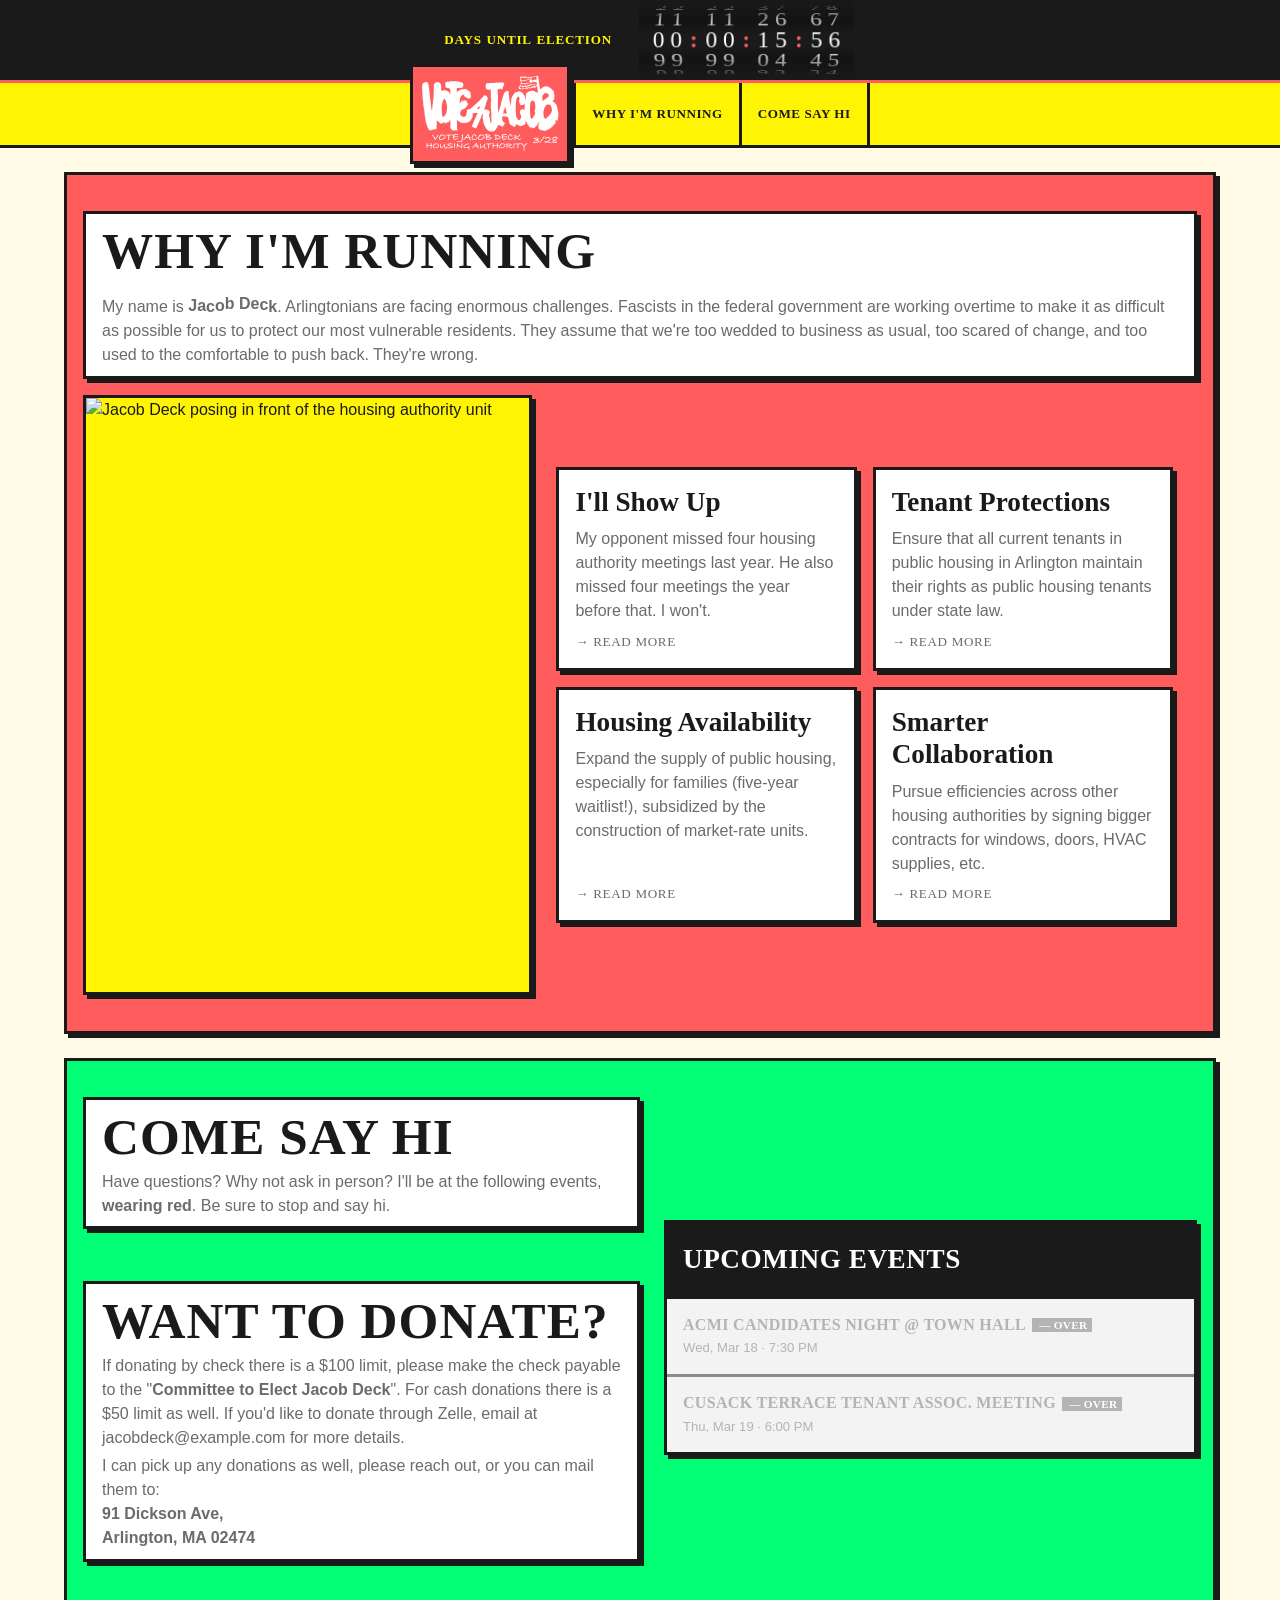
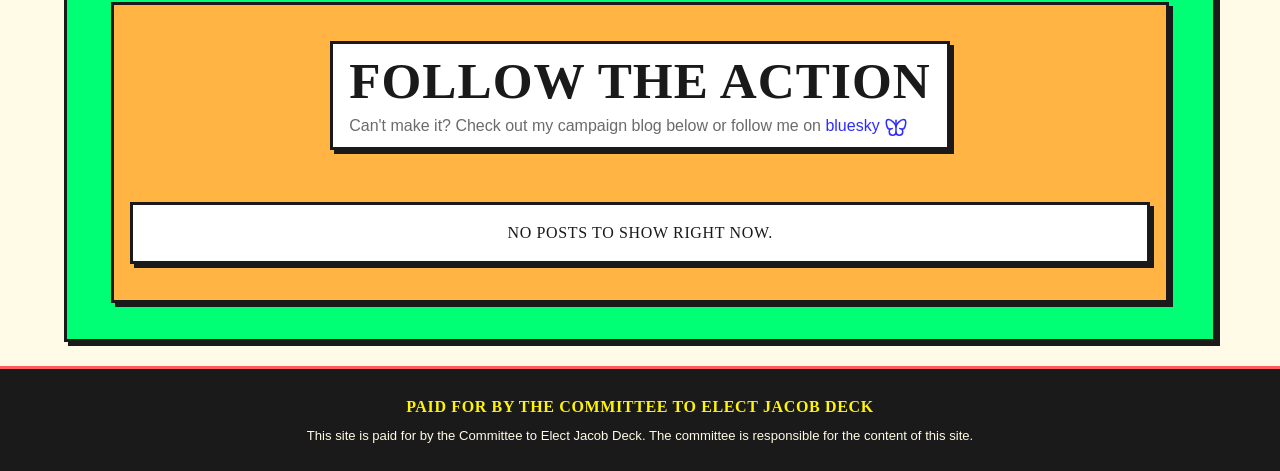
==== commit 1ed4fa01: "chore: updating file path, email" ====
--- a/main.html
+++ b/main.html
@@ -59,7 +59,7 @@
       <div class="Campaign-media-layout Campaign-media-layout-img-left">
 
         <figure class="Campaign-media">
-          <img class="Campaign-media-img" src="./assets/img/o-jd-housing.webp"
+          <img class="Campaign-media-img" src="./o-jd-housing.webp"
             alt="Jacob Deck posing in front of the housing authority unit" width="600" height="800" />
         </figure>
 
@@ -84,7 +84,7 @@
             <h2></h2>
             <p class="info">
               <span class="Campaign-donation-payto"></span>
-              <a href="mailto:jacobdeck@gmail.com"></a><span class="Campaign-donation-address"></span>
+              <a href="mailto:jacob4housing@gmail.com"></a><span class="Campaign-donation-address"></span>
             </p>
             <p class="hook"></p>
           </header>
--- a/main.css
+++ b/main.css
@@ -1,6 +1,6 @@
 @font-face {
 	font-family: "Anybody";
-	src: url("/assets/font/Anybody-Bold.woff2") format("woff2");
+	src: url("Anybody-Bold.woff2") format("woff2");
 }
 
 :root {
